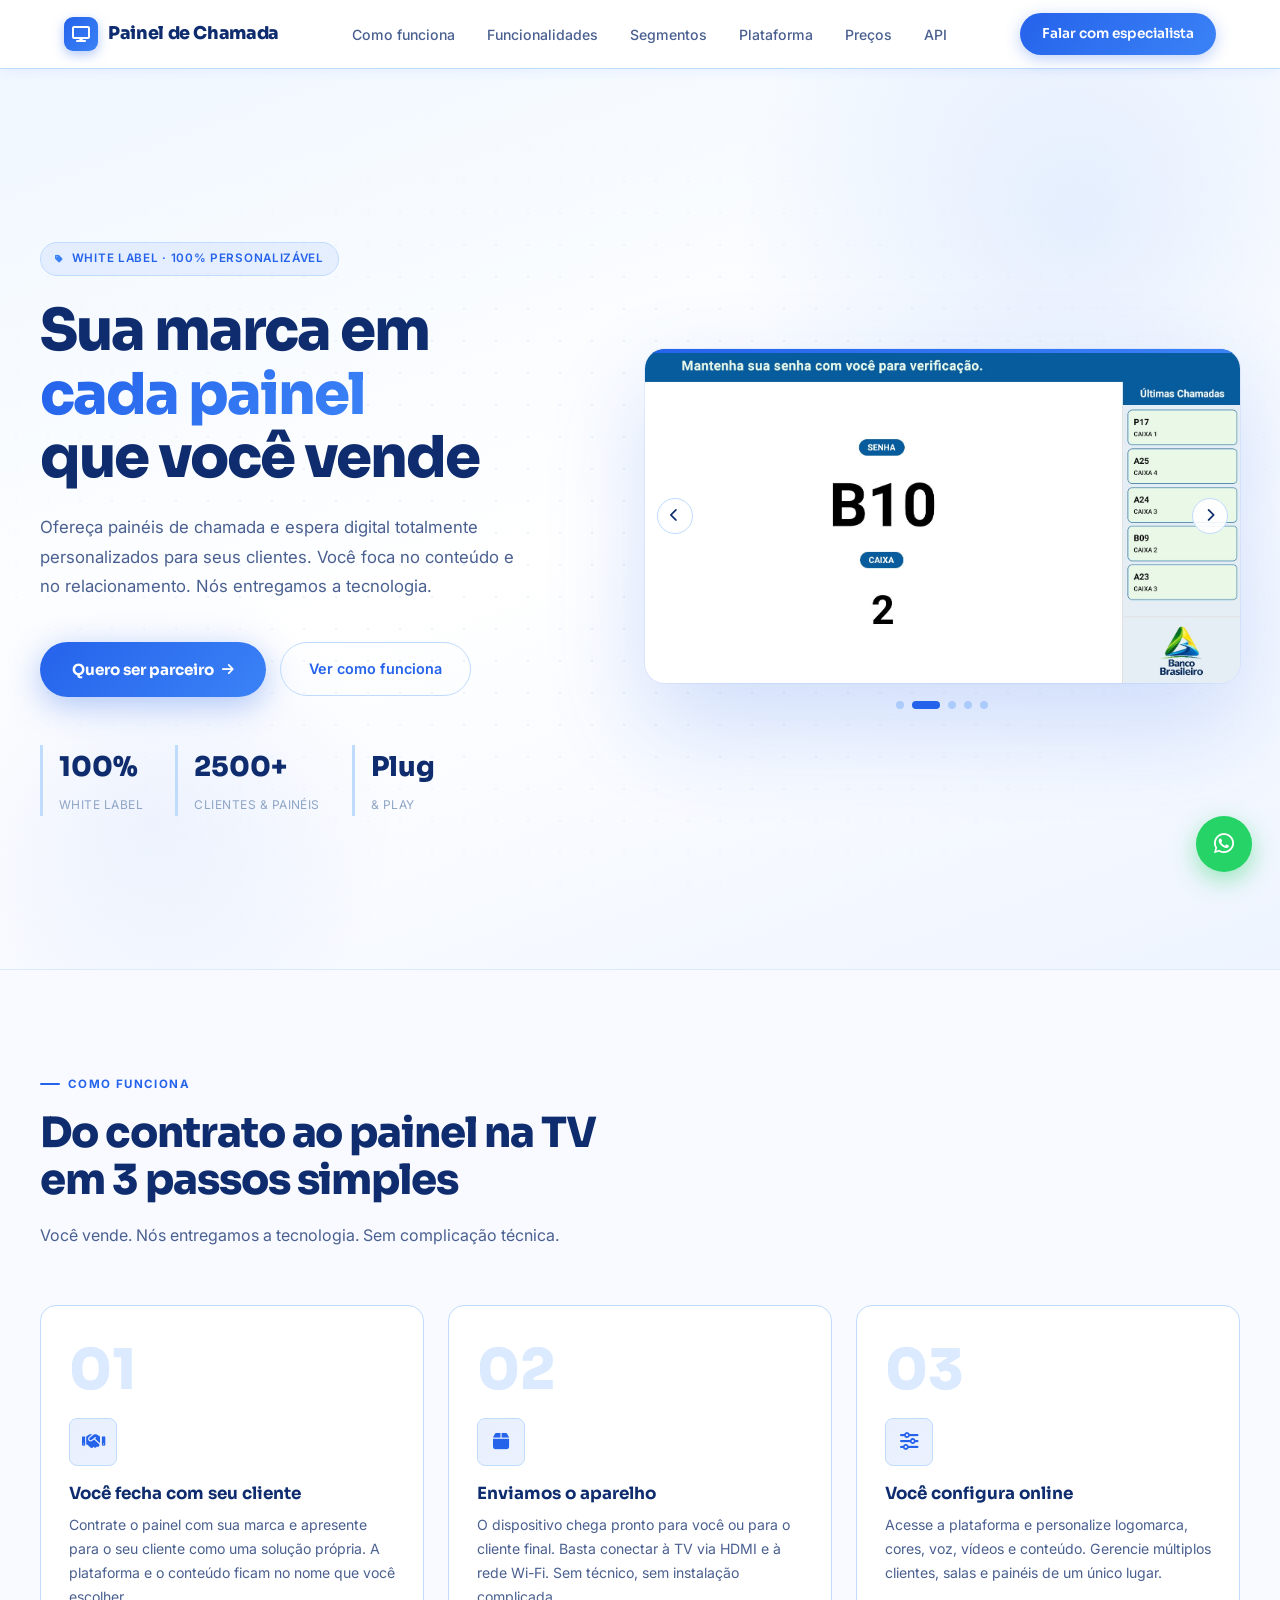
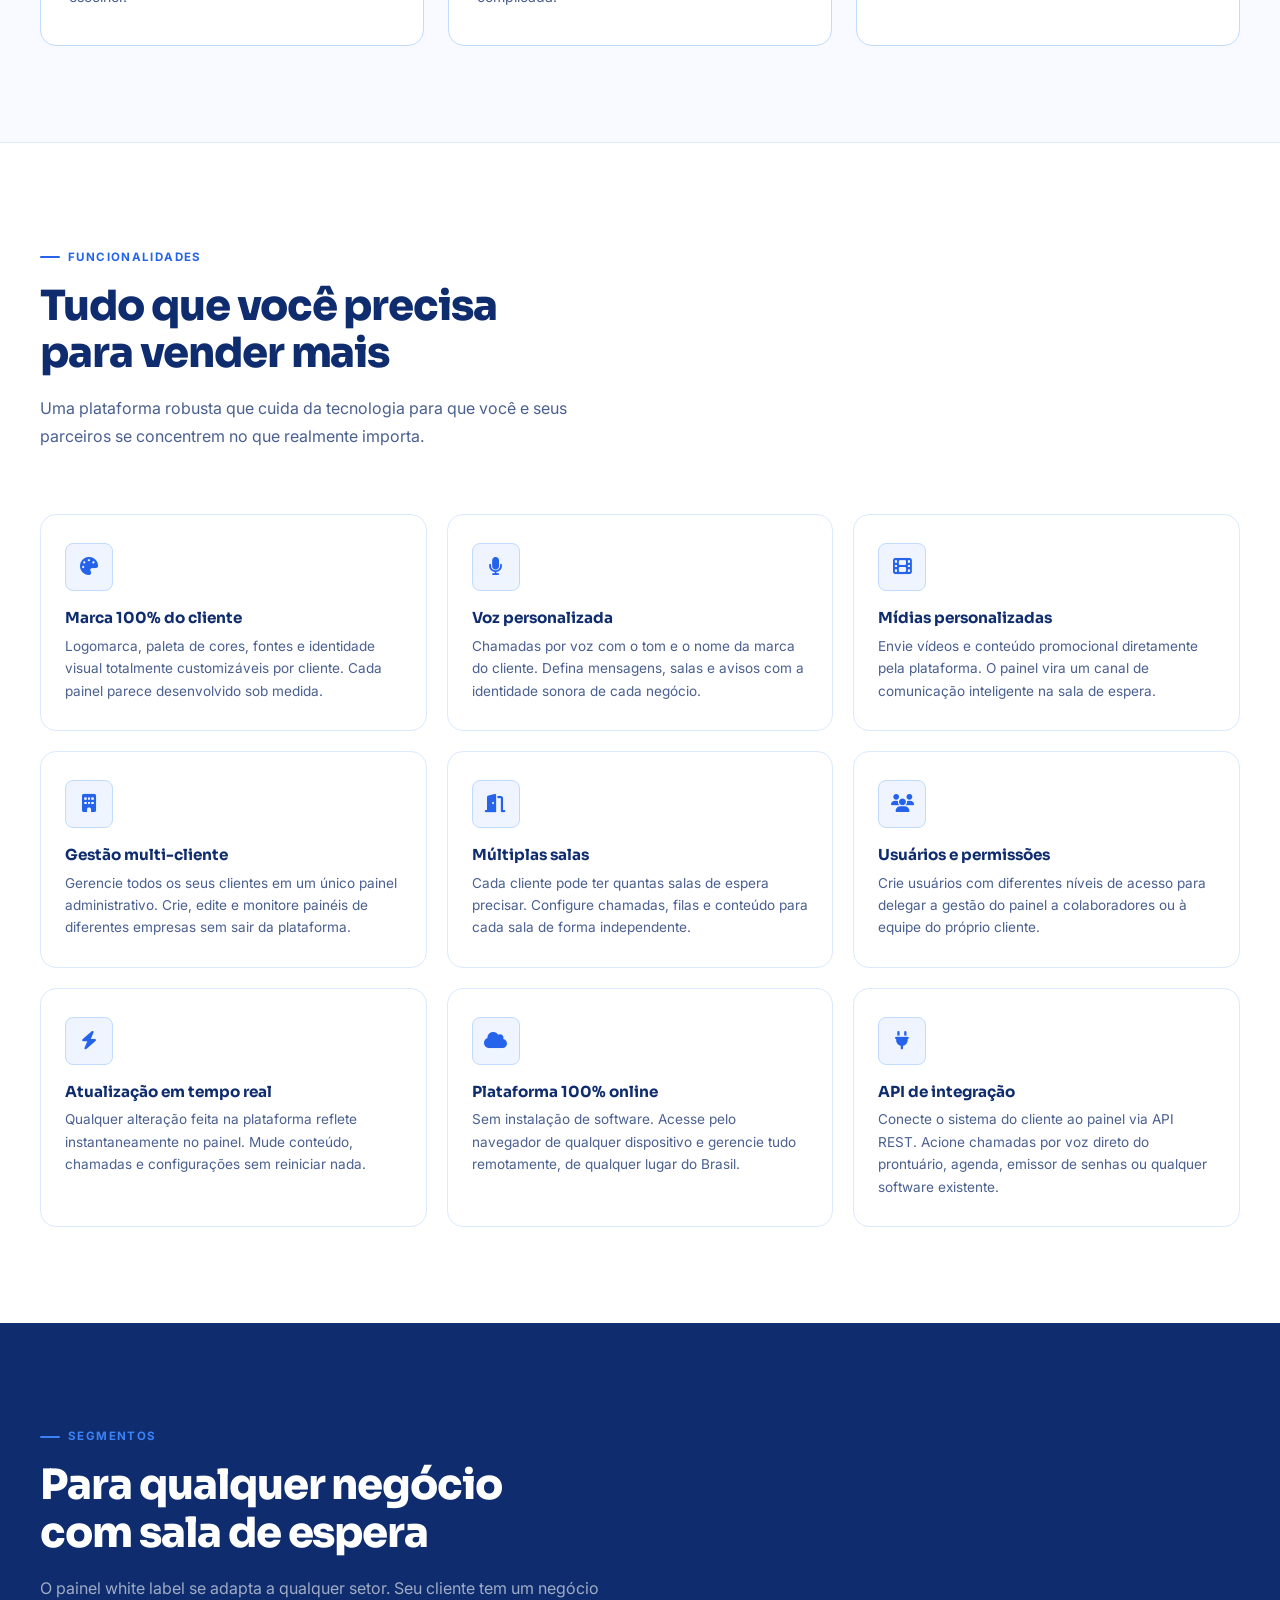
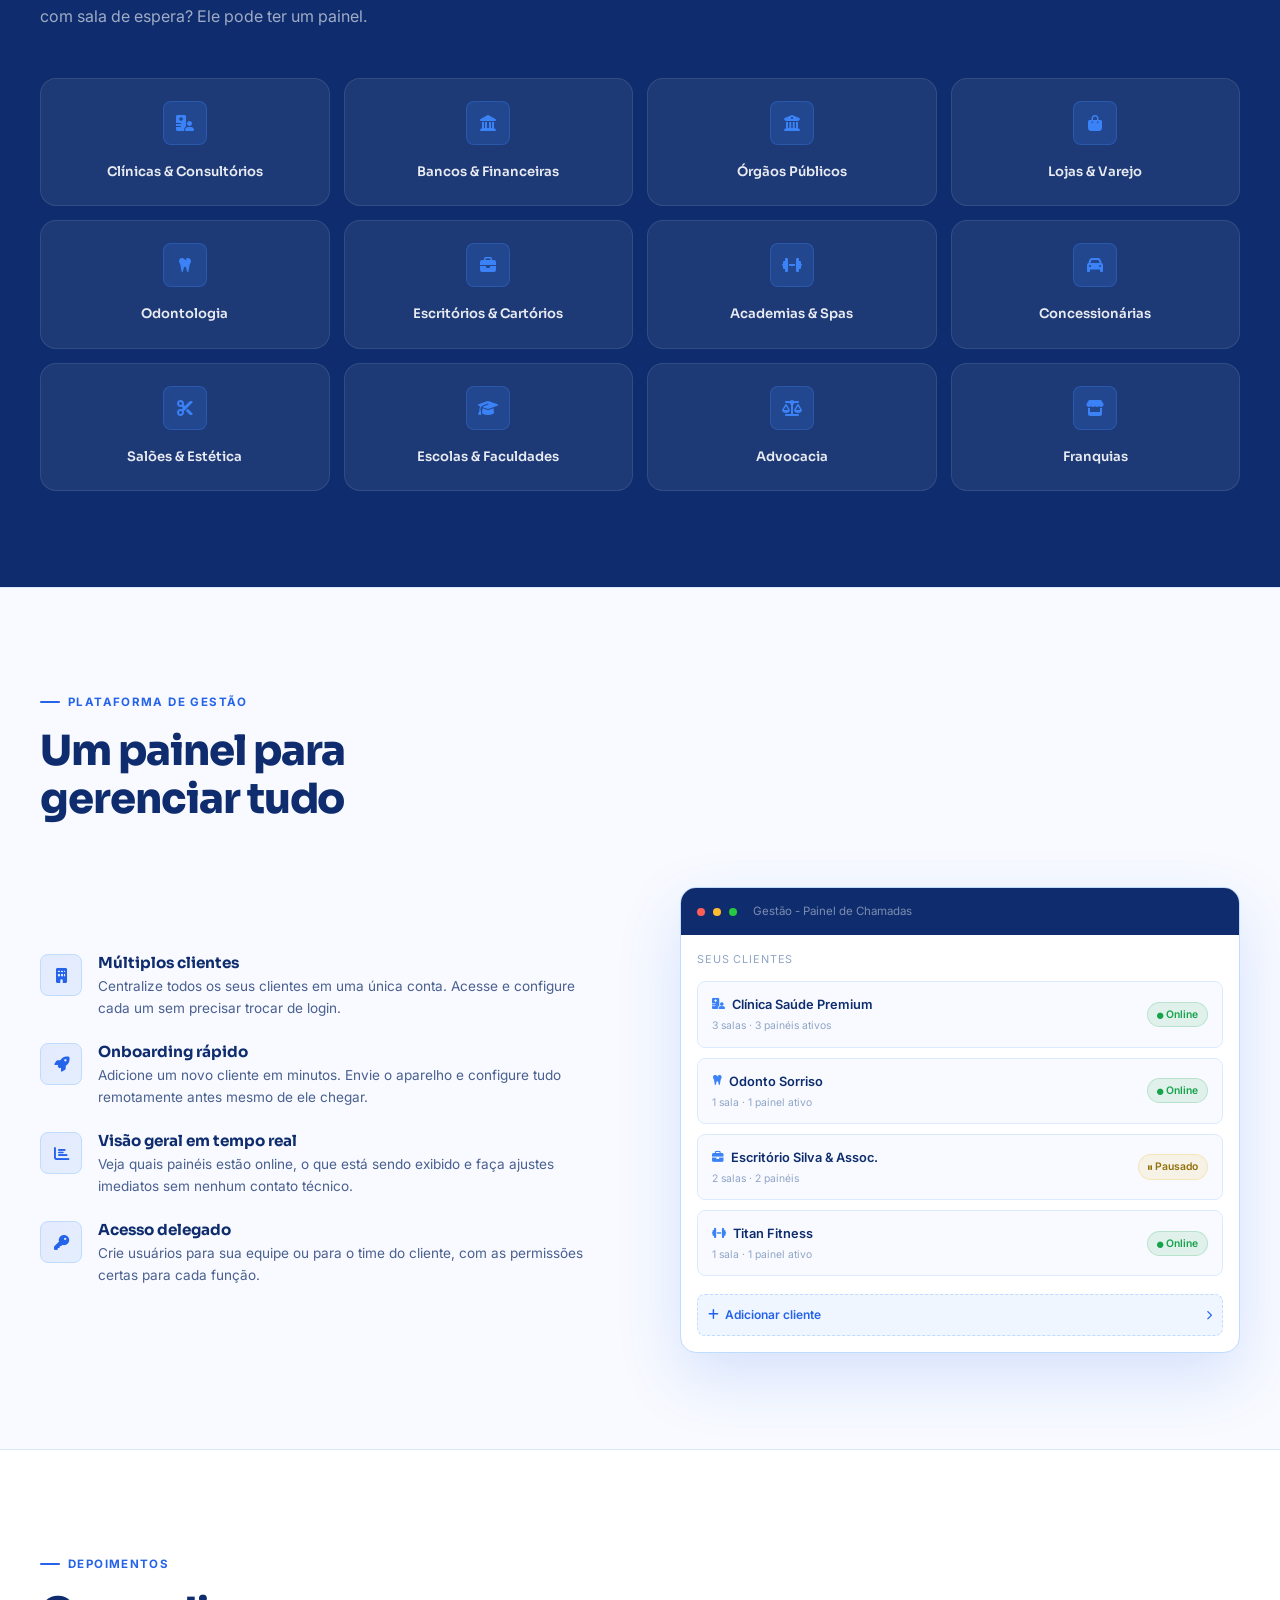
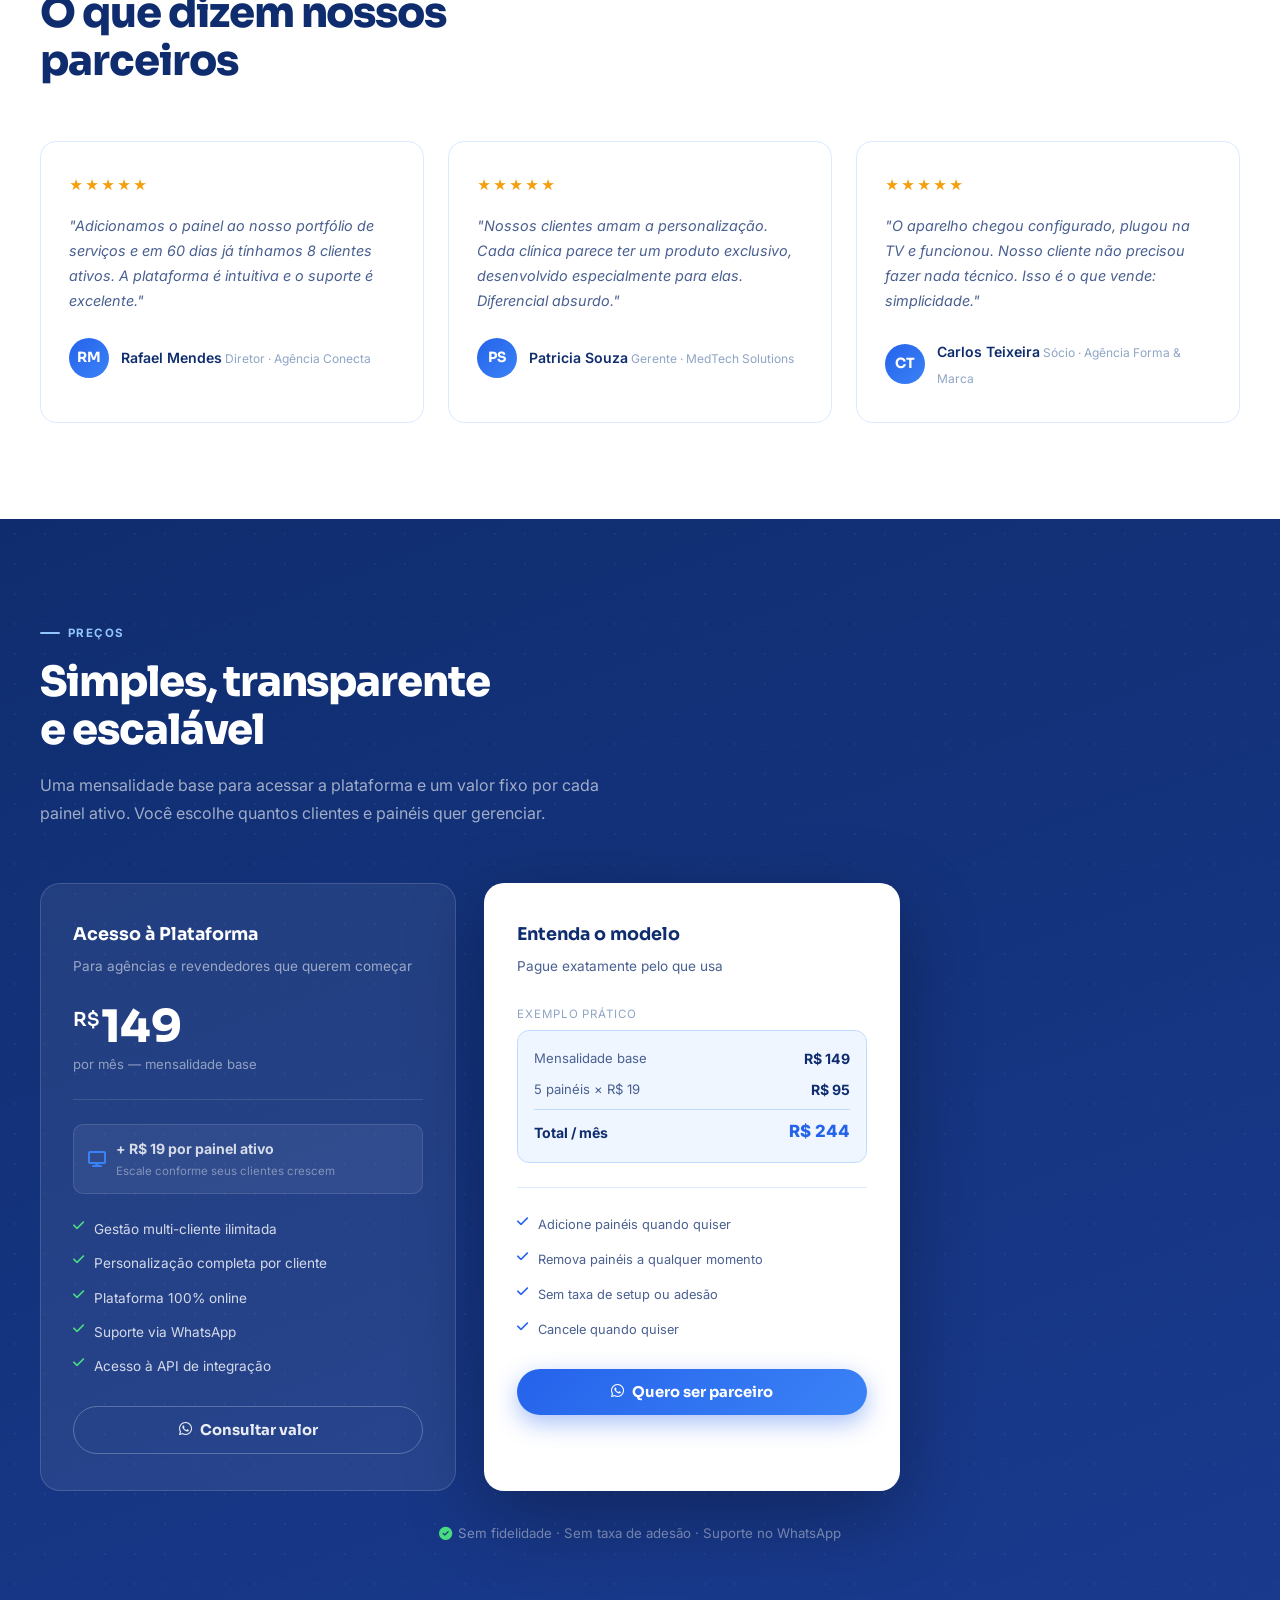
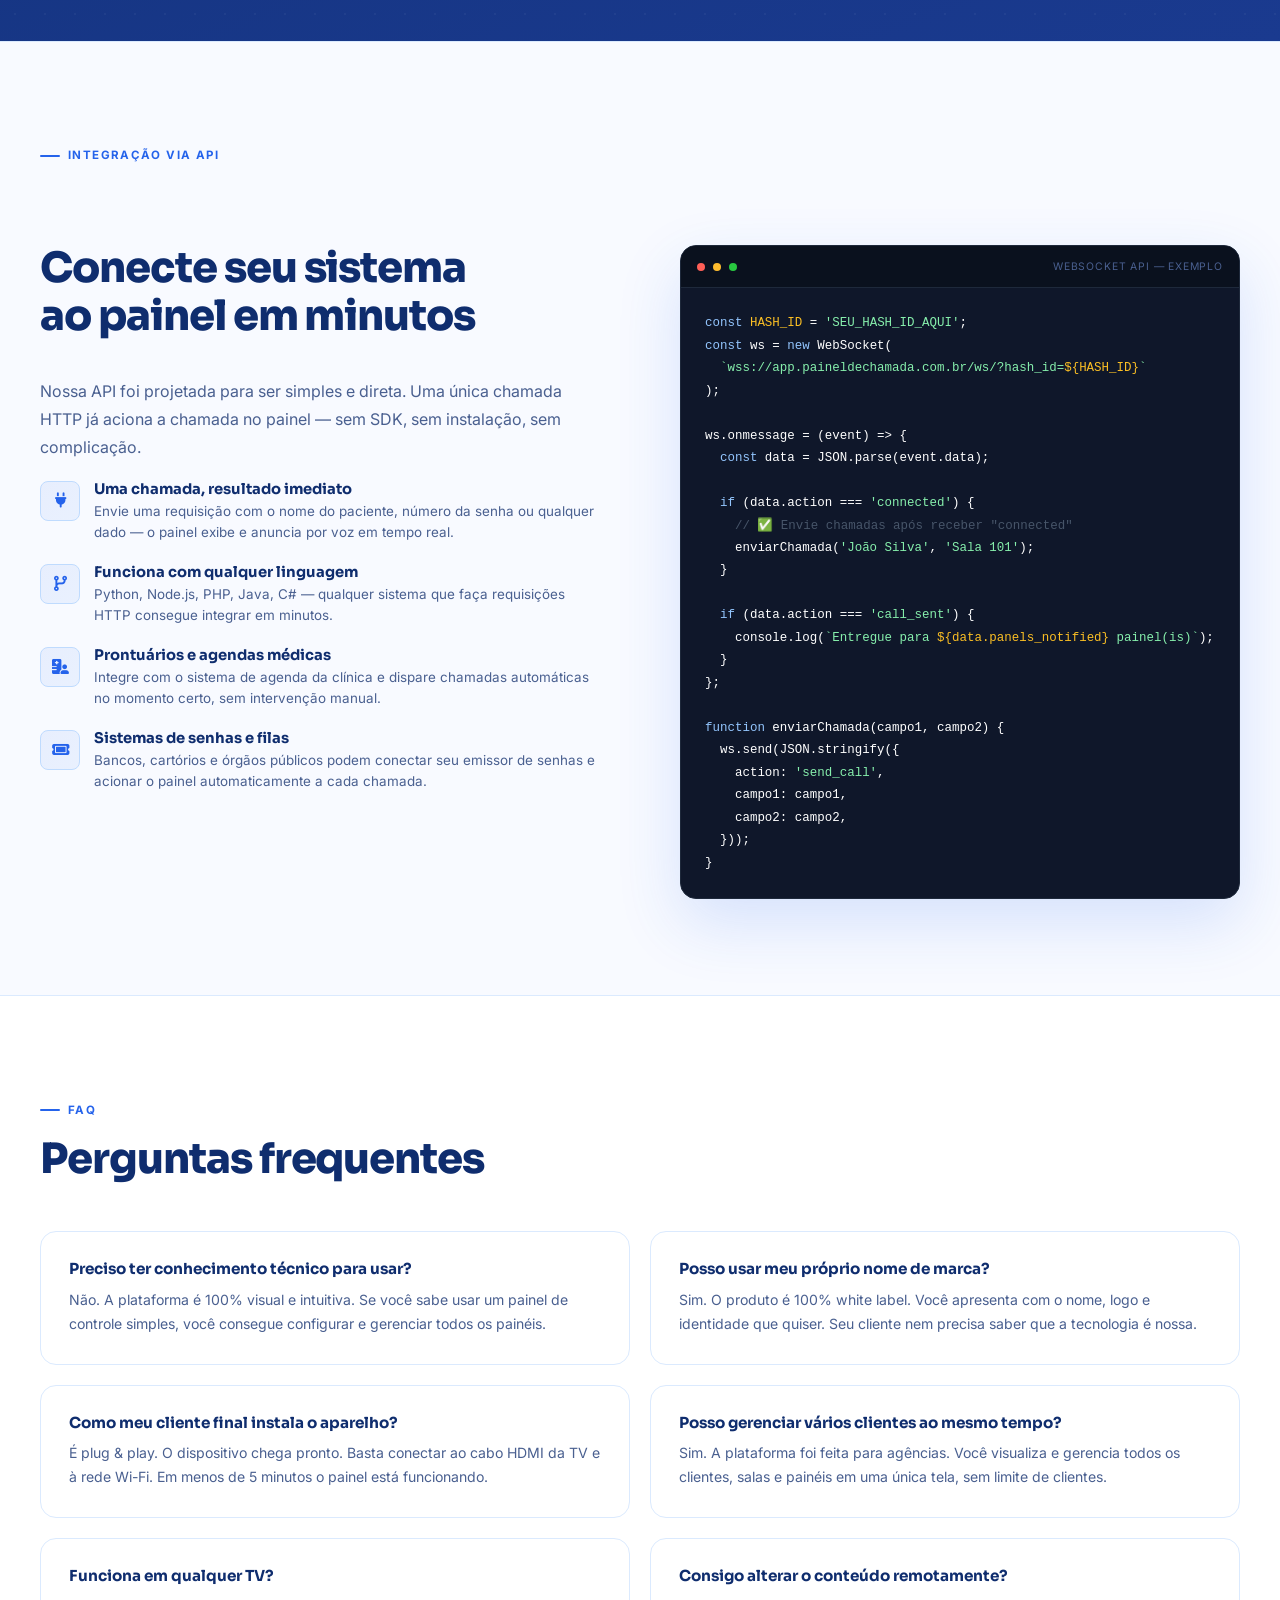
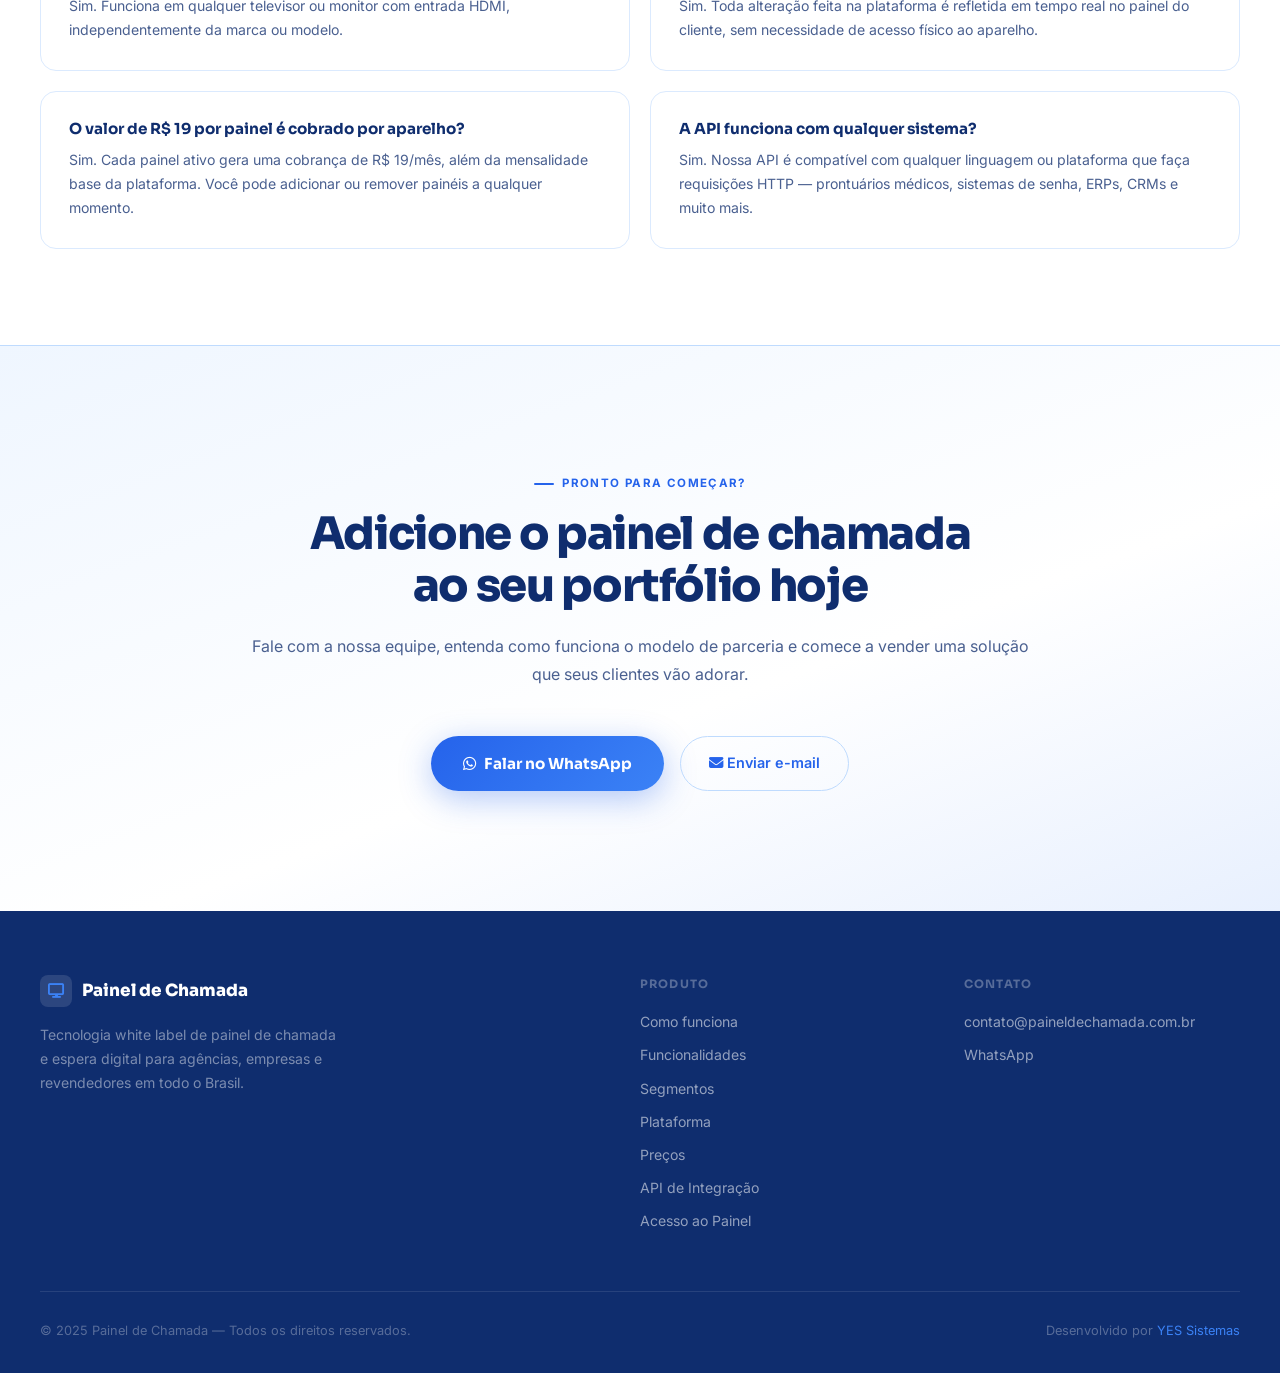
==== index.html @ 56829805 "g" ====
<!DOCTYPE html>
<html lang="pt-BR">
<head>
  <meta charset="UTF-8">
  <meta name="viewport" content="width=device-width, initial-scale=1.0">
  <title>Painel de Chamada Marca Branca | Tecnologia para Agências e Empresas</title>
  <meta name="title" content="Painel de Chamada Marca Branca | Tecnologia para Agências e Empresas">
  <meta name="description" content="Ofereça painéis de chamada 100% personalizados para seus clientes. Logomarca, cores, voz e conteúdo de mídia sob medida. Plataforma white label para agências de marketing, bancos, clínicas e empresas.  gestão online.">
  <meta name="robots" content="index, follow">
  <link rel="canonical" href="https://www.paineldechamada.com.br">

  <meta http-equiv="content-language" content="pt-BR">
<link rel="alternate" hreflang="pt-BR" href="https://www.paineldechamada.com.br">
<link rel="alternate" hreflang="x-default" href="https://www.paineldechamada.com.br">


  <meta property="og:type" content="website">
  <meta property="og:url" content="https://www.paineldechamada.com.br">
  <meta property="og:title" content="Painel de Chamada Marca Branca — Tecnologia para Agências e Empresas">
  <meta property="og:description" content="Ofereça painéis de chamada 100% personalizados para seus clientes.">
  <meta property="og:image" content="https://www.paineldechamada.com.br/assets/images/og-image.jpg">
<meta property="og:locale" content="pt_BR">
<meta property="og:site_name" content="Painel de Chamada">
<meta property="og:image:width" content="1601">
<meta property="og:image:height" content="901">
<meta property="og:image:alt" content="Painel de chamada marca branca para agências e empresas">

<link rel="preload" as="image" href="assets/images/screenshot1.jpg" fetchpriority="high">
 
  <script type="application/ld+json">
{
  "@context": "https://schema.org",
  "@type": "FAQPage",
  "mainEntity": [
    {
      "@type": "Question",
      "name": "O que é um painel de chamada white label?",
      "acceptedAnswer": { "@type": "Answer", "text": "É um sistema de painel de espera e chamada digital que pode ser 100% personalizado com a marca, cores, logomarca e identidade visual de qualquer empresa. A solução é entregue pronta para o cliente final via dispositivo plug & play conectado à TV por HDMI." }
    },
    {
      "@type": "Question",
      "name": "Quem pode revender o painel de chamada white label?",
      "acceptedAnswer": { "@type": "Answer", "text": "Agências de marketing digital, agências de comunicação, empresas de tecnologia, integradores de sistemas, franquias, redes de saúde, bancos e qualquer empresa que deseje oferecer uma solução de painel de espera digital para seus clientes." }
    },
    {
      "@type": "Question",
      "name": "Preciso me preocupar com a parte técnica do hardware?",
      "acceptedAnswer": { "@type": "Answer", "text": "Não. Enviamos o aparelho pronto para o cliente final. Basta conectar à TV via HDMI e à rede Wi-Fi." }
    },
    {
      "@type": "Question",
      "name": "Preciso ter conhecimento técnico para usar o painel de chamada?",
      "acceptedAnswer": { "@type": "Answer", "text": "Não. A plataforma é 100% visual e intuitiva. Se você sabe usar um painel de controle simples, você consegue configurar e gerenciar todos os painéis." }
    },
    {
      "@type": "Question",
      "name": "Posso usar meu próprio nome de marca no painel de chamada?",
      "acceptedAnswer": { "@type": "Answer", "text": "Sim. O produto é 100% white label. Você apresenta com o nome, logo e identidade que quiser. Seu cliente nem precisa saber que a tecnologia é nossa." }
    },
    {
      "@type": "Question",
      "name": "Como o cliente instala o aparelho do painel de chamada?",
      "acceptedAnswer": { "@type": "Answer", "text": "É plug & play. O dispositivo chega pronto. Basta conectar ao cabo HDMI da TV e à rede Wi-Fi. Em menos de 5 minutos o painel está funcionando." }
    },
    {
      "@type": "Question",
      "name": "O painel de chamada funciona em qualquer TV?",
      "acceptedAnswer": { "@type": "Answer", "text": "Sim. Funciona em qualquer televisor ou monitor com entrada HDMI, independentemente da marca ou modelo." }
    },
    {
      "@type": "Question",
      "name": "Quanto custa o painel de chamada white label?",
      "acceptedAnswer": { "@type": "Answer", "text": "A mensalidade base da plataforma é R$ 149/mês, mais R$ 19 por painel ativo. Não há taxa de adesão nem fidelidade. Você pode adicionar ou remover painéis a qualquer momento." }
    },
    {
      "@type": "Question",
      "name": "A API do painel de chamada funciona com qualquer sistema?",
      "acceptedAnswer": { "@type": "Answer", "text": "Sim. Nossa API é compatível com qualquer linguagem ou plataforma que faça requisições HTTP — prontuários médicos, sistemas de senha, ERPs, CRMs e muito mais." }
    },
    {
      "@type": "Question",
      "name": "Consigo alterar o conteúdo do painel remotamente?",
      "acceptedAnswer": { "@type": "Answer", "text": "Sim. Toda alteração feita na plataforma é refletida em tempo real no painel do cliente, sem necessidade de acesso físico ao aparelho." }
    }
  ]
}
  </script>
<script type="application/ld+json">
  {
  "@context": "https://schema.org",
  "@type": "WebPage",
  "name": "Painel de Chamada Marca Branca",
  "speakable": {
    "@type": "SpeakableSpecification",
    "cssSelector": [".hero-title", ".hero-sub", ".sec-title", ".sec-sub"]
  },
  "url": "https://www.paineldechamada.com.br"
}
</script>
<script type="application/ld+json">
  {
  "@context": "https://schema.org",
  "@type": "BreadcrumbList",
  "itemListElement": [
    {
      "@type": "ListItem",
      "position": 1,
      "name": "Home",
      "item": "https://www.paineldechamada.com.br"
    },
    {
      "@type": "ListItem",
      "position": 2,
      "name": "Painel de Chamada White Label",
      "item": "https://www.paineldechamada.com.br/#como-funciona"
    }
  ]
}
</script>
<script type="application/ld+json">{
  "@context": "https://schema.org",
  "@type": "HowTo",
  "name": "Como vender e instalar um painel de chamada white label",
  "description": "Passo a passo para agências e revendedores ativarem painéis de chamada personalizados para seus clientes.",
  "totalTime": "PT10M",
  "estimatedCost": {
    "@type": "MonetaryAmount",
    "currency": "BRL",
    "value": "149"
  },
  "step": [
    {
      "@type": "HowToStep",
      "name": "Fechar com o cliente",
      "text": "Contrate o painel com sua marca e apresente para o seu cliente como uma solução própria. A plataforma e o conteúdo ficam no nome que você escolher.",
      "position": 1
    },
    {
      "@type": "HowToStep",
      "name": "Receber e enviar o aparelho",
      "text": "O dispositivo chega pronto para o cliente final. Basta conectar à TV via HDMI e à rede Wi-Fi. Sem técnico, sem instalação complicada.",
      "position": 2
    },
    {
      "@type": "HowToStep",
      "name": "Configurar online",
      "text": "Acesse a plataforma e personalize logomarca, cores, voz, vídeos e conteúdo. Gerencie múltiplos clientes, salas e painéis de um único lugar.",
      "position": 3
    }
  ]
}
</script>
<script type="application/ld+json">
  {
  "@context": "https://schema.org",
  "@type": "Product",
  "name": "Painel de Chamada White Label",
  "description": "Sistema de painel de chamada e espera digital white label para agências e empresas.",
  "brand": {
    "@type": "Brand",
    "name": "Painel de Chamada"
  },
  "aggregateRating": {
    "@type": "AggregateRating",
    "ratingValue": "5",
    "reviewCount": "3",
    "bestRating": "5",
    "worstRating": "1"
  },
  "review": [
    {
      "@type": "Review",
      "author": { "@type": "Person", "name": "Rafael Mendes" },
      "reviewRating": { "@type": "Rating", "ratingValue": "5", "bestRating": "5" },
      "reviewBody": "Adicionamos o painel ao nosso portfólio de serviços e em 60 dias já tínhamos 8 clientes ativos. A plataforma é intuitiva e o suporte é excelente.",
      "datePublished": "2024-09-01"
    },
    {
      "@type": "Review",
      "author": { "@type": "Person", "name": "Patricia Souza" },
      "reviewRating": { "@type": "Rating", "ratingValue": "5", "bestRating": "5" },
      "reviewBody": "Nossos clientes amam a personalização. Cada clínica parece ter um produto exclusivo, desenvolvido especialmente para elas. Diferencial absurdo.",
      "datePublished": "2024-10-15"
    },
    {
      "@type": "Review",
      "author": { "@type": "Person", "name": "Carlos Teixeira" },
      "reviewRating": { "@type": "Rating", "ratingValue": "5", "bestRating": "5" },
      "reviewBody": "O aparelho chegou configurado, plugou na TV e funcionou. Nosso cliente não precisou fazer nada técnico. Isso é o que vende: simplicidade.",
      "datePublished": "2024-11-20"
    }
  ]
}
</script>
<script type="application/ld+json">
  {
  "@context": "https://schema.org",
  "@type": "SoftwareApplication",
  "name": "Painel de Chamada Marca Branca",
  "operatingSystem": "Web, Android TV, Fire TV",
  "applicationCategory": "BusinessApplication",
  "description": "Sistema de painel de chamada e espera digital, 100% white label, para agências de marketing, clínicas, bancos, cartórios e empresas com sala de espera. Personalize logomarca, cores, voz e mídia. Gerencie múltiplos clientes de uma única plataforma online.",
  "url": "https://www.paineldechamada.com.br",
  "screenshot": "https://www.paineldechamada.com.br/assets/images/screenshot1.jpg",
  "featureList": [
    "Personalização de marca (white label)",
    "Chamada por voz personalizada",
    "Mídia e vídeos na sala de espera",
    "Gestão multi-cliente",
    "Múltiplas salas",
    "API REST / WebSocket de integração",
    "Atualização em tempo real",
    "Plug & Play via HDMI"
  ],
  "offers": {
    "@type": "Offer",
    "price": "19",
    "priceCurrency": "BRL",
    "priceSpecification": [
       
      {
        "@type": "UnitPriceSpecification",
        "price": "19",
        "priceCurrency": "BRL",
        "name": "Por painel ativo adicional",
        "billingDuration": "P1M"
      }
    ]
  },
  "provider": {
    "@type": "Organization",
    "name": "YES Sistemas",
    "url": "https://www.paineldechamada.com.br"
  }
}
</script>
<script type="application/ld+json">
  {
  "@context": "https://schema.org",
  "@type": "LocalBusiness",
  "name": "Painel de Chamada",
  "description": "Painel de Chamada marca branca (white label) e espera digital para agências, revendedores e empresas no Brasil.",
  "url": "https://www.paineldechamada.com.br",
  "logo": "https://www.paineldechamada.com.br/assets/images/logo.png",
  "image": "https://www.paineldechamada.com.br/assets/images/og-image.jpg",
  "telephone": "+5537991216265",
  "email": "contato@paineldechamada.com.br",
  "priceRange": "R$ 149 – R$ 199",
  "currenciesAccepted": "BRL",
  "paymentAccepted": "Credit Card, Bank Transfer, PIX",
  "areaServed": {
    "@type": "Country",
    "name": "Brasil"
  },
  "address": {
    "@type": "PostalAddress",
    "addressCountry": "BR"
  },
  "sameAs": [
    "https://wa.me/5537991216265"
  ],
  "contactPoint": {
    "@type": "ContactPoint",
    "telephone": "+5537991216265",
    "contactType": "sales",
    "availableLanguage": "Portuguese",
    "contactOption": "TollFree"
  }
}
</script>
  <link rel="preconnect" href="https://fonts.googleapis.com">
  <link rel="preconnect" href="https://fonts.gstatic.com" crossorigin>
  <link href="https://fonts.googleapis.com/css2?family=Sora:wght@300;400;500;600;700;800&family=Inter:wght@300;400;500;600&display=swap" rel="stylesheet">
  <link rel="stylesheet" href="https://cdnjs.cloudflare.com/ajax/libs/font-awesome/6.5.1/css/all.min.css" integrity="sha512-DTOQO9RWCH3ppGqcWaEA1BIZOC6xxalwEsw9c2QQeAIftl+Vegovlnee1c9QX4TctnWMn13TZye+giMm8e2LwA==" crossorigin="anonymous" referrerpolicy="no-referrer">

  <style>
    :root {
      --blue-dark: #0f2d6e;
      --blue: #1a4db8;
      --blue-mid: #2563eb;
      --blue-light: #3b82f6;
      --blue-pale: #eff6ff;
      --blue-border: #bfdbfe;
      --accent: #2563eb;
      --accent-hover: #1d4ed8;
      --white: #ffffff;
      --off-white: #f8faff;
      --gray-50: #f0f5ff;
      --gray-100: #e8f0fe;
      --gray-200: #dbeafe;
      --gray-400: #93a7c8;
      --gray-600: #4a6090;
      --gray-700: #334970;
      --gray-800: #1e3257;
      --text: #1a2e4a;
      --text-muted: #4a6090;
      --text-dim: #8fa5c5;
      --green: #16a34a;
      --green-light: #f0fdf4;
      --radius: 16px;
      --radius-sm: 8px;
      --shadow-sm: 0 2px 8px rgba(37,99,235,0.08);
      --shadow: 0 8px 32px rgba(37,99,235,0.12);
      --shadow-lg: 0 24px 64px rgba(37,99,235,0.16);
    }

    *, *::before, *::after { box-sizing: border-box; margin: 0; padding: 0; }
    html { scroll-behavior: smooth; }
    body {
      background: var(--white);
      color: var(--text);
      font-family: 'Inter', sans-serif;
      font-weight: 400;
      line-height: 1.65;
      overflow-x: hidden;
    }
    h1, h2, h3, h4 { font-family: 'Sora', sans-serif; font-weight: 700; line-height: 1.15; }
    a { text-decoration: none; color: inherit; }

    /* ── NAV ── */
    header {
      position: sticky; top: 0; z-index: 100;
      background: rgba(255,255,255,0.95);
      backdrop-filter: blur(20px);
      border-bottom: 1px solid var(--blue-border);
      box-shadow: 0 1px 12px rgba(37,99,235,0.08);
    }
    nav {
      max-width: 1200px; margin: 0 auto; padding: 0 24px;
      height: 68px; display: flex; align-items: center;
      justify-content: space-between; gap: 24px;
    }
    .logo {
      font-family: 'Sora', sans-serif; font-weight: 800;
      font-size: 1.1rem; letter-spacing: -.02em;
      display: flex; align-items: center; gap: 10px; color: var(--blue-dark);
    }
    .logo-mark {
      width: 34px; height: 34px;
      background: linear-gradient(135deg, var(--blue-mid), var(--blue-light));
      border-radius: 9px;
      display: flex; align-items: center; justify-content: center;
      color: #fff; font-size: 1rem;
      box-shadow: 0 4px 12px rgba(37,99,235,0.35);
    }
    .nav-links { display: flex; align-items: center; gap: 32px; list-style: none; }
    .nav-links a { color: var(--text-muted); font-size: .88rem; font-weight: 500; transition: color .2s; }
    .nav-links a:hover { color: var(--blue-mid); }
    .btn-cta {
      background: linear-gradient(135deg, var(--blue-mid), var(--blue-light));
      color: #fff; padding: 10px 22px; border-radius: 100px;
      font-family: 'Sora', sans-serif; font-weight: 600; font-size: .85rem;
      transition: opacity .2s, transform .2s, box-shadow .2s;
      white-space: nowrap; box-shadow: 0 4px 16px rgba(37,99,235,0.3);
    }
    .btn-cta:hover { opacity: .9; transform: translateY(-1px); box-shadow: 0 8px 24px rgba(37,99,235,0.4); }

    /* ── HERO ── */
    .hero {
      position: relative; min-height: 100vh;
      display: flex; align-items: center;
      overflow: hidden; padding: 80px 24px 60px;
      background: linear-gradient(160deg, #f0f7ff 0%, var(--white) 50%, #eef4ff 100%);
    }
    .hero-dots {
      position: absolute; inset: 0; overflow: hidden; pointer-events: none;
      background-image: radial-gradient(circle, rgba(37,99,235,0.08) 1px, transparent 1px);
      background-size: 32px 32px;
      mask-image: radial-gradient(ellipse 90% 70% at center, black 30%, transparent 80%);
    }
    .hero-blob1 {
      position: absolute; width: 700px; height: 700px;
      background: radial-gradient(ellipse, rgba(59,130,246,0.12) 0%, transparent 70%);
      top: -200px; right: -150px; pointer-events: none;
    }
    .hero-blob2 {
      position: absolute; width: 500px; height: 500px;
      background: radial-gradient(ellipse, rgba(37,99,235,0.07) 0%, transparent 70%);
      bottom: -100px; left: -100px; pointer-events: none;
    }
    .hero-inner {
      position: relative; max-width: 1200px; margin: 0 auto; width: 100%;
      display: grid; grid-template-columns: 1fr 1.1fr;
      align-items: center; gap: 64px;
    }
    .hero-badge {
      display: inline-flex; align-items: center; gap: 8px;
      background: rgba(37,99,235,0.08); border: 1px solid var(--blue-border);
      border-radius: 100px; padding: 6px 14px;
      font-size: .73rem; font-weight: 600; color: var(--blue-mid);
      margin-bottom: 24px; letter-spacing: .06em; text-transform: uppercase;
    }
    .hero-badge i { color: var(--blue-light); }
    .hero-title {
      font-size: clamp(2.2rem, 4.5vw, 3.6rem);
      font-weight: 800; letter-spacing: -.035em;
      margin-bottom: 24px; color: var(--blue-dark);
      line-height: 1.1;
    }
    .hero-title span {
      background: linear-gradient(135deg, var(--blue-mid), var(--blue-light));
      -webkit-background-clip: text; -webkit-text-fill-color: transparent; background-clip: text;
    }
    .hero-sub {
      font-size: 1.05rem; color: var(--text-muted);
      margin-bottom: 40px; max-width: 480px; line-height: 1.75;
    }
    .hero-actions { display: flex; flex-wrap: wrap; gap: 14px; align-items: center; }
    .btn-primary {
      background: linear-gradient(135deg, var(--blue-mid), var(--blue-light));
      color: #fff; padding: 15px 32px; border-radius: 100px;
      font-family: 'Sora', sans-serif; font-weight: 700; font-size: .95rem;
      transition: all .2s; display: inline-flex; align-items: center; gap: 8px;
      box-shadow: 0 8px 32px rgba(37,99,235,0.35);
    }
    .btn-primary:hover { transform: translateY(-2px); box-shadow: 0 14px 40px rgba(37,99,235,0.5); }
    .btn-ghost {
      color: var(--blue-mid); padding: 14px 28px; border-radius: 100px;
      border: 1.5px solid var(--blue-border); font-weight: 600; font-size: .9rem;
      transition: all .2s; background: transparent;
    }
    .btn-ghost:hover { background: var(--blue-pale); border-color: var(--blue-mid); }
    .hero-stats { display: flex; gap: 32px; margin-top: 48px; }
    .hero-stat { border-left: 3px solid var(--blue-border); padding-left: 16px; }
    .hero-stat-num {
      font-family: 'Sora', sans-serif; font-size: 1.7rem; font-weight: 800;
      color: var(--blue-dark); display: block;
    }
    .hero-stat-label { font-size: .75rem; color: var(--text-dim); letter-spacing: .04em; text-transform: uppercase; }

    /* ── SCREENSHOT CAROUSEL ── */
    .ss-carousel { position: relative; }
    .ss-frame {
      border-radius: 20px; overflow: hidden;
      box-shadow: 0 40px 100px rgba(37,99,235,0.2), 0 0 0 1px rgba(37,99,235,0.08);
      aspect-ratio: 16/9; position: relative;
      background: var(--gray-100);
    }
    .ss-frame::before {
      content: ''; position: absolute; top: 0; left: 0; right: 0; height: 4px;
      background: linear-gradient(90deg, var(--blue-mid), var(--blue-light));
      z-index: 10;
    }
    .ss-slide {
      position: absolute; inset: 0;
      opacity: 0; transition: opacity .7s ease;
    }
    .ss-slide.active { opacity: 1; }
    .ss-slide img {
      width: 100%; height: 100%; object-fit: cover; object-position: top;
      display: block;
    }
    /* Fallback placeholder when image not loaded */
    .ss-slide img::after {
      content: attr(alt);
      display: flex; align-items: center; justify-content: center;
      width: 100%; height: 100%;
      background: var(--gray-100); color: var(--text-dim); font-size: .85rem;
    }
    .ss-overlay {
      position: absolute; bottom: 0; left: 0; right: 0;
      background: linear-gradient(to top, rgba(15,45,110,0.7) 0%, transparent 100%);
      padding: 24px 20px 16px; z-index: 5;
    }
    .ss-label {
      font-family: 'Sora', sans-serif; font-size: .8rem; font-weight: 600;
      color: #fff; display: flex; align-items: center; gap: 6px;
    }
    .ss-sublabel { font-size: .7rem; color: rgba(255,255,255,0.65); margin-top: 2px; }
    .ss-live-dot {
      width: 7px; height: 7px; background: #4ade80; border-radius: 50%;
      animation: blink 1.6s ease-in-out infinite; flex-shrink: 0;
    }
    @keyframes blink { 0%,100%{opacity:1} 50%{opacity:.2} }

    .ss-nav {
      position: absolute; top: 50%; transform: translateY(-50%);
      width: 36px; height: 36px; border-radius: 50%;
      background: rgba(255,255,255,0.9); border: 1px solid var(--blue-border);
      display: flex; align-items: center; justify-content: center;
      cursor: pointer; z-index: 20; transition: all .2s;
      color: var(--blue-dark); font-size: .85rem;
    }
    .ss-nav:hover { background: #fff; box-shadow: var(--shadow); }
    .ss-nav.prev { left: 12px; }
    .ss-nav.next { right: 12px; }

    .ss-dots { display: flex; justify-content: center; gap: 8px; margin-top: 18px; }
    .ss-dot {
      width: 8px; height: 8px; border-radius: 100px;
      background: var(--blue-border); cursor: pointer;
      transition: all .3s; border: none; padding: 0;
    }
    .ss-dot.active { width: 28px; background: var(--blue-mid); }

    /* ── SECTIONS ── */
    section { padding: 96px 24px; }
    .si { max-width: 1200px; margin: 0 auto; }
    .sec-label {
      display: inline-flex; align-items: center; gap: 8px;
      font-size: .72rem; letter-spacing: .12em; text-transform: uppercase;
      color: var(--blue-mid); font-weight: 700; margin-bottom: 16px;
    }
    .sec-label::before { content: ''; width: 20px; height: 2px; background: var(--blue-mid); border-radius: 2px; }
    .sec-title {
      font-size: clamp(1.8rem, 3.5vw, 2.6rem); font-weight: 800;
      color: var(--blue-dark); letter-spacing: -.025em; margin-bottom: 16px;
    }
    .sec-sub { font-size: 1rem; color: var(--text-muted); max-width: 580px; line-height: 1.75; }

    /* ── HOW IT WORKS ── */
    .how-bg { background: var(--off-white); border-top: 1px solid var(--gray-200); border-bottom: 1px solid var(--gray-200); }
    .steps-grid {
      display: grid; grid-template-columns: repeat(3,1fr);
      gap: 24px; margin-top: 56px;
    }
    .step-card {
      background: var(--white); border: 1.5px solid var(--blue-border);
      border-radius: var(--radius); padding: 36px 28px;
      transition: all .3s; position: relative; overflow: hidden;
    }
    .step-card::before {
      content: ''; position: absolute; top: 0; left: 0; right: 0; height: 3px;
      background: linear-gradient(90deg, var(--blue-mid), var(--blue-light));
      transform: scaleX(0); transform-origin: left; transition: transform .35s;
    }
    .step-card:hover { border-color: var(--blue-mid); transform: translateY(-4px); box-shadow: var(--shadow); }
    .step-card:hover::before { transform: scaleX(1); }
    .step-num {
      font-family: 'Sora', sans-serif; font-size: 3.5rem; font-weight: 800;
      color: var(--gray-200); line-height: 1; margin-bottom: 20px;
    }
    .step-icon {
      width: 48px; height: 48px;
      background: linear-gradient(135deg, rgba(37,99,235,0.1), rgba(59,130,246,0.1));
      border: 1px solid var(--blue-border); border-radius: var(--radius-sm);
      display: flex; align-items: center; justify-content: center;
      margin-bottom: 18px; color: var(--blue-mid); font-size: 1.15rem;
    }
    .step-title { font-size: 1.05rem; font-weight: 700; color: var(--blue-dark); margin-bottom: 10px; }
    .step-desc { font-size: .88rem; color: var(--text-muted); line-height: 1.7; }

    /* ── FEATURES ── */
    .features-grid { display: grid; grid-template-columns: repeat(3,1fr); gap: 20px; }
    .feat {
      background: var(--white); border: 1.5px solid var(--gray-200);
      border-radius: var(--radius); padding: 28px 24px;
      transition: all .3s;
    }
    .feat:hover { border-color: var(--blue-mid); transform: translateY(-3px); box-shadow: var(--shadow); }
    .feat-icon {
      width: 48px; height: 48px;
      background: linear-gradient(135deg, rgba(37,99,235,0.08), rgba(59,130,246,0.08));
      border: 1px solid var(--blue-border); border-radius: var(--radius-sm);
      display: flex; align-items: center; justify-content: center;
      margin-bottom: 18px; color: var(--blue-mid); font-size: 1.15rem;
    }
    .feat-title { font-size: .95rem; font-weight: 700; color: var(--blue-dark); margin-bottom: 8px; }
    .feat-desc { font-size: .85rem; color: var(--text-muted); line-height: 1.65; }

    /* ── SEGMENTS ── */
    .segs-bg { background: var(--blue-dark); }
    .segs-bg .sec-label { color: var(--blue-light); }
    .segs-bg .sec-label::before { background: var(--blue-light); }
    .segs-bg .sec-title { color: #fff; }
    .segs-bg .sec-sub { color: rgba(255,255,255,0.6); }
    .segs-grid { display: grid; grid-template-columns: repeat(4,1fr); gap: 14px; margin-top: 48px; }
    .seg {
      background: rgba(255,255,255,0.06); border: 1px solid rgba(255,255,255,0.1);
      border-radius: var(--radius); padding: 22px 18px; text-align: center;
      transition: all .3s; cursor: default;
    }
    .seg:hover { background: rgba(255,255,255,0.12); border-color: rgba(255,255,255,0.25); transform: translateY(-2px); }
    .seg-ico {
      width: 44px; height: 44px;
      background: rgba(59,130,246,0.2); border: 1px solid rgba(59,130,246,0.3);
      border-radius: var(--radius-sm); display: flex; align-items: center;
      justify-content: center; margin: 0 auto 12px; color: var(--blue-light); font-size: 1rem;
    }
    .seg-name { font-family: 'Sora', sans-serif; font-size: .82rem; font-weight: 600; color: rgba(255,255,255,0.9); }

    /* ── PLATFORM ── */
    .plat-bg { background: var(--off-white); border-top: 1px solid var(--gray-200); border-bottom: 1px solid var(--gray-200); }
    .platform-grid { display: grid; grid-template-columns: 1fr 1fr; align-items: center; gap: 80px; margin-top: 64px; }
    .pf-list { display: flex; flex-direction: column; gap: 24px; }
    .pf-item { display: flex; gap: 16px; align-items: flex-start; }
    .pf-ico {
      width: 42px; height: 42px;
      background: linear-gradient(135deg, rgba(37,99,235,0.1), rgba(59,130,246,0.1));
      border: 1px solid var(--blue-border); border-radius: var(--radius-sm);
      display: flex; align-items: center; justify-content: center;
      color: var(--blue-mid); font-size: .95rem; flex-shrink: 0;
    }
    .pf-text h4 { font-size: .95rem; font-weight: 700; color: var(--blue-dark); margin-bottom: 4px; }
    .pf-text p { font-size: .85rem; color: var(--text-muted); line-height: 1.6; }
    .dash-mock {
      background: var(--white); border: 1.5px solid var(--blue-border);
      border-radius: var(--radius); overflow: hidden; box-shadow: var(--shadow-lg);
    }
    .dash-top {
      background: var(--blue-dark); padding: 14px 16px;
      display: flex; align-items: center; gap: 8px;
    }
    .dash-dot { width: 8px; height: 8px; border-radius: 50%; }
    .dash-url { font-size: .72rem; color: rgba(255,255,255,0.45); margin-left: 8px; }
    .dash-body { padding: 16px; display: flex; flex-direction: column; gap: 10px; }
    .dash-section-label {
      font-size: .68rem; color: var(--text-dim); margin-bottom: 2px;
      letter-spacing: .08em; text-transform: uppercase;
    }
    .dash-row {
      background: var(--off-white); border: 1px solid var(--gray-200);
      border-radius: var(--radius-sm); padding: 12px 14px;
      display: flex; align-items: center; justify-content: space-between;
      transition: border-color .2s;
    }
    .dash-row:hover { border-color: var(--blue-border); }
    .dr-name {
      font-size: .8rem; font-weight: 600; color: var(--blue-dark);
      display: flex; align-items: center; gap: 7px;
    }
    .dr-name i { color: var(--blue-light); font-size: .72rem; }
    .dr-info { font-size: .65rem; color: var(--text-dim); margin-top: 2px; }
    .badge { font-size: .65rem; padding: 3px 9px; border-radius: 100px; font-weight: 600; }
    .badge-on { background: rgba(22,163,74,0.1); color: var(--green); border: 1px solid rgba(22,163,74,0.2); }
    .badge-pa { background: rgba(234,179,8,0.1); color: #92700a; border: 1px solid rgba(234,179,8,0.2); }

    /* ── PRICING ── */
    .pricing-bg {
      background: linear-gradient(160deg, var(--blue-dark) 0%, #1a3a8f 100%);
      position: relative; overflow: hidden;
    }
    .pricing-bg::before {
      content: ''; position: absolute; inset: 0;
      background-image: radial-gradient(circle, rgba(255,255,255,0.04) 1px, transparent 1px);
      background-size: 30px 30px; pointer-events: none;
    }
    .pricing-bg .sec-label { color: #93c5fd; }
    .pricing-bg .sec-label::before { background: #93c5fd; }
    .pricing-bg .sec-title { color: #fff; }
    .pricing-bg .sec-sub { color: rgba(255,255,255,0.6); }
    .pricing-grid { display: grid; grid-template-columns: 1fr 1fr; gap: 28px; margin-top: 56px; max-width: 860px; }
    .pricing-card {
      background: rgba(255,255,255,0.07); border: 1.5px solid rgba(255,255,255,0.15);
      border-radius: 20px; padding: 36px 32px;
      transition: all .3s; position: relative; overflow: hidden;
    }
    .pricing-card.featured {
      background: #fff; border-color: transparent;
      box-shadow: 0 24px 80px rgba(0,0,0,0.3);
    }
    .pricing-card.featured .price-amount { color: var(--blue-dark); }
    .pricing-card.featured .price-period { color: var(--text-muted); }
    .pricing-card.featured .price-desc { color: var(--text-muted); }
    .pricing-card.featured .pc-title { color: var(--blue-dark); }
    .pricing-card.featured .pc-sub { color: var(--text-muted); }
    .pricing-card.featured .pf-item-row { color: var(--text); }
    .pricing-card.featured .pf-check { color: var(--blue-mid); }
    .featured-badge {
      position: absolute; top: 20px; right: 20px;
      background: linear-gradient(135deg, var(--blue-mid), var(--blue-light));
      color: #fff; font-size: .68rem; font-weight: 700;
      padding: 4px 12px; border-radius: 100px; letter-spacing: .05em; text-transform: uppercase;
    }
    .pc-title { font-family: 'Sora', sans-serif; font-size: 1.1rem; font-weight: 700; color: #fff; margin-bottom: 6px; }
    .pc-sub { font-size: .85rem; color: rgba(255,255,255,0.55); margin-bottom: 28px; }
    .price-amount {
      font-family: 'Sora', sans-serif; font-size: 2.8rem; font-weight: 800;
      color: #fff; line-height: 1;
    }
    .price-amount sup { font-size: 1.2rem; font-weight: 600; vertical-align: super; margin-right: 2px; }
    .price-period { font-size: .82rem; color: rgba(255,255,255,0.5); margin-top: 4px; margin-bottom: 24px; }
    .price-divider { border: none; border-top: 1px solid rgba(255,255,255,0.12); margin: 24px 0; }
    .pricing-card.featured .price-divider { border-top-color: var(--gray-200); }
    .price-extra-row {
      display: flex; align-items: center; gap: 10px;
      background: rgba(37,99,235,0.08); border: 1px solid var(--blue-border);
      border-radius: 10px; padding: 12px 14px; margin-bottom: 24px;
    }
    .pricing-card:not(.featured) .price-extra-row {
      background: rgba(255,255,255,0.06); border-color: rgba(255,255,255,0.12);
    }
    .pricing-card:not(.featured) .price-extra-text { color: rgba(255,255,255,0.8); }
    .pricing-card:not(.featured) .price-extra-sub { color: rgba(255,255,255,0.4); }
    .price-extra-ico { color: var(--blue-mid); font-size: 1rem; flex-shrink: 0; }
    .pricing-card:not(.featured) .price-extra-ico { color: var(--blue-light); }
    .price-extra-text { font-size: .88rem; font-weight: 700; color: var(--blue-dark); }
    .price-extra-sub { font-size: .72rem; color: var(--text-dim); margin-top: 1px; }
    .pf-list-items { display: flex; flex-direction: column; gap: 12px; margin-bottom: 28px; }
    .pf-item-row { display: flex; align-items: flex-start; gap: 10px; font-size: .85rem; color: rgba(255,255,255,0.8); }
    .pf-check { color: #4ade80; font-size: .8rem; margin-top: 2px; flex-shrink: 0; }
    .pricing-cta-btn {
      width: 100%; padding: 14px; border-radius: 100px; border: none; cursor: pointer;
      font-family: 'Sora', sans-serif; font-weight: 700; font-size: .92rem;
      transition: all .2s; display: flex; align-items: center; justify-content: center; gap: 8px;
    }
    .pricing-cta-btn.primary {
      background: linear-gradient(135deg, var(--blue-mid), var(--blue-light));
      color: #fff; box-shadow: 0 8px 24px rgba(37,99,235,0.4);
    }
    .pricing-cta-btn.primary:hover { transform: translateY(-2px); box-shadow: 0 12px 32px rgba(37,99,235,0.5); }
    .pricing-cta-btn.outline {
      background: transparent; color: rgba(255,255,255,0.9);
      border: 1.5px solid rgba(255,255,255,0.25);
    }
    .pricing-cta-btn.outline:hover { background: rgba(255,255,255,0.08); border-color: rgba(255,255,255,0.5); }
    .pricing-note {
      margin-top: 32px; text-align: center;
      font-size: .83rem; color: rgba(255,255,255,0.45);
      display: flex; align-items: center; justify-content: center; gap: 6px;
    }
    .pricing-note i { color: #4ade80; }

    /* ── TESTIMONIALS ── */
    .testi-grid { display: grid; grid-template-columns: repeat(3,1fr); gap: 24px; margin-top: 56px; }
    .tcard {
      background: var(--white); border: 1.5px solid var(--gray-200);
      border-radius: var(--radius); padding: 32px 28px;
      transition: all .3s;
    }
    .tcard:hover { border-color: var(--blue-mid); box-shadow: var(--shadow); transform: translateY(-3px); }
    .tcard-stars { color: #f59e0b; font-size: .85rem; margin-bottom: 16px; letter-spacing: 2px; }
    .tcard-text { font-size: .9rem; color: var(--text-muted); line-height: 1.75; margin-bottom: 24px; font-style: italic; }
    .tcard-author { display: flex; align-items: center; gap: 12px; }
    .tcard-av {
      width: 40px; height: 40px;
      background: linear-gradient(135deg, var(--blue-mid), var(--blue-light));
      border-radius: 50%; display: flex; align-items: center; justify-content: center;
      font-family: 'Sora', sans-serif; font-weight: 700; font-size: .88rem;
      color: #fff; flex-shrink: 0;
    }
    .tcard-name { font-size: .88rem; font-weight: 600; color: var(--blue-dark); }
    .tcard-role { font-size: .75rem; color: var(--text-dim); }

    /* ── API ── */
    .api-bg { background: var(--off-white); border-top: 1px solid var(--gray-200); border-bottom: 1px solid var(--gray-200); }
    .api-grid { display: grid; grid-template-columns: 1fr 1fr; align-items: start; gap: 80px; margin-top: 64px; }
    .api-points { display: flex; flex-direction: column; gap: 20px; }
    .api-point { display: flex; gap: 14px; align-items: flex-start; }
    .api-point-ico {
      width: 40px; height: 40px;
      background: linear-gradient(135deg, rgba(37,99,235,0.08), rgba(59,130,246,0.08));
      border: 1px solid var(--blue-border); border-radius: var(--radius-sm);
      display: flex; align-items: center; justify-content: center;
      color: var(--blue-mid); font-size: .95rem; flex-shrink: 0;
    }
    .api-point-text h4 { font-size: .92rem; font-weight: 700; color: var(--blue-dark); margin-bottom: 3px; }
    .api-point-text p { font-size: .84rem; color: var(--text-muted); line-height: 1.6; }
    .code-block {
      background: #0f172a; border: 1px solid #1e293b;
      border-radius: var(--radius); overflow: hidden; box-shadow: var(--shadow-lg);
    }
    .code-top {
      background: #0a111e; padding: 12px 16px;
      display: flex; align-items: center; gap: 8px; border-bottom: 1px solid #1e293b;
    }
    .code-dot { width: 8px; height: 8px; border-radius: 50%; }
    .code-lang { margin-left: auto; font-size: .65rem; color: #4a6090; letter-spacing: .08em; text-transform: uppercase; }
    .code-body { padding: 24px; font-family: 'Courier New', monospace; font-size: .78rem; line-height: 1.8; overflow-x: auto; }
    .ct{color:#64748b}.ck{color:#93c5fd}.cv{color:#f87171}.cs{color:#86efac}.cn{color:#fbbf24}.cp{color:#c084fc}.co{color:#60a5fa}.cc{color:#475569}

    /* ── FAQ ── */
    .faq-grid { display: grid; grid-template-columns: 1fr 1fr; gap: 20px; margin-top: 48px; }
    .fcard {
      background: var(--white); border: 1.5px solid var(--gray-200);
      border-radius: var(--radius); padding: 28px;
      transition: all .3s;
    }
    .fcard:hover { border-color: var(--blue-mid); box-shadow: var(--shadow); }
    .fcard h4 { color: var(--blue-dark); font-size: .95rem; margin-bottom: 10px; }
    .fcard p { font-size: .88rem; color: var(--text-muted); line-height: 1.7; }

    /* ── CTA ── */
    .cta-sec {
      position: relative; overflow: hidden; padding: 120px 24px;
      background: linear-gradient(160deg, var(--blue-pale) 0%, var(--white) 60%, var(--gray-100) 100%);
      border-top: 1px solid var(--blue-border);
    }
    .cta-inner { position: relative; max-width: 800px; margin: 0 auto; text-align: center; }
    .cta-title { font-size: clamp(1.9rem, 3.5vw, 2.8rem); font-weight: 800; color: var(--blue-dark); letter-spacing: -.03em; margin-bottom: 20px; }
    .cta-sub { font-size: 1rem; color: var(--text-muted); margin-bottom: 48px; line-height: 1.75; }
    .cta-actions { display: flex; flex-wrap: wrap; gap: 16px; justify-content: center; }

    /* ── FOOTER ── */
    footer { background: var(--blue-dark); padding: 64px 24px 32px; }
    .fi { max-width: 1200px; margin: 0 auto; }
    .footer-top { display: grid; grid-template-columns: 2fr 1fr 1fr; gap: 48px; margin-bottom: 48px; }
    .footer-brand p { font-size: .88rem; color: rgba(255,255,255,0.45); line-height: 1.7; margin-top: 16px; max-width: 300px; }
    .footer-logo { display: flex; align-items: center; gap: 10px; font-family: 'Sora', sans-serif; font-weight: 800; font-size: 1.05rem; color: #fff; }
    .footer-logo-mark {
      width: 32px; height: 32px;
      background: rgba(255,255,255,0.12); border-radius: 8px;
      display: flex; align-items: center; justify-content: center;
      color: var(--blue-light); font-size: .9rem;
    }
    .footer-col h5 { font-family: 'Sora', sans-serif; font-size: .72rem; letter-spacing: .1em; text-transform: uppercase; color: rgba(255,255,255,0.3); margin-bottom: 16px; }
    .footer-col a { display: block; font-size: .88rem; color: rgba(255,255,255,0.55); margin-bottom: 10px; transition: color .2s; }
    .footer-col a:hover { color: #fff; }
    .footer-bottom { border-top: 1px solid rgba(255,255,255,0.1); padding-top: 28px; display: flex; align-items: center; justify-content: space-between; flex-wrap: wrap; gap: 16px; }
    .footer-bottom p { font-size: .8rem; color: rgba(255,255,255,0.3); }

    /* ── WHATSAPP ── */
    .wa-float { position: fixed; bottom: 28px; right: 28px; z-index: 999; display: flex; flex-direction: column; align-items: flex-end; gap: 12px; }
    .wa-opts { display: flex; flex-direction: column; gap: 8px; opacity: 0; transform: translateY(12px); pointer-events: none; transition: all .3s; }
    .wa-opts.active { opacity: 1; transform: translateY(0); pointer-events: all; }
    .wa-opt {
      background: var(--white); border: 1.5px solid var(--blue-border);
      border-radius: var(--radius); padding: 12px 16px;
      display: flex; align-items: center; gap: 12px; min-width: 230px;
      transition: all .2s; box-shadow: var(--shadow);
    }
    .wa-opt:hover { border-color: var(--blue-mid); box-shadow: var(--shadow-lg); }
    .wa-opt-title { display: block; font-size: .85rem; font-weight: 600; color: var(--blue-dark); }
    .wa-opt-sub { display: block; font-size: .72rem; color: var(--text-dim); }
    .wa-ico { width: 36px; height: 36px; background: #25d366; border-radius: 50%; display: flex; align-items: center; justify-content: center; flex-shrink: 0; color: #fff; font-size: .95rem; }
    .wa-btn {
      width: 56px; height: 56px; background: #25d366; border-radius: 50%; border: none;
      cursor: pointer; display: flex; align-items: center; justify-content: center;
      box-shadow: 0 8px 24px rgba(37,211,102,.45); transition: transform .2s; color: #fff; font-size: 1.45rem;
    }
    .wa-btn:hover { transform: scale(1.08); }

    /* ── ANIMATIONS ── */
    @keyframes fade-up { from { opacity: 0; transform: translateY(28px); } to { opacity: 1; transform: translateY(0); } }
    .afu { animation: fade-up .7s ease both; }
    .d1 { animation-delay: .1s; } .d2 { animation-delay: .2s; } .d3 { animation-delay: .3s; }

    /* ── RESPONSIVE ── */
    @media(max-width: 900px) {
      .hero-inner { grid-template-columns: 1fr; gap: 48px; }
      .ss-carousel { order: -1; }
      .steps-grid, .features-grid, .api-grid, .platform-grid { grid-template-columns: 1fr; gap: 20px; }
      .testi-grid { grid-template-columns: 1fr; }
      .segs-grid { grid-template-columns: repeat(2,1fr); }
      .footer-top { grid-template-columns: 1fr; gap: 32px; }
      .nav-links { display: none; }
      .faq-grid { grid-template-columns: 1fr; }
      .pricing-grid { grid-template-columns: 1fr; max-width: 480px; }
    }
    @media(max-width: 600px) {
      .segs-grid { grid-template-columns: repeat(2,1fr); }
      .hero-stats { gap: 20px; }
    }
  </style>
</head>
<body>

<!-- NAV -->
<header>
  <nav>
    <a class="logo" href="#hero">
      <span class="logo-mark"><i class="fa-solid fa-display"></i></span>
      Painel de Chamada
    </a>
    <ul class="nav-links">
      <li><a href="#como-funciona">Como funciona</a></li>
      <li><a href="#funcionalidades">Funcionalidades</a></li>
      <li><a href="#segmentos">Segmentos</a></li>
      <li><a href="#plataforma">Plataforma</a></li>
      <li><a href="#precos">Preços</a></li>
      <li><a href="#api">API</a></li>
    </ul>
    <a class="btn-cta" href="https://wa.me/5537991216265?text=Ol%C3%A1%2C%20tenho%20interesse%20no%20Painel%20de%20Chamada%20White%20Label." target="_blank">Falar com especialista</a>
  </nav>
</header>

<!-- HERO -->
<section class="hero" id="hero">
  <div class="hero-dots"></div>
  <div class="hero-blob1"></div>
  <div class="hero-blob2"></div>
  <div class="hero-inner">
    <div class="afu">
      <span class="hero-badge"><i class="fa-solid fa-tag fa-xs"></i>White Label &middot; 100% Personalizável</span>
      <h1 class="hero-title">Sua marca em<br><span>cada painel</span><br>que você vende</h1>
      <p class="hero-sub">Ofereça painéis de chamada e espera digital totalmente personalizados para seus clientes. Você foca no conteúdo e no relacionamento. Nós entregamos a tecnologia.</p>
      <div class="hero-actions">
        <a class="btn-primary" href="https://wa.me/5537991216265?text=Ol%C3%A1%2C%20tenho%20interesse%20no%20Painel%20de%20Chamada%20White%20Label." target="_blank">Quero ser parceiro <i class="fa-solid fa-arrow-right fa-sm"></i></a>
        <a class="btn-ghost" href="#como-funciona">Ver como funciona</a>
      </div>
      <div class="hero-stats">
        <div class="hero-stat"><span class="hero-stat-num">100%</span><span class="hero-stat-label">White Label</span></div>
        <div class="hero-stat"><span class="hero-stat-num">2500+</span><span class="hero-stat-label">Clientes &amp; Painéis</span></div>
        <div class="hero-stat"><span class="hero-stat-num">Plug</span><span class="hero-stat-label">&amp; Play</span></div>
      </div>
    </div>

    <div class="ss-carousel afu d2" id="ssCarousel">
      <div class="ss-frame" id="ssFrame">
        <!-- Slide 1 -->
        <div class="ss-slide active">
          <img src="assets/images/screenshot1.jpg" alt="Painel de chamada Marca Branca, Painel de Chamada Agencia digital" loading="eager">
           
        </div>
        <!-- Slide 2 -->
        <div class="ss-slide">
          <img src="assets/images/screenshot2.jpg" alt="Painel de chamada para banco, Painel de senha para banco" loading="lazy">
           
        </div>
        <!-- Slide 3 -->
        <div class="ss-slide">
          <img src="assets/images/screenshot3.jpg" alt="Painel de chamada para clínica médica" loading="lazy">
          
        </div>
    
		<!-- Slide 5 -->
        <div class="ss-slide">
          <img src="assets/images/screenshot5.JPG" alt="Painel de chamada para Clínica Odontológica" loading="lazy">
           
        </div>
        <button class="ss-nav prev" id="ssPrev" aria-label="Anterior"><i class="fa-solid fa-chevron-left"></i></button>
        <button class="ss-nav next" id="ssNext" aria-label="Próximo"><i class="fa-solid fa-chevron-right"></i></button>
      </div>
      <div class="ss-dots" id="ssDots">
        <button class="ss-dot active" data-s="0"></button>
        <button class="ss-dot" data-s="1"></button>
        <button class="ss-dot" data-s="2"></button>
        <button class="ss-dot" data-s="3"></button>
        <button class="ss-dot" data-s="4"></button>
      </div>
    </div>
  </div>
</section>

<!-- COMO FUNCIONA -->
<section id="como-funciona" class="how-bg">
  <div class="si">
    <span class="sec-label">Como funciona</span>
    <h2 class="sec-title">Do contrato ao painel na TV<br>em 3 passos simples</h2>
    <p class="sec-sub">Você vende. Nós entregamos a tecnologia. Sem complicação técnica.</p>
    <div class="steps-grid">
      <div class="step-card">
        <div class="step-num">01</div>
        <div class="step-icon"><i class="fa-solid fa-handshake"></i></div>
        <h3 class="step-title">Você fecha com seu cliente</h3>
        <p class="step-desc">Contrate o painel com sua marca e apresente para o seu cliente como uma solução própria. A plataforma e o conteúdo ficam no nome que você escolher.</p>
      </div>
      <div class="step-card">
        <div class="step-num">02</div>
        <div class="step-icon"><i class="fa-solid fa-box"></i></div>
        <h3 class="step-title">Enviamos o aparelho</h3>
        <p class="step-desc">O dispositivo chega pronto para você ou para o cliente final. Basta conectar à TV via HDMI e à rede Wi-Fi. Sem técnico, sem instalação complicada.</p>
      </div>
      <div class="step-card">
        <div class="step-num">03</div>
        <div class="step-icon"><i class="fa-solid fa-sliders"></i></div>
        <h3 class="step-title">Você configura online</h3>
        <p class="step-desc">Acesse a plataforma e personalize logomarca, cores, voz, vídeos e conteúdo. Gerencie múltiplos clientes, salas e painéis de um único lugar.</p>
      </div>
    </div>
  </div>
</section>

<!-- FUNCIONALIDADES -->
<section id="funcionalidades">
  <div class="si">
    <div style="margin-bottom:64px;">
      <span class="sec-label">Funcionalidades</span>
      <h2 class="sec-title">Tudo que você precisa<br>para vender mais</h2>
      <p class="sec-sub">Uma plataforma robusta que cuida da tecnologia para que você e seus parceiros se concentrem no que realmente importa.</p>
    </div>
    <div class="features-grid">
      <div class="feat"><div class="feat-icon"><i class="fa-solid fa-palette"></i></div><h3 class="feat-title">Marca 100% do cliente</h3><p class="feat-desc">Logomarca, paleta de cores, fontes e identidade visual totalmente customizáveis por cliente. Cada painel parece desenvolvido sob medida.</p></div>
      <div class="feat"><div class="feat-icon"><i class="fa-solid fa-microphone"></i></div><h3 class="feat-title">Voz personalizada</h3><p class="feat-desc">Chamadas por voz com o tom e o nome da marca do cliente. Defina mensagens, salas e avisos com a identidade sonora de cada negócio.</p></div>
      <div class="feat"><div class="feat-icon"><i class="fa-solid fa-film"></i></div><h3 class="feat-title">Mídias personalizadas</h3><p class="feat-desc">Envie vídeos e conteúdo promocional diretamente pela plataforma. O painel vira um canal de comunicação inteligente na sala de espera.</p></div>
      <div class="feat"><div class="feat-icon"><i class="fa-solid fa-building"></i></div><h3 class="feat-title">Gestão multi-cliente</h3><p class="feat-desc">Gerencie todos os seus clientes em um único painel administrativo. Crie, edite e monitore painéis de diferentes empresas sem sair da plataforma.</p></div>
      <div class="feat"><div class="feat-icon"><i class="fa-solid fa-door-open"></i></div><h3 class="feat-title">Múltiplas salas</h3><p class="feat-desc">Cada cliente pode ter quantas salas de espera precisar. Configure chamadas, filas e conteúdo para cada sala de forma independente.</p></div>
      <div class="feat"><div class="feat-icon"><i class="fa-solid fa-users"></i></div><h3 class="feat-title">Usuários e permissões</h3><p class="feat-desc">Crie usuários com diferentes níveis de acesso para delegar a gestão do painel a colaboradores ou à equipe do próprio cliente.</p></div>
      <div class="feat"><div class="feat-icon"><i class="fa-solid fa-bolt"></i></div><h3 class="feat-title">Atualização em tempo real</h3><p class="feat-desc">Qualquer alteração feita na plataforma reflete instantaneamente no painel. Mude conteúdo, chamadas e configurações sem reiniciar nada.</p></div>
      <div class="feat"><div class="feat-icon"><i class="fa-solid fa-cloud"></i></div><h3 class="feat-title">Plataforma 100% online</h3><p class="feat-desc">Sem instalação de software. Acesse pelo navegador de qualquer dispositivo e gerencie tudo remotamente, de qualquer lugar do Brasil.</p></div>
      <div class="feat"><div class="feat-icon"><i class="fa-solid fa-plug"></i></div><h3 class="feat-title">API de integração</h3><p class="feat-desc">Conecte o sistema do cliente ao painel via API REST. Acione chamadas por voz direto do prontuário, agenda, emissor de senhas ou qualquer software existente.</p></div>
    </div>
  </div>
</section>

<!-- SEGMENTOS -->
<section id="segmentos" class="segs-bg">
  <div class="si">
    <span class="sec-label">Segmentos</span>
    <h2 class="sec-title">Para qualquer negócio<br>com sala de espera</h2>
    <p class="sec-sub">O painel white label se adapta a qualquer setor. Seu cliente tem um negócio com sala de espera? Ele pode ter um painel.</p>
    <div class="segs-grid">
      <div class="seg"><div class="seg-ico"><i class="fa-solid fa-hospital-user"></i></div><span class="seg-name">Clínicas &amp; Consultórios</span></div>
      <div class="seg"><div class="seg-ico"><i class="fa-solid fa-landmark"></i></div><span class="seg-name">Bancos &amp; Financeiras</span></div>
      <div class="seg"><div class="seg-ico"><i class="fa-solid fa-building-columns"></i></div><span class="seg-name">Órgãos Públicos</span></div>
      <div class="seg"><div class="seg-ico"><i class="fa-solid fa-bag-shopping"></i></div><span class="seg-name">Lojas &amp; Varejo</span></div>
      <div class="seg"><div class="seg-ico"><i class="fa-solid fa-tooth"></i></div><span class="seg-name">Odontologia</span></div>
      <div class="seg"><div class="seg-ico"><i class="fa-solid fa-briefcase"></i></div><span class="seg-name">Escritórios &amp; Cartórios</span></div>
      <div class="seg"><div class="seg-ico"><i class="fa-solid fa-dumbbell"></i></div><span class="seg-name">Academias &amp; Spas</span></div>
      <div class="seg"><div class="seg-ico"><i class="fa-solid fa-car"></i></div><span class="seg-name">Concessionárias</span></div>
      <div class="seg"><div class="seg-ico"><i class="fa-solid fa-scissors"></i></div><span class="seg-name">Salões &amp; Estética</span></div>
      <div class="seg"><div class="seg-ico"><i class="fa-solid fa-graduation-cap"></i></div><span class="seg-name">Escolas &amp; Faculdades</span></div>
      <div class="seg"><div class="seg-ico"><i class="fa-solid fa-scale-balanced"></i></div><span class="seg-name">Advocacia</span></div>
      <div class="seg"><div class="seg-ico"><i class="fa-solid fa-store"></i></div><span class="seg-name">Franquias</span></div>
    </div>
  </div>
</section>

<!-- PLATAFORMA -->
<section id="plataforma" class="plat-bg">
  <div class="si">
    <span class="sec-label">Plataforma de Gestão</span>
    <h2 class="sec-title">Um painel para<br>gerenciar tudo</h2>
    <div class="platform-grid">
      <div class="pf-list">
        <div class="pf-item">
          <div class="pf-ico"><i class="fa-solid fa-building"></i></div>
          <div class="pf-text"><h4>Múltiplos clientes</h4><p>Centralize todos os seus clientes em uma única conta. Acesse e configure cada um sem precisar trocar de login.</p></div>
        </div>
        <div class="pf-item">
          <div class="pf-ico"><i class="fa-solid fa-rocket"></i></div>
          <div class="pf-text"><h4>Onboarding rápido</h4><p>Adicione um novo cliente em minutos. Envie o aparelho e configure tudo remotamente antes mesmo de ele chegar.</p></div>
        </div>
        <div class="pf-item">
          <div class="pf-ico"><i class="fa-solid fa-chart-bar"></i></div>
          <div class="pf-text"><h4>Visão geral em tempo real</h4><p>Veja quais painéis estão online, o que está sendo exibido e faça ajustes imediatos sem nenhum contato técnico.</p></div>
        </div>
        <div class="pf-item">
          <div class="pf-ico"><i class="fa-solid fa-key"></i></div>
          <div class="pf-text"><h4>Acesso delegado</h4><p>Crie usuários para sua equipe ou para o time do cliente, com as permissões certas para cada função.</p></div>
        </div>
      </div>
      <div class="dash-mock">
        <div class="dash-top">
          <span class="dash-dot" style="background:#ff5f57;"></span>
          <span class="dash-dot" style="background:#febc2e;"></span>
          <span class="dash-dot" style="background:#28c840;"></span>
          <span class="dash-url">Gestão - Painel de Chamadas</span>
        </div>
        <div class="dash-body">
          <div class="dash-section-label">Seus clientes</div>
          <div class="dash-row"><div><div class="dr-name"><i class="fa-solid fa-hospital-user"></i> Clínica Saúde Premium</div><div class="dr-info">3 salas &middot; 3 painéis ativos</div></div><span class="badge badge-on"><i class="fa-solid fa-circle" style="font-size:.4rem;"></i> Online</span></div>
          <div class="dash-row"><div><div class="dr-name"><i class="fa-solid fa-tooth"></i> Odonto Sorriso</div><div class="dr-info">1 sala &middot; 1 painel ativo</div></div><span class="badge badge-on"><i class="fa-solid fa-circle" style="font-size:.4rem;"></i> Online</span></div>
          <div class="dash-row"><div><div class="dr-name"><i class="fa-solid fa-briefcase"></i> Escritório Silva &amp; Assoc.</div><div class="dr-info">2 salas &middot; 2 painéis</div></div><span class="badge badge-pa"><i class="fa-solid fa-pause" style="font-size:.4rem;"></i> Pausado</span></div>
          <div class="dash-row"><div><div class="dr-name"><i class="fa-solid fa-dumbbell"></i> Titan Fitness</div><div class="dr-info">1 sala &middot; 1 painel ativo</div></div><span class="badge badge-on"><i class="fa-solid fa-circle" style="font-size:.4rem;"></i> Online</span></div>
          <div style="margin-top:8px;padding:10px;background:var(--blue-pale);border:1px dashed var(--blue-border);border-radius:var(--radius-sm);display:flex;align-items:center;justify-content:space-between;cursor:pointer;">
            <span style="font-size:.75rem;color:var(--blue-mid);display:flex;align-items:center;gap:6px;font-weight:600;"><i class="fa-solid fa-plus"></i> Adicionar cliente</span>
            <i class="fa-solid fa-chevron-right" style="font-size:.6rem;color:var(--blue-mid);"></i>
          </div>
        </div>
      </div>
    </div>
  </div>
</section>

<!-- DEPOIMENTOS -->
<section>
  <div class="si">
    <span class="sec-label">Depoimentos</span>
    <h2 class="sec-title">O que dizem nossos<br>parceiros</h2>
    <div class="testi-grid">
      <div class="tcard">
        <div class="tcard-stars">&#9733;&#9733;&#9733;&#9733;&#9733;</div>
        <p class="tcard-text">"Adicionamos o painel ao nosso portfólio de serviços e em 60 dias já tínhamos 8 clientes ativos. A plataforma é intuitiva e o suporte é excelente."</p>
        <div class="tcard-author"><div class="tcard-av">RM</div><div><span class="tcard-name">Rafael Mendes</span><span class="tcard-role"> Diretor &middot; Agência Conecta</span></div></div>
      </div>
      <div class="tcard">
        <div class="tcard-stars">&#9733;&#9733;&#9733;&#9733;&#9733;</div>
        <p class="tcard-text">"Nossos clientes amam a personalização. Cada clínica parece ter um produto exclusivo, desenvolvido especialmente para elas. Diferencial absurdo."</p>
        <div class="tcard-author"><div class="tcard-av">PS</div><div><span class="tcard-name">Patricia Souza</span><span class="tcard-role"> Gerente &middot; MedTech Solutions</span></div></div>
      </div>
      <div class="tcard">
        <div class="tcard-stars">&#9733;&#9733;&#9733;&#9733;&#9733;</div>
        <p class="tcard-text">"O aparelho chegou configurado, plugou na TV e funcionou. Nosso cliente não precisou fazer nada técnico. Isso é o que vende: simplicidade."</p>
        <div class="tcard-author"><div class="tcard-av">CT</div><div><span class="tcard-name">Carlos Teixeira</span><span class="tcard-role"> Sócio &middot; Agência Forma &amp; Marca</span></div></div>
      </div>
    </div>
  </div>
</section>

<!-- PREÇOS -->
<section id="precos" class="pricing-bg">
  <div class="si">
    <span class="sec-label">Preços</span>
    <h2 class="sec-title">Simples, transparente<br>e escalável</h2>
    <p class="sec-sub">Uma mensalidade base para acessar a plataforma e um valor fixo por cada painel ativo. Você escolhe quantos clientes e painéis quer gerenciar.</p>
    <div class="pricing-grid">

      <!-- Card: Plataforma -->
      <div class="pricing-card">
        <p class="pc-title">Acesso à Plataforma</p>
        <p class="pc-sub">Para agências e revendedores que querem começar</p>
        <div class="price-amount"><sup>R$</sup><!--valor a definir-->149</div>
        <div class="price-period">por mês &mdash; mensalidade base</div>
        <hr class="price-divider">
        <div class="price-extra-row">
          <i class="fa-solid fa-display price-extra-ico"></i>
          <div>
            <div class="price-extra-text">+ R$ 19 por painel ativo</div>
            <div class="price-extra-sub">Escale conforme seus clientes crescem</div>
          </div>
        </div>
        <div class="pf-list-items">
          <div class="pf-item-row"><i class="fa-solid fa-check pf-check"></i> Gestão multi-cliente ilimitada</div>
          <div class="pf-item-row"><i class="fa-solid fa-check pf-check"></i> Personalização completa por cliente</div>
          <div class="pf-item-row"><i class="fa-solid fa-check pf-check"></i> Plataforma 100% online</div>
          <div class="pf-item-row"><i class="fa-solid fa-check pf-check"></i> Suporte via WhatsApp</div>
          <div class="pf-item-row"><i class="fa-solid fa-check pf-check"></i> Acesso à API de integração</div>
        </div>
        <button class="pricing-cta-btn outline" onclick="window.open('https://wa.me/5537991216265?text=Ol%C3%A1%2C%20quero%20saber%20o%20valor%20da%20mensalidade%20base.','_blank')">
          <i class="fa-brands fa-whatsapp"></i> Consultar valor
        </button>
      </div>

      <!-- Card: Destaque / Como funciona o adicional -->
      <div class="pricing-card featured">
         
        <p class="pc-title">Entenda o modelo</p>
        <p class="pc-sub">Pague exatamente pelo que usa</p>
        <div style="margin-bottom:8px;">
          <div style="font-size:.72rem;color:var(--text-dim);text-transform:uppercase;letter-spacing:.08em;margin-bottom:6px;">Exemplo prático</div>
          <div style="background:var(--blue-pale);border:1px solid var(--blue-border);border-radius:12px;padding:16px;">
            <div style="display:flex;justify-content:space-between;align-items:center;margin-bottom:8px;">
              <span style="font-size:.82rem;color:var(--text-muted);">Mensalidade base</span>
              <span style="font-size:.88rem;font-weight:700;color:var(--blue-dark);">R$ 149</span>
            </div>
            <div style="display:flex;justify-content:space-between;align-items:center;margin-bottom:8px;">
              <span style="font-size:.82rem;color:var(--text-muted);">5 painéis × R$ 19</span>
              <span style="font-size:.88rem;font-weight:700;color:var(--blue-dark);">R$ 95</span>
            </div>
            <div style="border-top:1px solid var(--blue-border);margin-top:8px;padding-top:8px;display:flex;justify-content:space-between;align-items:center;">
              <span style="font-size:.88rem;font-weight:700;color:var(--blue-dark);">Total / mês</span>
              <span style="font-size:1.05rem;font-weight:800;color:var(--blue-mid);">R$ 244</span>
            </div>
          </div>
        </div>
        <hr class="price-divider">
        <div class="pf-list-items">
          <div class="pf-item-row pf-check" style="color:var(--text-muted);"><i class="fa-solid fa-check pf-check"></i> Adicione painéis quando quiser</div>
          <div class="pf-item-row pf-check" style="color:var(--text-muted);"><i class="fa-solid fa-check pf-check"></i> Remova painéis a qualquer momento</div>
          <div class="pf-item-row pf-check" style="color:var(--text-muted);"><i class="fa-solid fa-check pf-check"></i> Sem taxa de setup ou adesão</div>
          <div class="pf-item-row pf-check" style="color:var(--text-muted);"><i class="fa-solid fa-check pf-check"></i> Cancele quando quiser</div>
        </div>
        <button class="pricing-cta-btn primary" onclick="window.open('https://wa.me/5537991216265?text=Ol%C3%A1%2C%20quero%20ser%20parceiro%20do%20Painel%20de%20Chamada%20White%20Label.','_blank')">
          <i class="fa-brands fa-whatsapp"></i> Quero ser parceiro
        </button>
      </div>

    </div>
    <div class="pricing-note">
      <i class="fa-solid fa-circle-check"></i>
      Sem fidelidade &middot; Sem taxa de adesão   &middot; Suporte no WhatsApp
    </div>
  </div>
</section>

<!-- API -->
<section id="api" class="api-bg">
  <div class="si">
    <span class="sec-label">Integração via API</span>
    <div class="api-grid">
      <div class="api-points">
        <h2 class="sec-title">Conecte seu sistema<br>ao painel em minutos</h2>
    <p class="sec-sub">Nossa API foi projetada para ser simples e direta. Uma única chamada HTTP já aciona a chamada no painel — sem SDK, sem instalação, sem complicação.</p>
    
        <div class="api-point">
          <div class="api-point-ico"><i class="fa-solid fa-plug"></i></div>
          <div class="api-point-text">
            <h4>Uma chamada, resultado imediato</h4>
            <p>Envie uma requisição com o nome do paciente, número da senha ou qualquer dado — o painel exibe e anuncia por voz em tempo real.</p>
          </div>
        </div>
        <div class="api-point">
          <div class="api-point-ico"><i class="fa-solid fa-code-branch"></i></div>
          <div class="api-point-text">
            <h4>Funciona com qualquer linguagem</h4>
            <p>Python, Node.js, PHP, Java, C# — qualquer sistema que faça requisições HTTP consegue integrar em minutos.</p>
          </div>
        </div>
        <div class="api-point">
          <div class="api-point-ico"><i class="fa-solid fa-hospital-user"></i></div>
          <div class="api-point-text">
            <h4>Prontuários e agendas médicas</h4>
            <p>Integre com o sistema de agenda da clínica e dispare chamadas automáticas no momento certo, sem intervenção manual.</p>
          </div>
        </div>
        <div class="api-point">
          <div class="api-point-ico"><i class="fa-solid fa-ticket"></i></div>
          <div class="api-point-text">
            <h4>Sistemas de senhas e filas</h4>
            <p>Bancos, cartórios e órgãos públicos podem conectar seu emissor de senhas e acionar o painel automaticamente a cada chamada.</p>
          </div>
        </div>
      </div>
      <div class="code-block">
        <div class="code-top">
          <span class="code-dot" style="background:#ff5f57;"></span>
          <span class="code-dot" style="background:#febc2e;"></span>
          <span class="code-dot" style="background:#28c840;"></span>
          <span class="code-lang">WebSocket API &mdash; exemplo</span>
        </div>
        <div class="code-body">
<pre style="color:white;"><span class="ck">const</span> <span class="cn">HASH_ID</span> = <span class="cs">'SEU_HASH_ID_AQUI'</span>;
<span class="ck">const</span> ws = <span class="ck">new</span> WebSocket(
  <span class="cs">`wss://app.paineldechamada.com.br/ws/?hash_id=<span class="cn">${HASH_ID}</span>`</span>
);

ws.onmessage = (event) =&gt; {
  <span class="ck">const</span> data = JSON.parse(event.data);

  <span class="ck">if</span> (data.action === <span class="cs">'connected'</span>) {
    <span class="cc">// ✅ Envie chamadas após receber "connected"</span>
    enviarChamada(<span class="cs">'João Silva'</span>, <span class="cs">'Sala 101'</span>);
  }

  <span class="ck">if</span> (data.action === <span class="cs">'call_sent'</span>) {
    console.log(<span class="cs">`Entregue para <span class="cn">${data.panels_notified}</span> painel(is)`</span>);
  }
};

<span class="ck">function</span> enviarChamada(campo1, campo2) {
  ws.send(JSON.stringify({
    action: <span class="cs">'send_call'</span>,
    campo1: campo1,
    campo2: campo2,
  }));
}</pre>
        </div>
      </div>
    </div>
  </div>
</section>

<!-- FAQ -->
<section>
  <div class="si">
    <span class="sec-label">FAQ</span>
    <h2 class="sec-title">Perguntas frequentes</h2>
    <div class="faq-grid">
      <div class="fcard"><h4>Preciso ter conhecimento técnico para usar?</h4><p>Não. A plataforma é 100% visual e intuitiva. Se você sabe usar um painel de controle simples, você consegue configurar e gerenciar todos os painéis.</p></div>
      <div class="fcard"><h4>Posso usar meu próprio nome de marca?</h4><p>Sim. O produto é 100% white label. Você apresenta com o nome, logo e identidade que quiser. Seu cliente nem precisa saber que a tecnologia é nossa.</p></div>
      <div class="fcard"><h4>Como meu cliente final instala o aparelho?</h4><p>É plug &amp; play. O dispositivo chega pronto. Basta conectar ao cabo HDMI da TV e à rede Wi-Fi. Em menos de 5 minutos o painel está funcionando.</p></div>
      <div class="fcard"><h4>Posso gerenciar vários clientes ao mesmo tempo?</h4><p>Sim. A plataforma foi feita para agências. Você visualiza e gerencia todos os clientes, salas e painéis em uma única tela, sem limite de clientes.</p></div>
      <div class="fcard"><h4>Funciona em qualquer TV?</h4><p>Sim. Funciona em qualquer televisor ou monitor com entrada HDMI, independentemente da marca ou modelo.</p></div>
      <div class="fcard"><h4>Consigo alterar o conteúdo remotamente?</h4><p>Sim. Toda alteração feita na plataforma é refletida em tempo real no painel do cliente, sem necessidade de acesso físico ao aparelho.</p></div>
      <div class="fcard"><h4>O valor de R$ 19 por painel é cobrado por aparelho?</h4><p>Sim. Cada painel ativo gera uma cobrança de R$ 19/mês, além da mensalidade base da plataforma. Você pode adicionar ou remover painéis a qualquer momento.</p></div>
      <div class="fcard"><h4>A API funciona com qualquer sistema?</h4><p>Sim. Nossa API é compatível com qualquer linguagem ou plataforma que faça requisições HTTP — prontuários médicos, sistemas de senha, ERPs, CRMs e muito mais.</p></div>
    </div>
  </div>
</section>

<!-- CTA -->
<section class="cta-sec">
  <div class="cta-inner">
    <span class="sec-label" style="justify-content:center;">Pronto para começar?</span>
    <h2 class="cta-title">Adicione o painel de chamada<br>ao seu portfólio hoje</h2>
    <p class="cta-sub">Fale com a nossa equipe, entenda como funciona o modelo de parceria e comece a vender uma solução que seus clientes vão adorar.</p>
    <div class="cta-actions">
      <a class="btn-primary" href="https://wa.me/5537991216265?text=Ol%C3%A1%2C%20tenho%20interesse%20em%20ser%20parceiro%20do%20Painel%20de%20Chamada%20White%20Label." target="_blank"><i class="fa-brands fa-whatsapp"></i> Falar no WhatsApp</a>
      <a class="btn-ghost" href="mailto:contato@paineldechamada.com.br"><i class="fa-solid fa-envelope"></i> Enviar e-mail</a>
    </div>
  </div>
</section>

<!-- FOOTER -->
<footer>
  <div class="fi">
    <div class="footer-top">
      <div class="footer-brand">
        <a class="footer-logo" href="#hero">
          <span class="footer-logo-mark"><i class="fa-solid fa-display"></i></span>
          Painel de Chamada
        </a>
        <p>Tecnologia white label de painel de chamada e espera digital para agências, empresas e revendedores em todo o Brasil.</p>
      </div>
      <div class="footer-col">
        <h5>Produto</h5>
        <a href="#como-funciona">Como funciona</a>
        <a href="#funcionalidades">Funcionalidades</a>
        <a href="#segmentos">Segmentos</a>
        <a href="#plataforma">Plataforma</a>
        <a href="#precos">Preços</a>
        <a href="#api">API de Integração</a>
        <a href="https://app.paineldechamada.com.br" target="_blank">Acesso ao Painel</a>
      </div>
      <div class="footer-col">
        <h5>Contato</h5>
        <a href="mailto:contato@paineldechamada.com.br">contato@paineldechamada.com.br</a>
        <a href="https://wa.me/5537991216265" target="_blank">WhatsApp</a>
      </div>
    </div>
    <div class="footer-bottom">
      <p>&copy; 2025 Painel de Chamada &mdash; Todos os direitos reservados.</p>
      <p>Desenvolvido por <a href="#" style="color:var(--blue-light);">YES Sistemas</a></p>
    </div>
  </div>
</footer>

<!-- WHATSAPP FLOAT -->
<div class="wa-float">
  <div class="wa-opts" id="waOpts">
    <a class="wa-opt" href="https://wa.me/5537991216265?text=Ol%C3%A1%2C%20quero%20ser%20parceiro%20do%20Painel%20de%20Chamada." target="_blank">
      <div class="wa-ico"><i class="fa-brands fa-whatsapp"></i></div>
      <div><span class="wa-opt-title">Quero ser parceiro</span><span class="wa-opt-sub">Falar sobre planos e parceria</span></div>
    </a>
    <a class="wa-opt" href="https://wa.me/5537991216265?text=Ol%C3%A1%2C%20preciso%20de%20ajuda%20com%20o%20Painel%20de%20Chamada." target="_blank">
      <div class="wa-ico"><i class="fa-brands fa-whatsapp"></i></div>
      <div><span class="wa-opt-title">Suporte</span><span class="wa-opt-sub">Dúvidas técnicas</span></div>
    </a>
  </div>
  <button class="wa-btn" id="waBtn" aria-label="WhatsApp" aria-expanded="false"><i class="fa-brands fa-whatsapp"></i></button>
</div>

<script>
// ── Screenshot Carousel ──
const ssSlides = document.querySelectorAll('.ss-slide');
const ssDots   = document.querySelectorAll('.ss-dot');
let ssCur = 0, ssTmr;

function ssGoTo(n) {
  ssSlides[ssCur].classList.remove('active');
  ssDots[ssCur].classList.remove('active');
  ssCur = (n + ssSlides.length) % ssSlides.length;
  ssSlides[ssCur].classList.add('active');
  ssDots[ssCur].classList.add('active');
}
function ssAuto() { ssTmr = setInterval(() => ssGoTo(ssCur + 1), 3000); }

document.getElementById('ssNext').addEventListener('click', () => { clearInterval(ssTmr); ssGoTo(ssCur + 1); ssAuto(); });
document.getElementById('ssPrev').addEventListener('click', () => { clearInterval(ssTmr); ssGoTo(ssCur - 1); ssAuto(); });
ssDots.forEach(d => d.addEventListener('click', () => { clearInterval(ssTmr); ssGoTo(+d.dataset.s); ssAuto(); }));
ssAuto();

// ── WhatsApp ──
const waBtn = document.getElementById('waBtn');
const waOpts = document.getElementById('waOpts');
waBtn.addEventListener('click', e => {
  e.stopPropagation();
  const open = waOpts.classList.toggle('active');
  waBtn.setAttribute('aria-expanded', open);
});
document.addEventListener('click', () => {
  waOpts.classList.remove('active');
  waBtn.setAttribute('aria-expanded', 'false');
});
waOpts.addEventListener('click', e => e.stopPropagation());
document.addEventListener('keydown', e => {
  if (e.key === 'Escape') { waOpts.classList.remove('active'); waBtn.setAttribute('aria-expanded', 'false'); waBtn.focus(); }
});

// ── Smooth scroll ──
document.querySelectorAll('a[href^="#"]').forEach(a => {
  a.addEventListener('click', e => {
    const t = document.querySelector(a.getAttribute('href'));
    if (t) { e.preventDefault(); t.scrollIntoView({ behavior: 'smooth', block: 'start' }); }
  });
});
</script>
<!-- Google tag (gtag.js) -->
<script async src="https://www.googletagmanager.com/gtag/js?id=G-FSG7L4WLDQ"></script>
<script>
  window.dataLayer = window.dataLayer || [];
  function gtag(){dataLayer.push(arguments);}
  gtag('js', new Date());

  gtag('config', 'G-FSG7L4WLDQ');
</script>
</body>
</html>
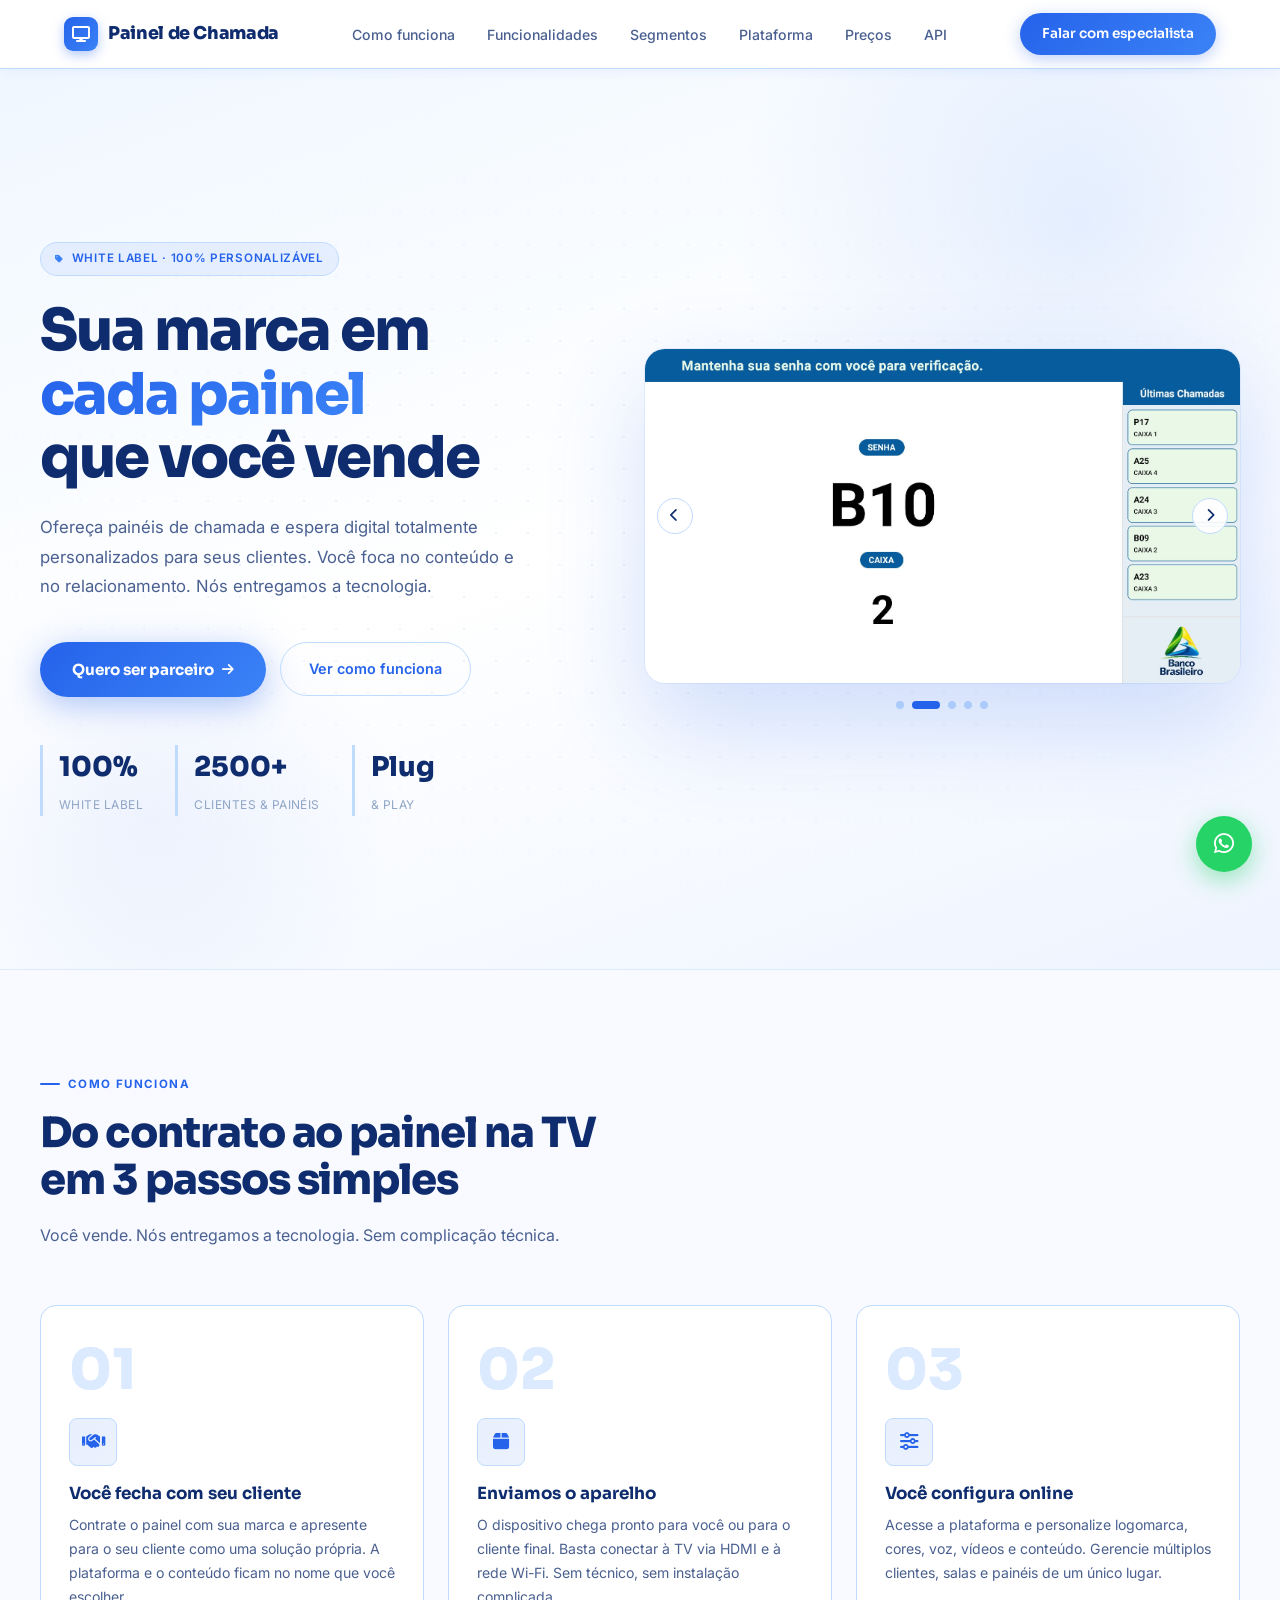
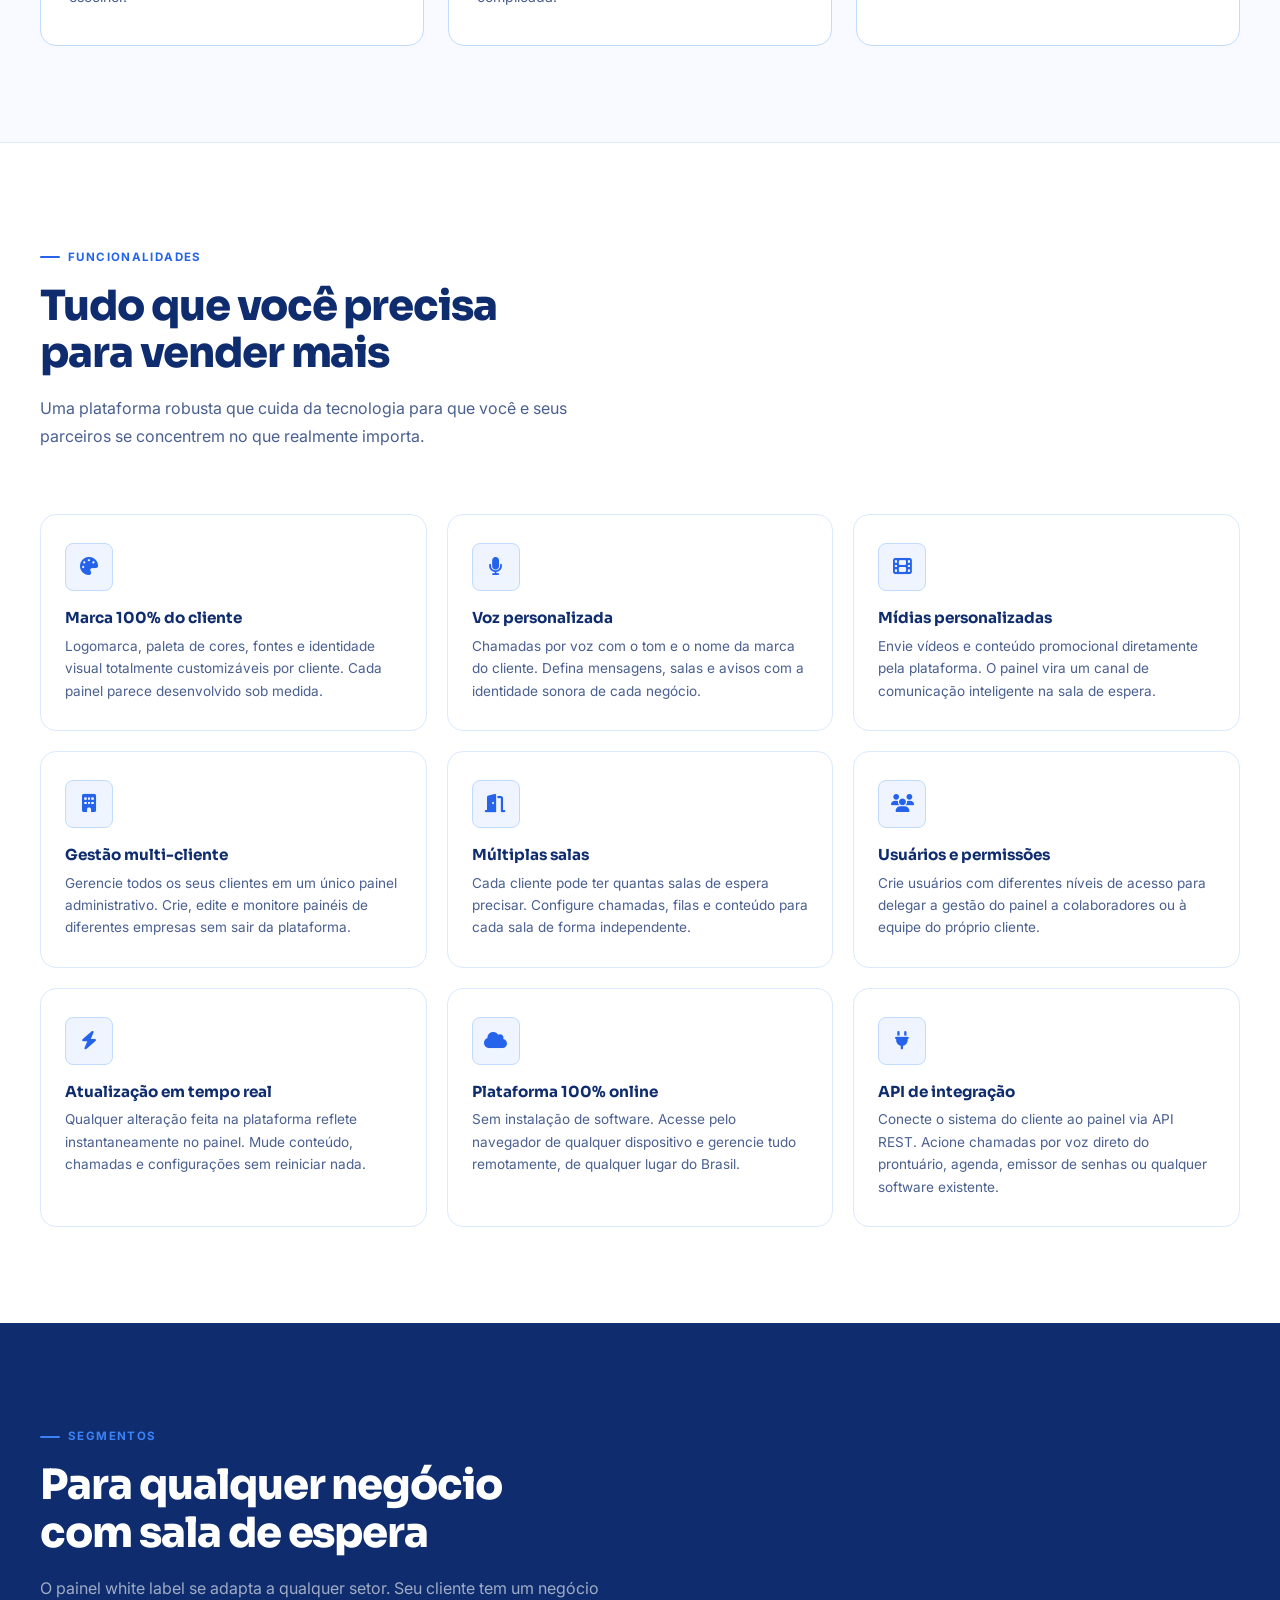
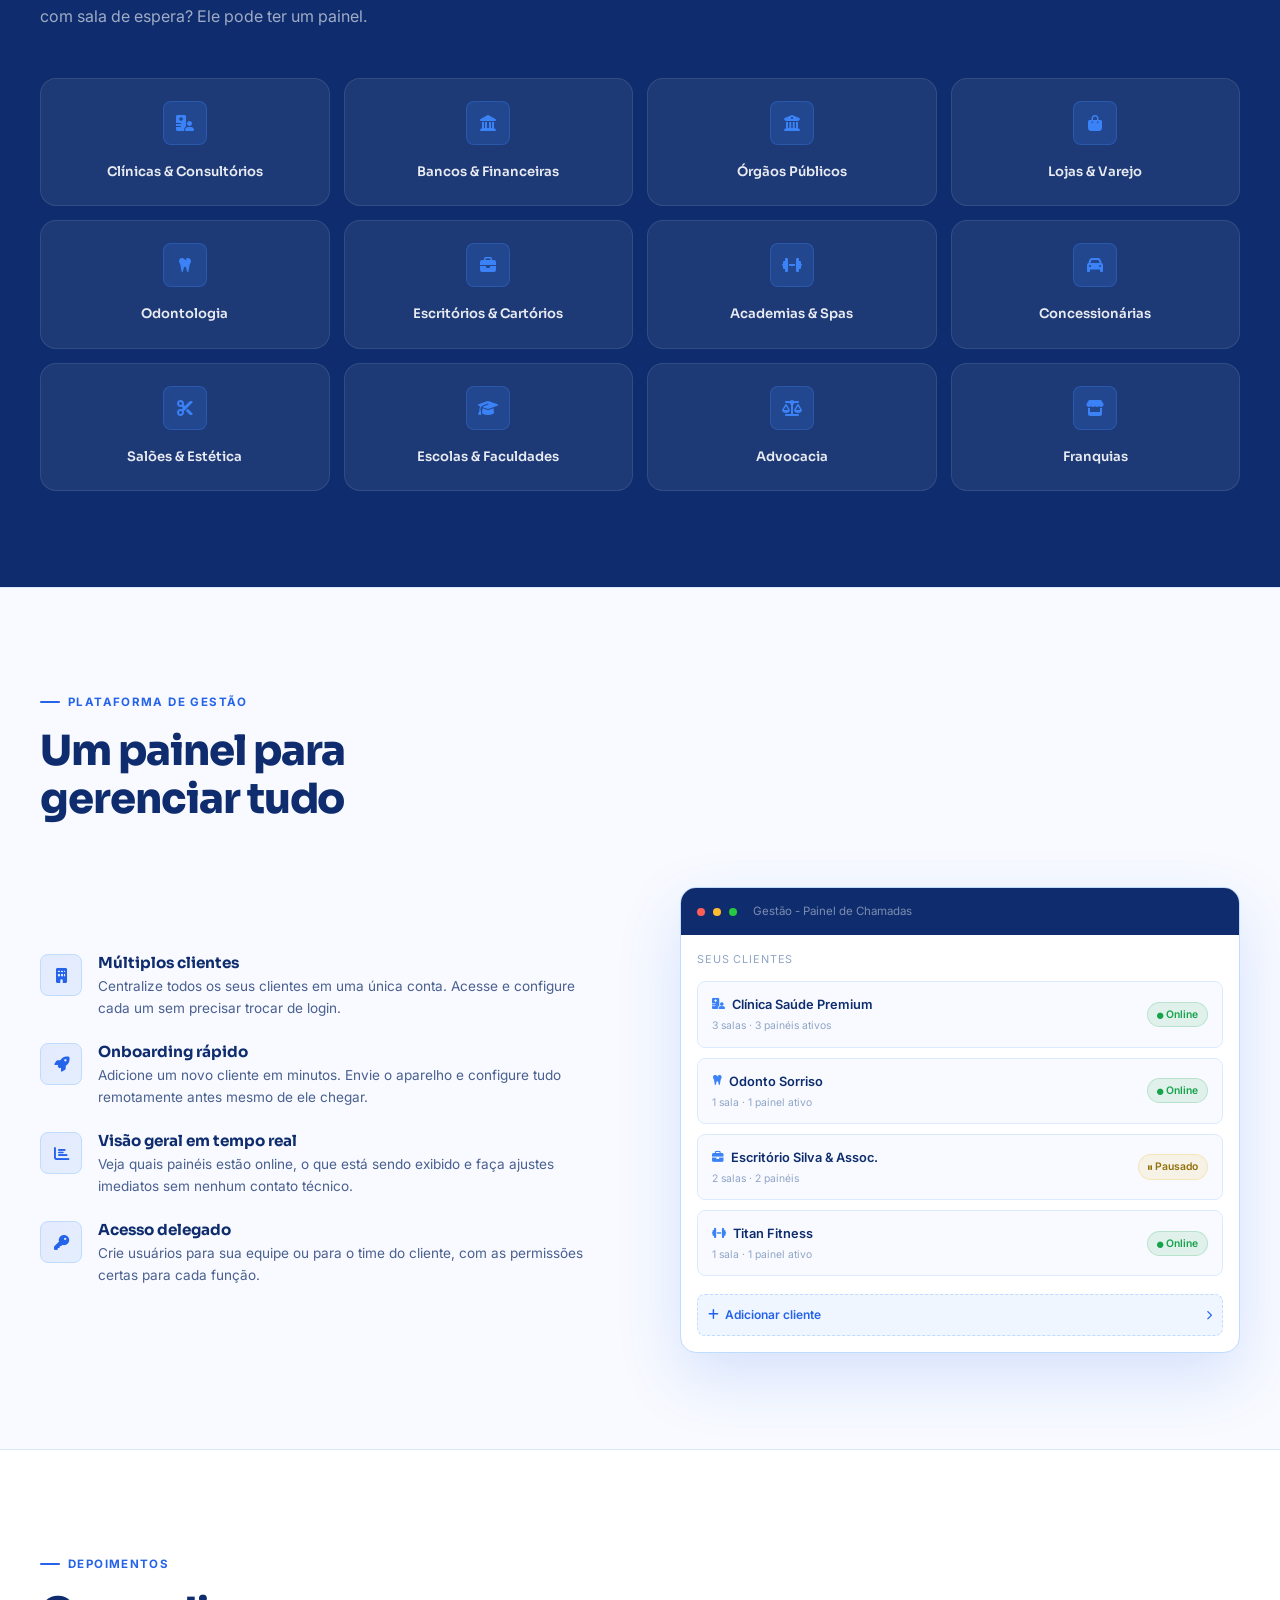
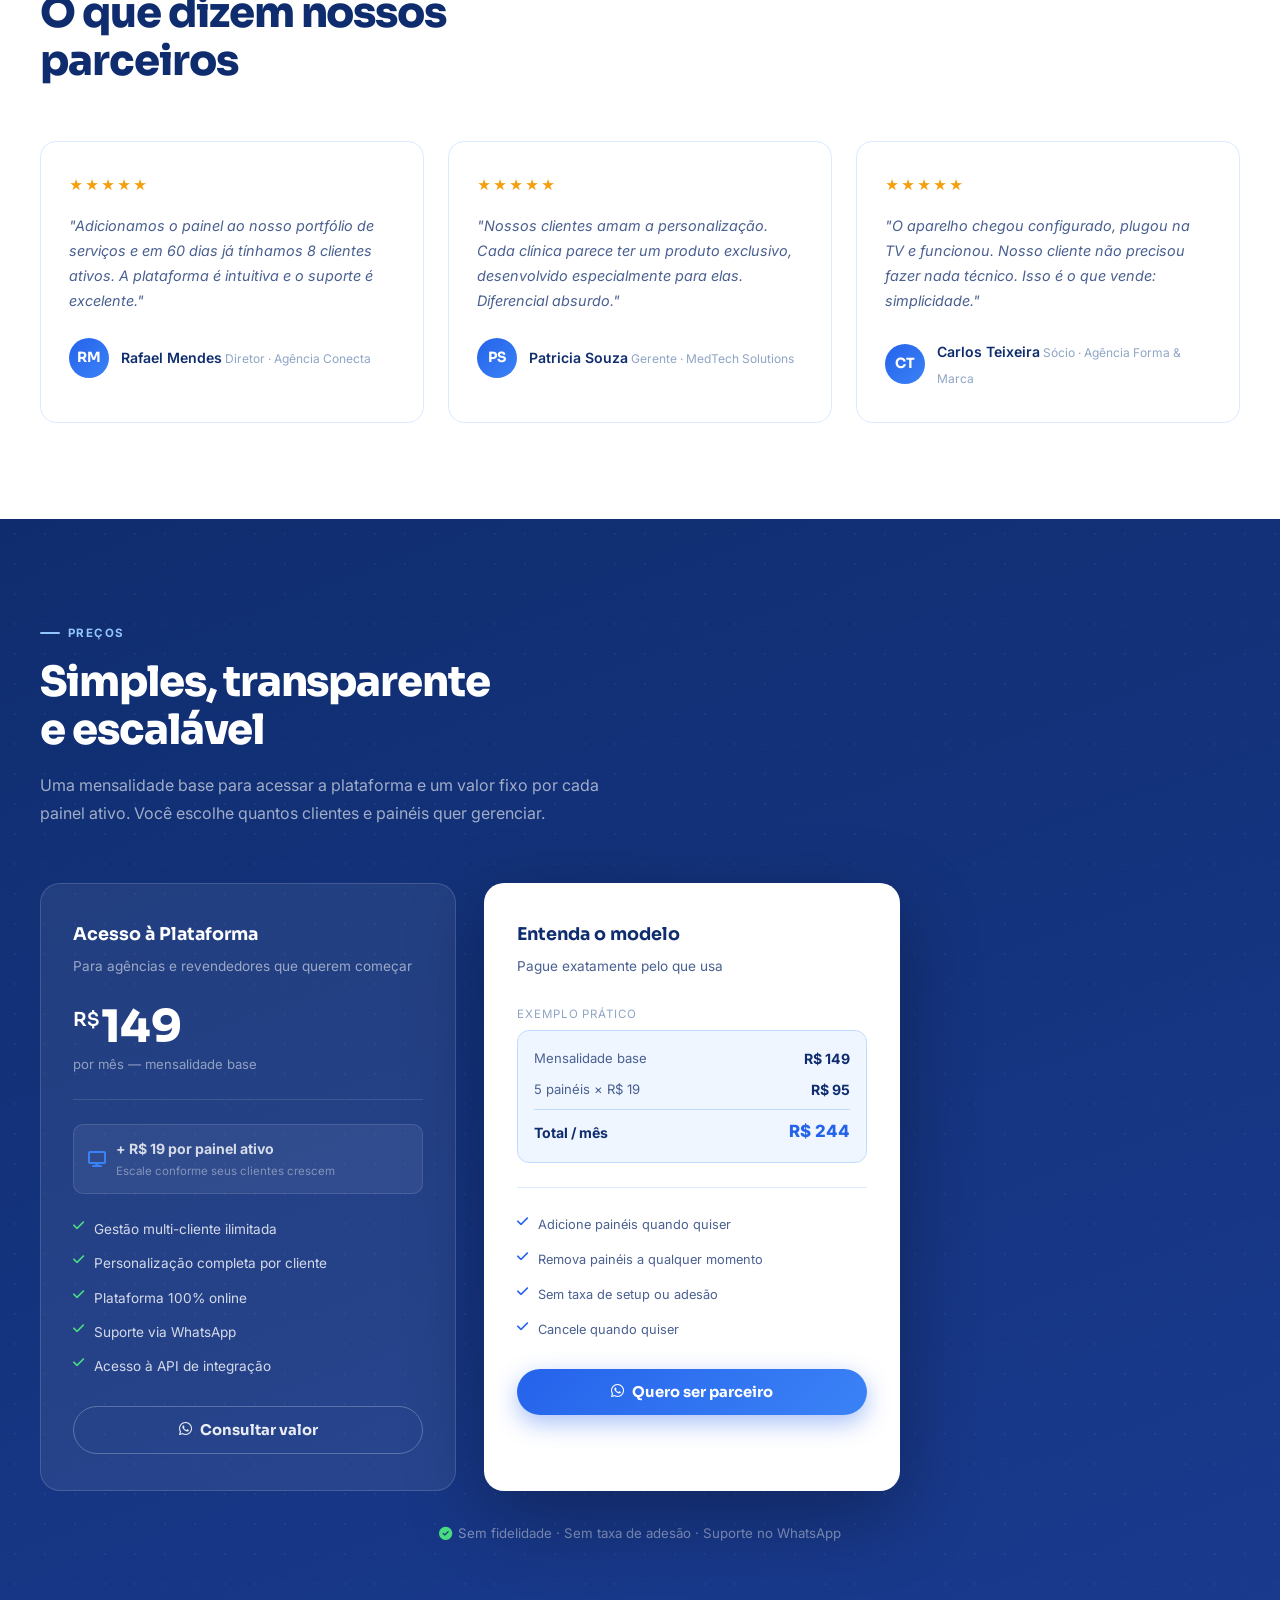
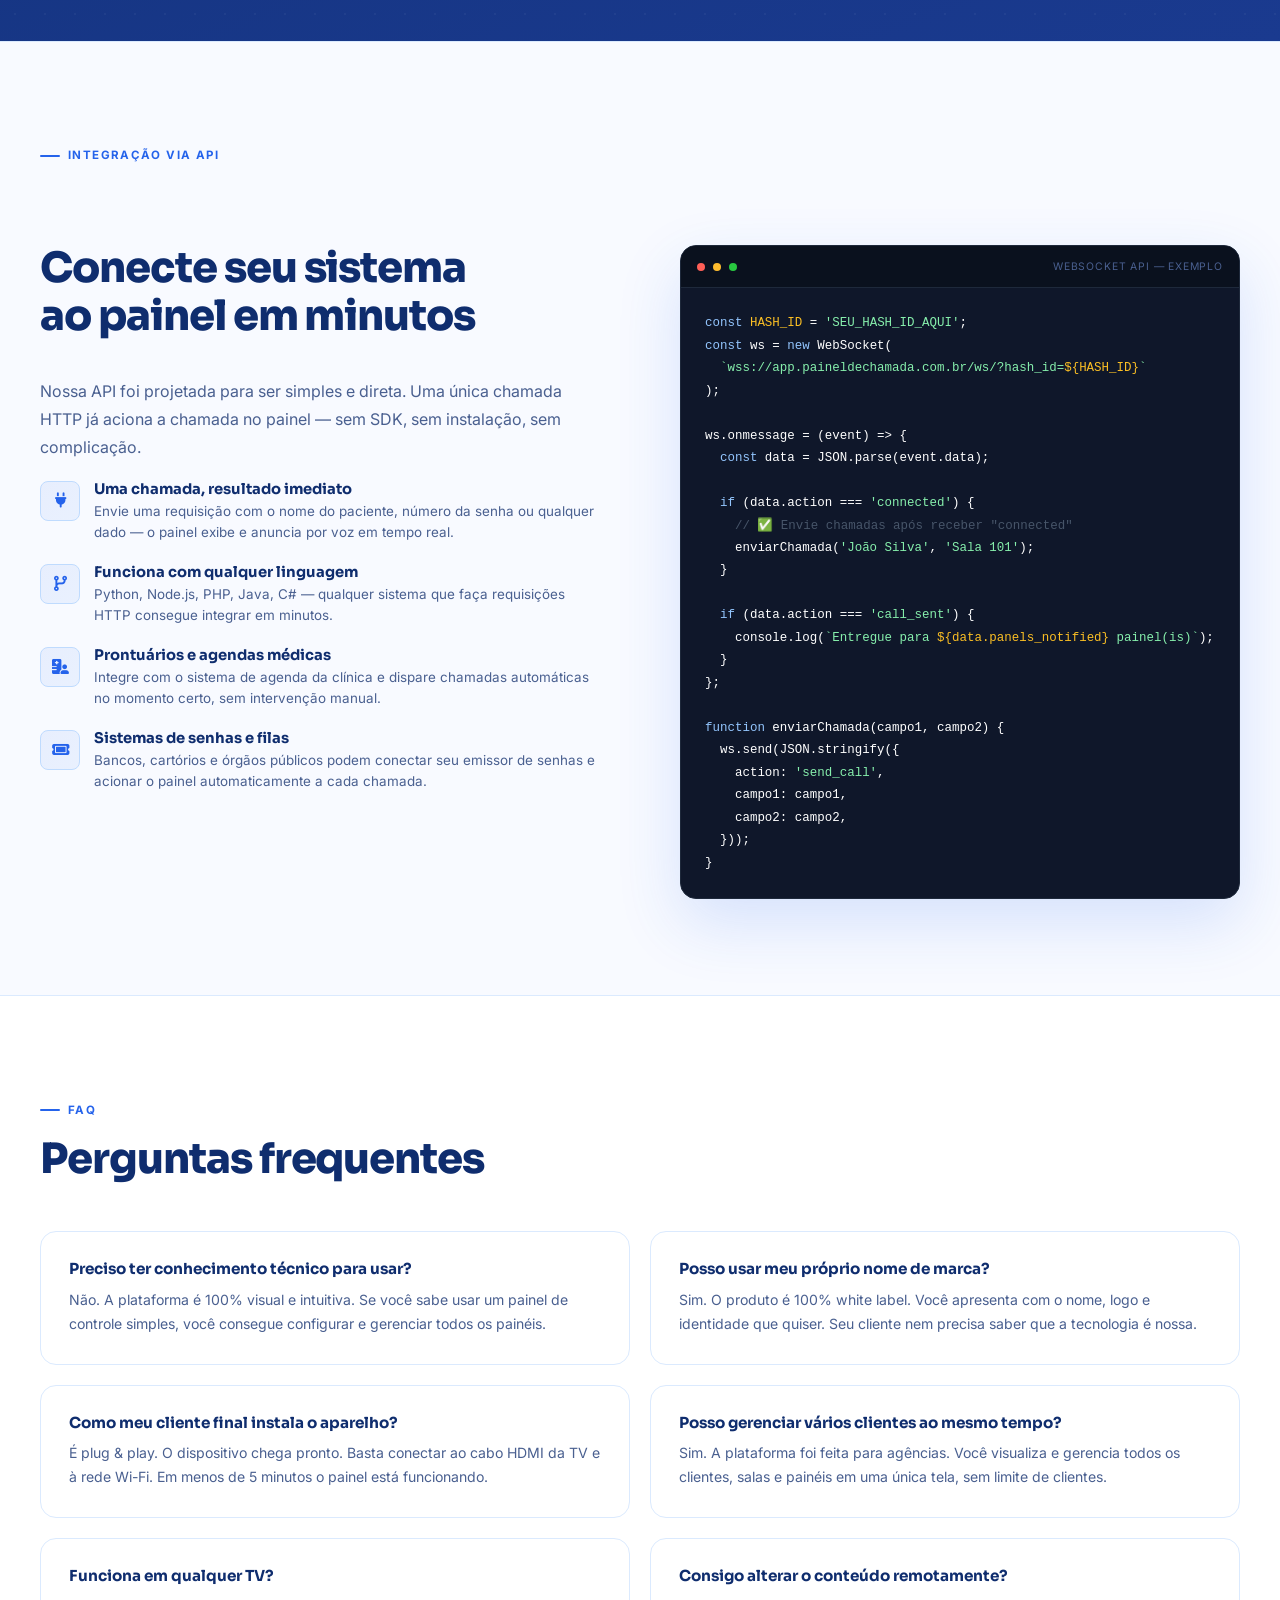
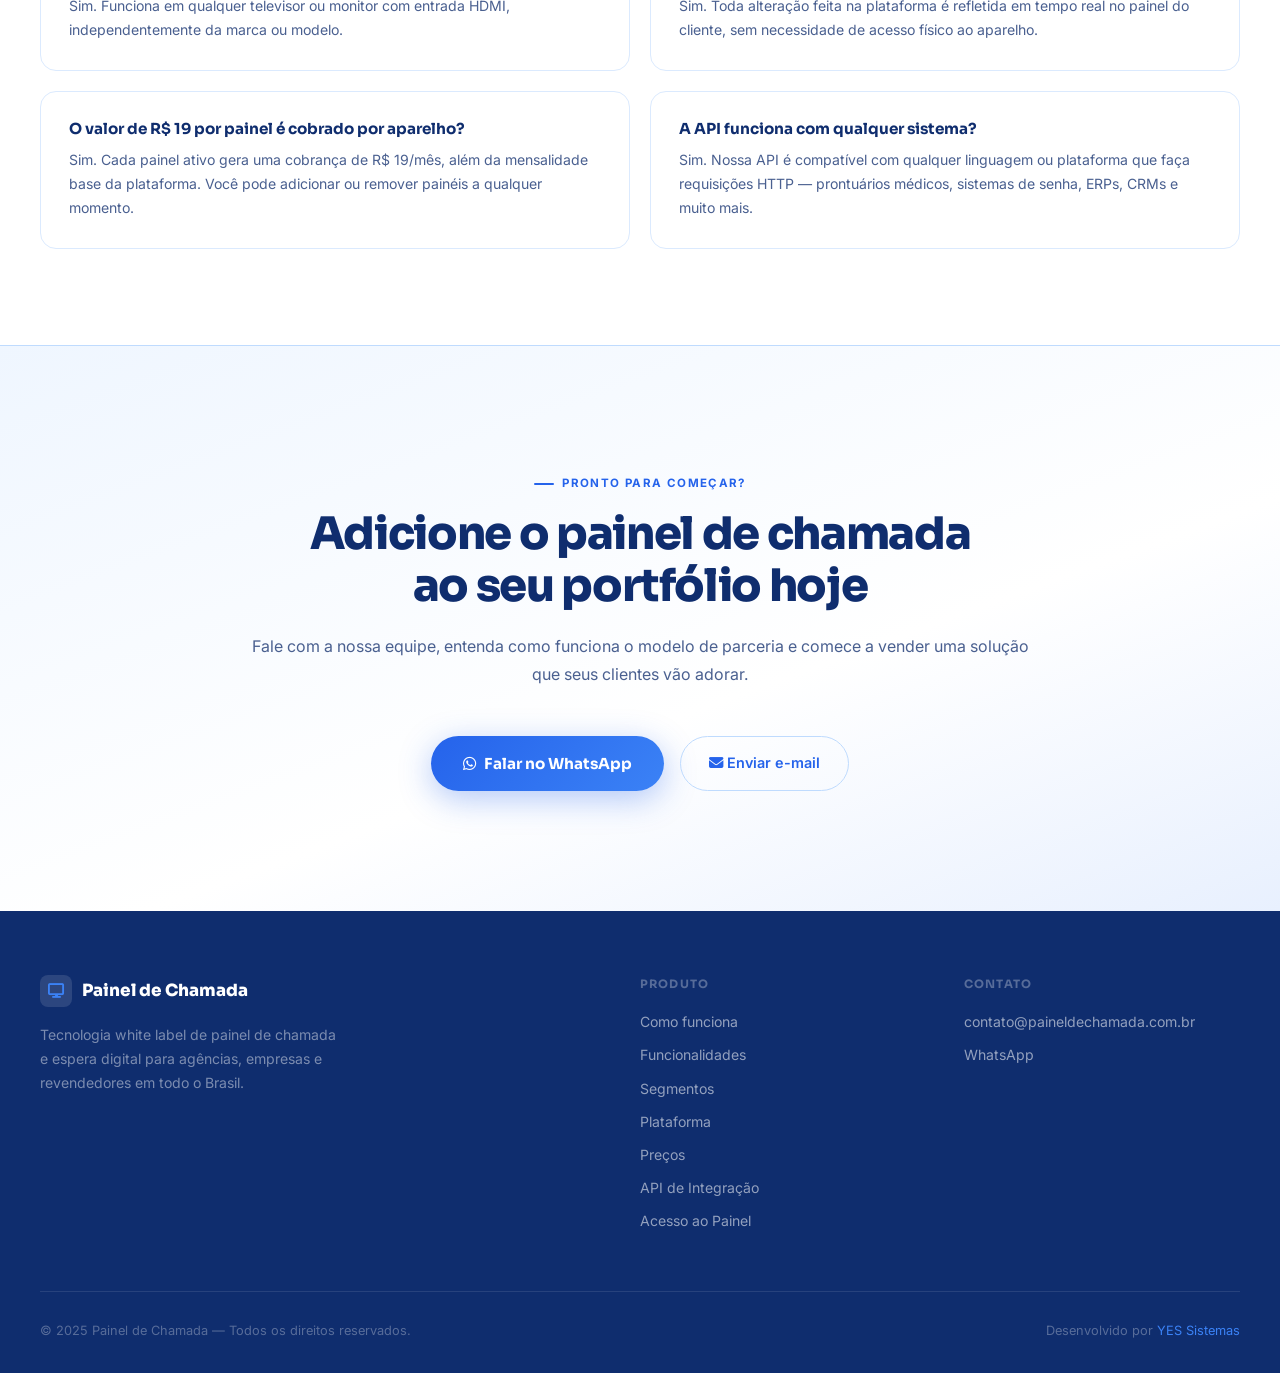
==== commit 74b6abc4: "s" ====
--- a/index.html
+++ b/index.html
@@ -436,11 +436,7 @@
       aspect-ratio: 16/9; position: relative;
       background: var(--gray-100);
     }
-    .ss-frame::before {
-      content: ''; position: absolute; top: 0; left: 0; right: 0; height: 4px;
-      background: linear-gradient(90deg, var(--blue-mid), var(--blue-light));
-      z-index: 10;
-    }
+    
     .ss-slide {
       position: absolute; inset: 0;
       opacity: 0; transition: opacity .7s ease;
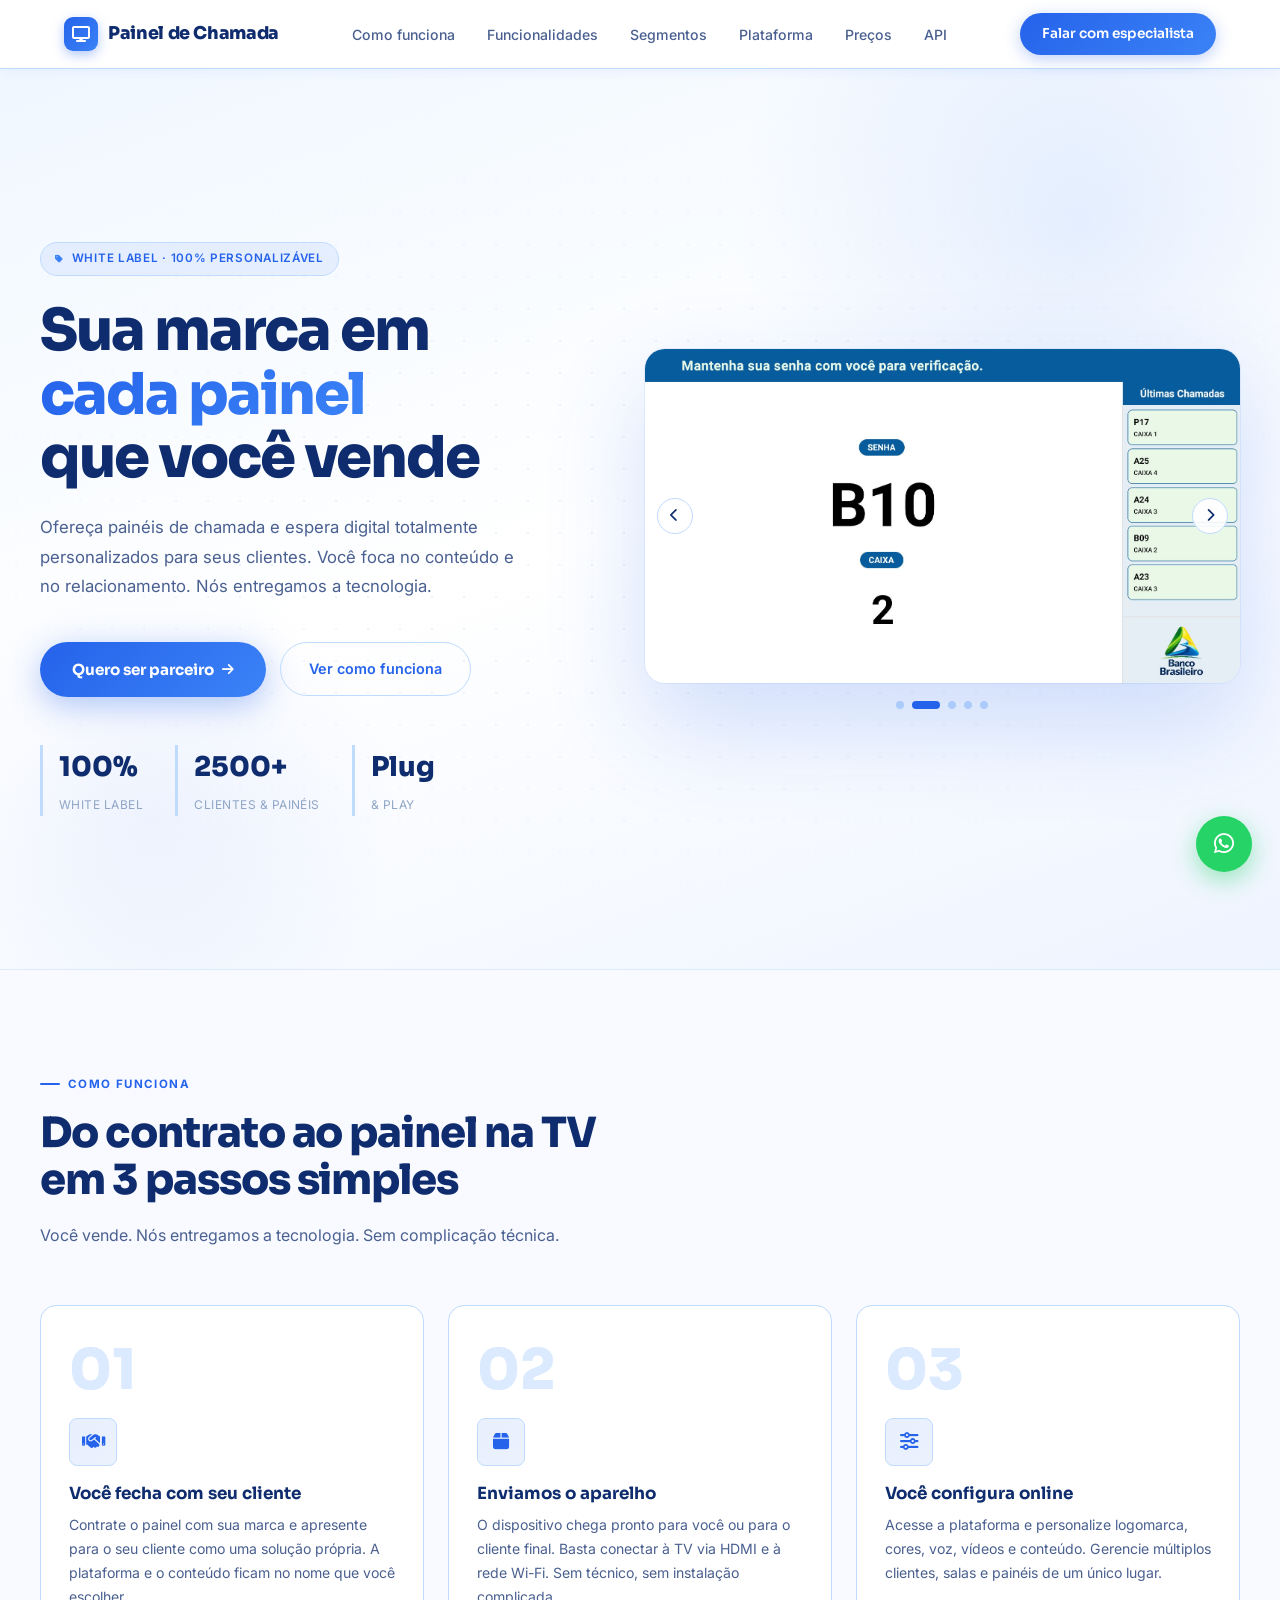
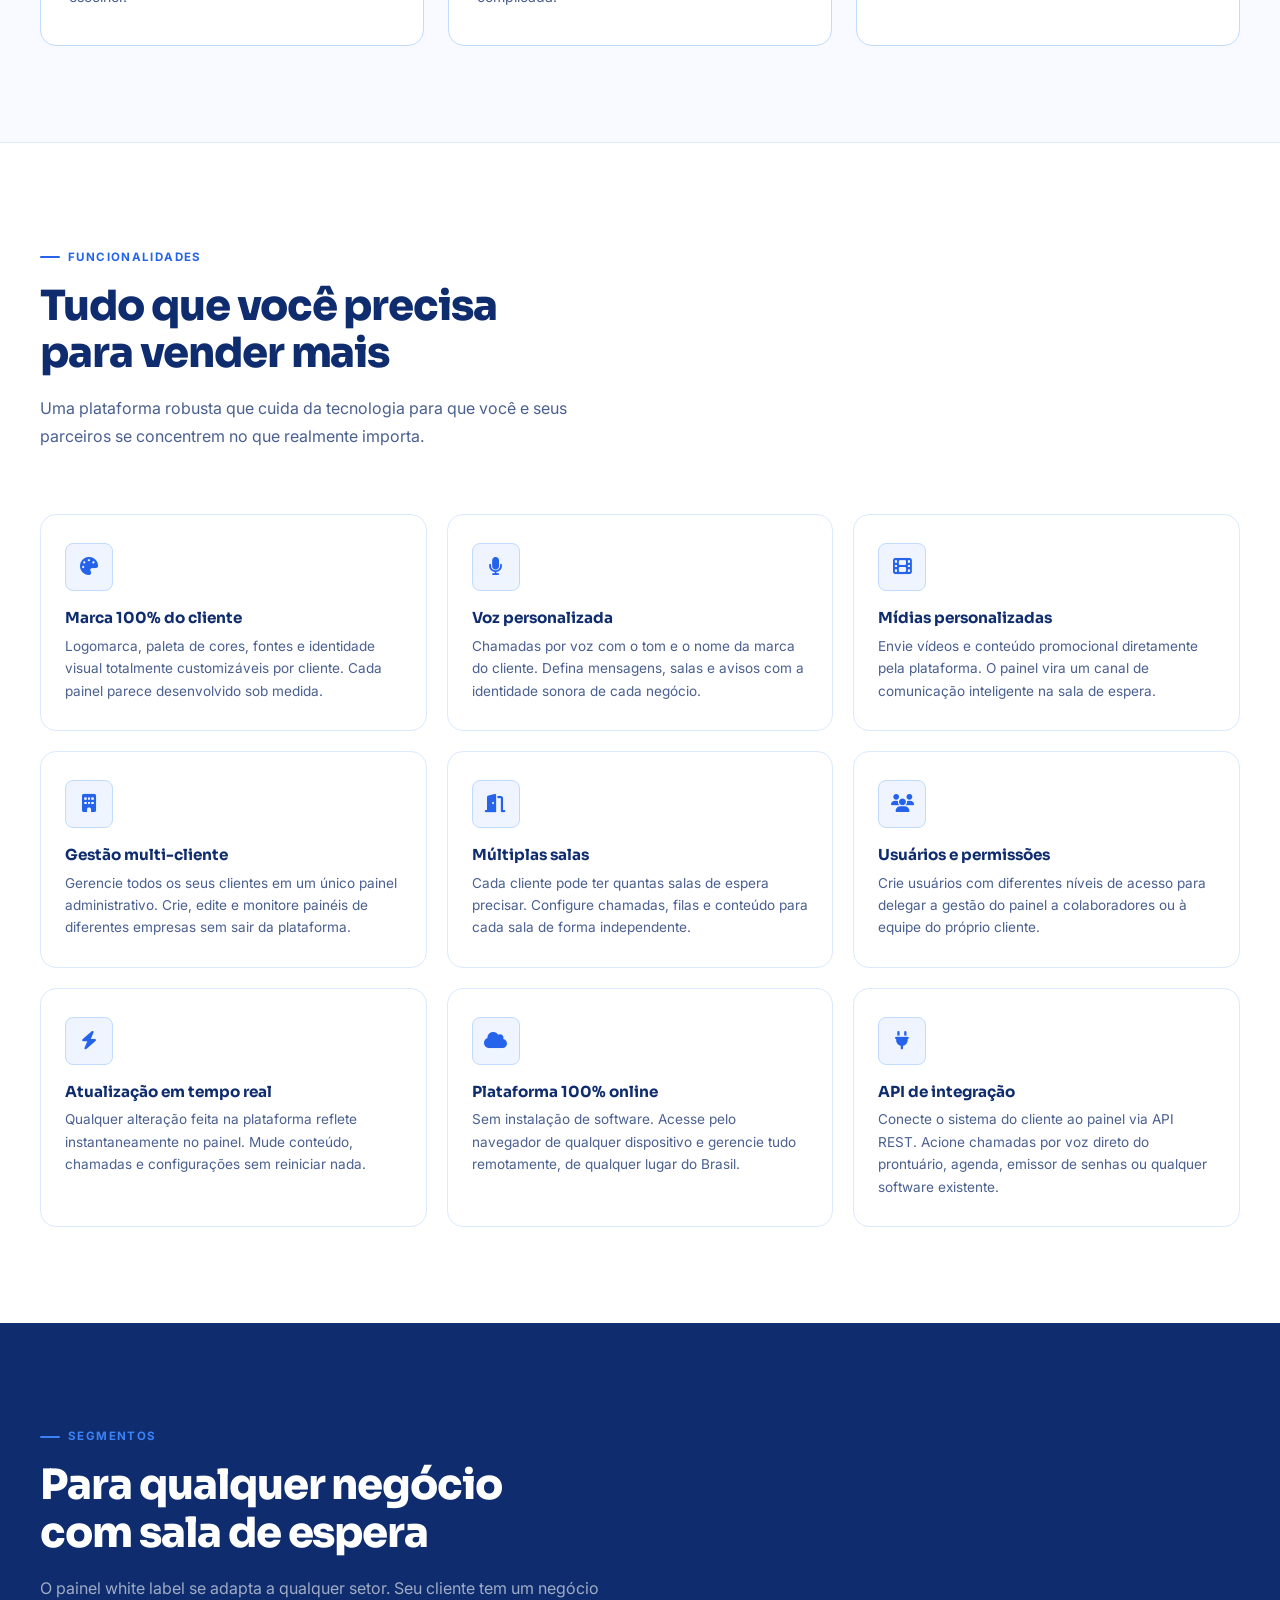
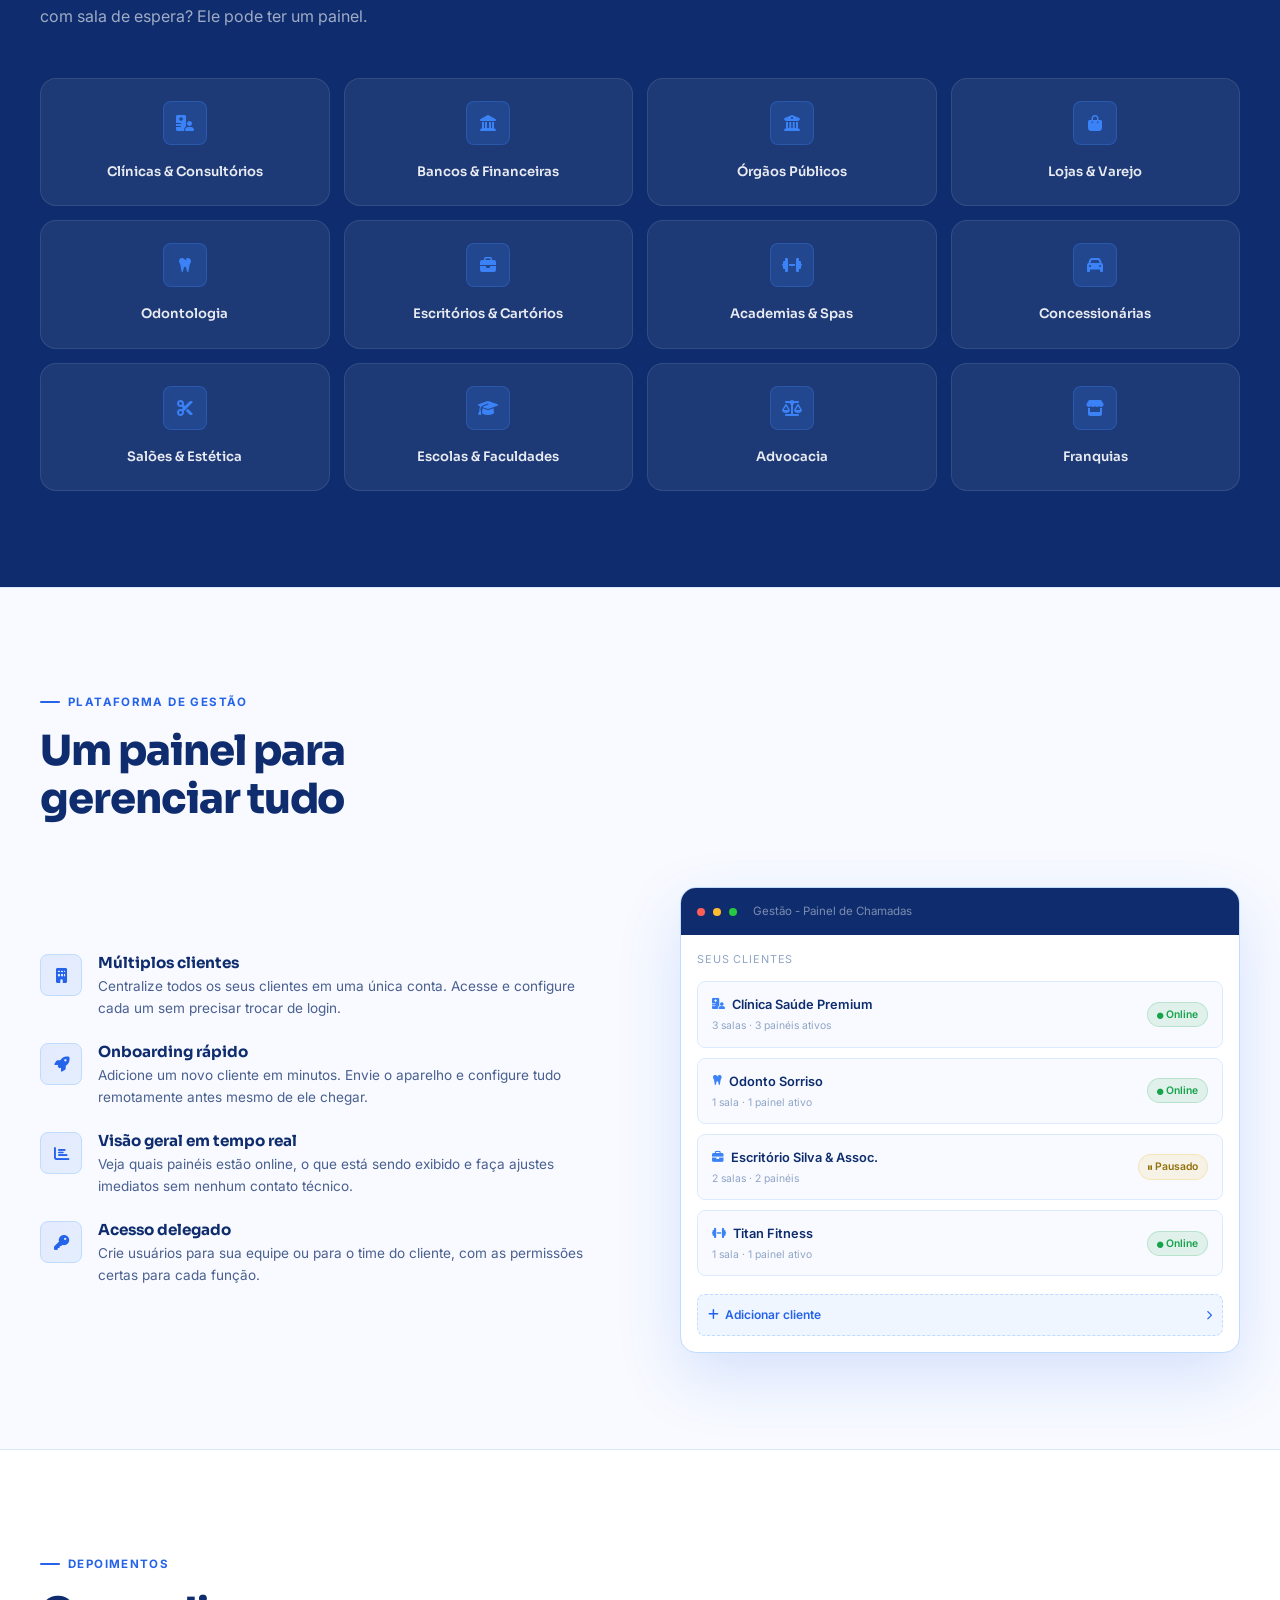
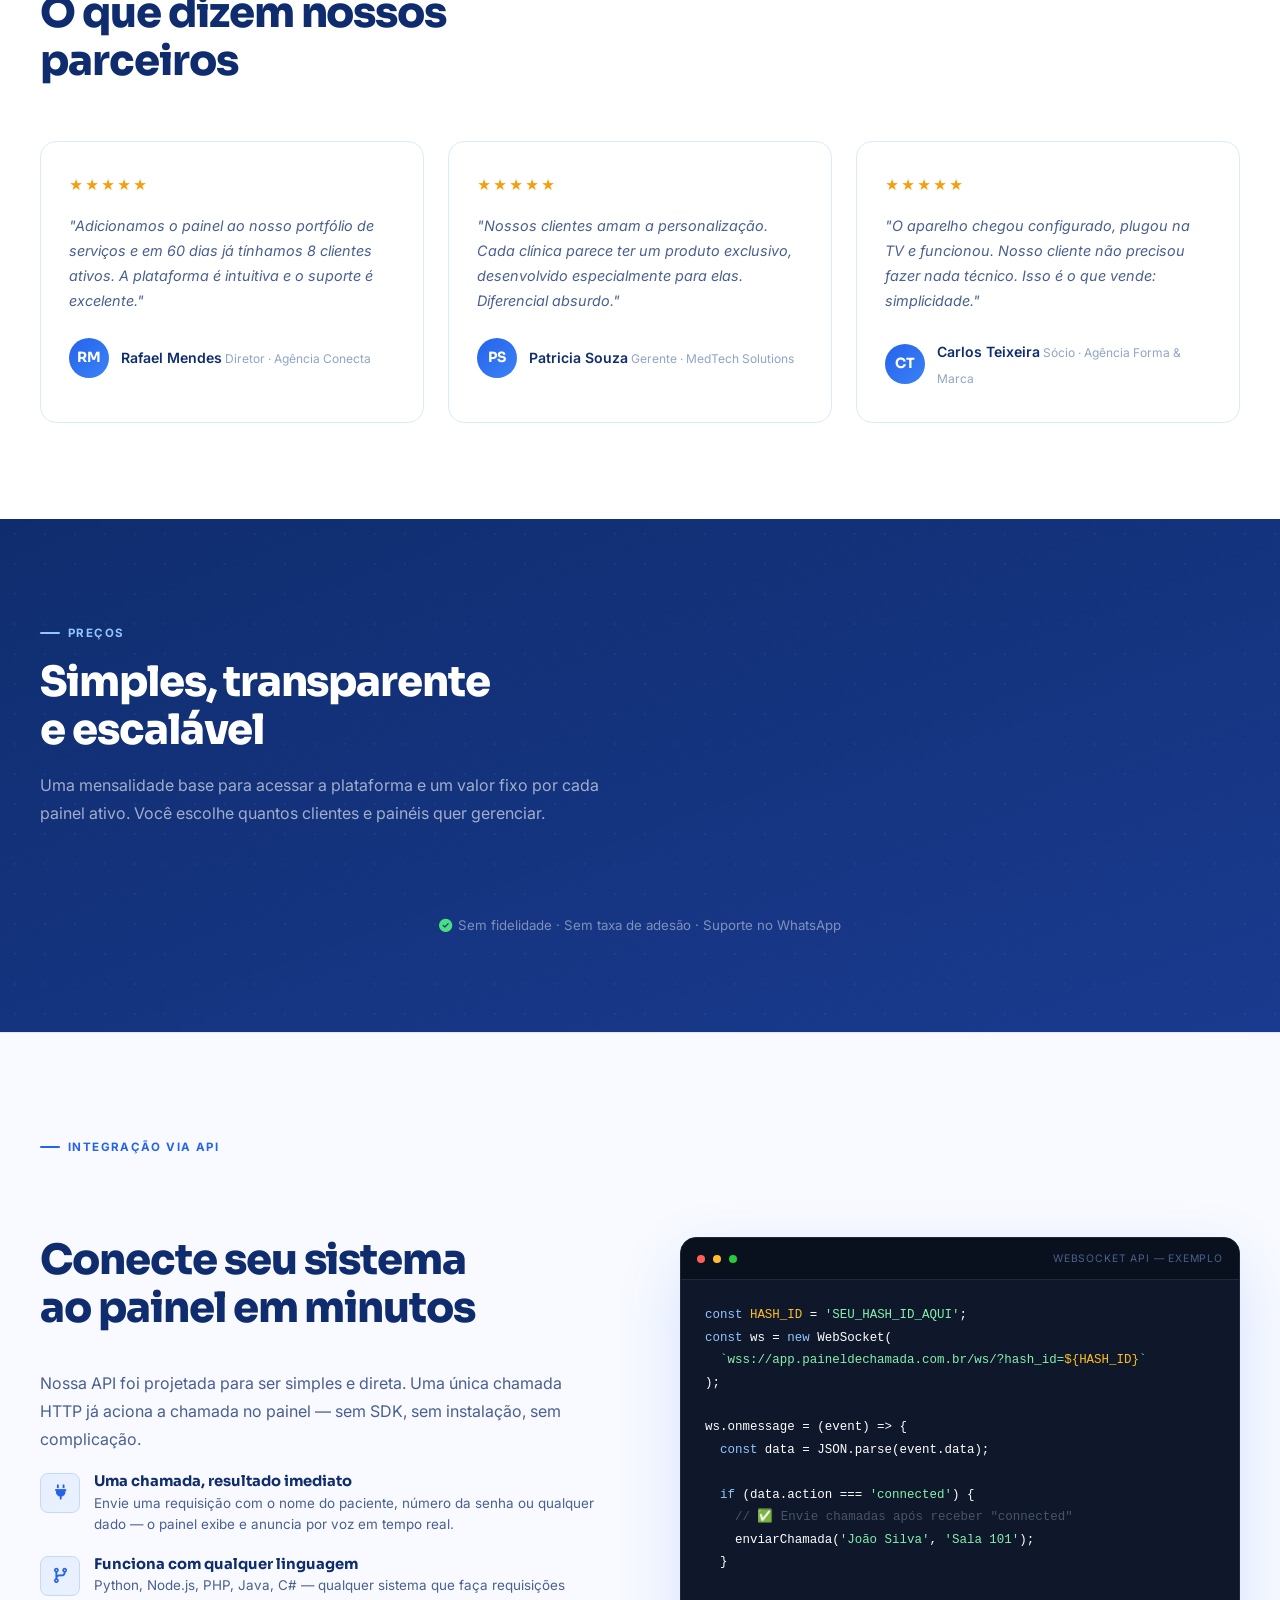
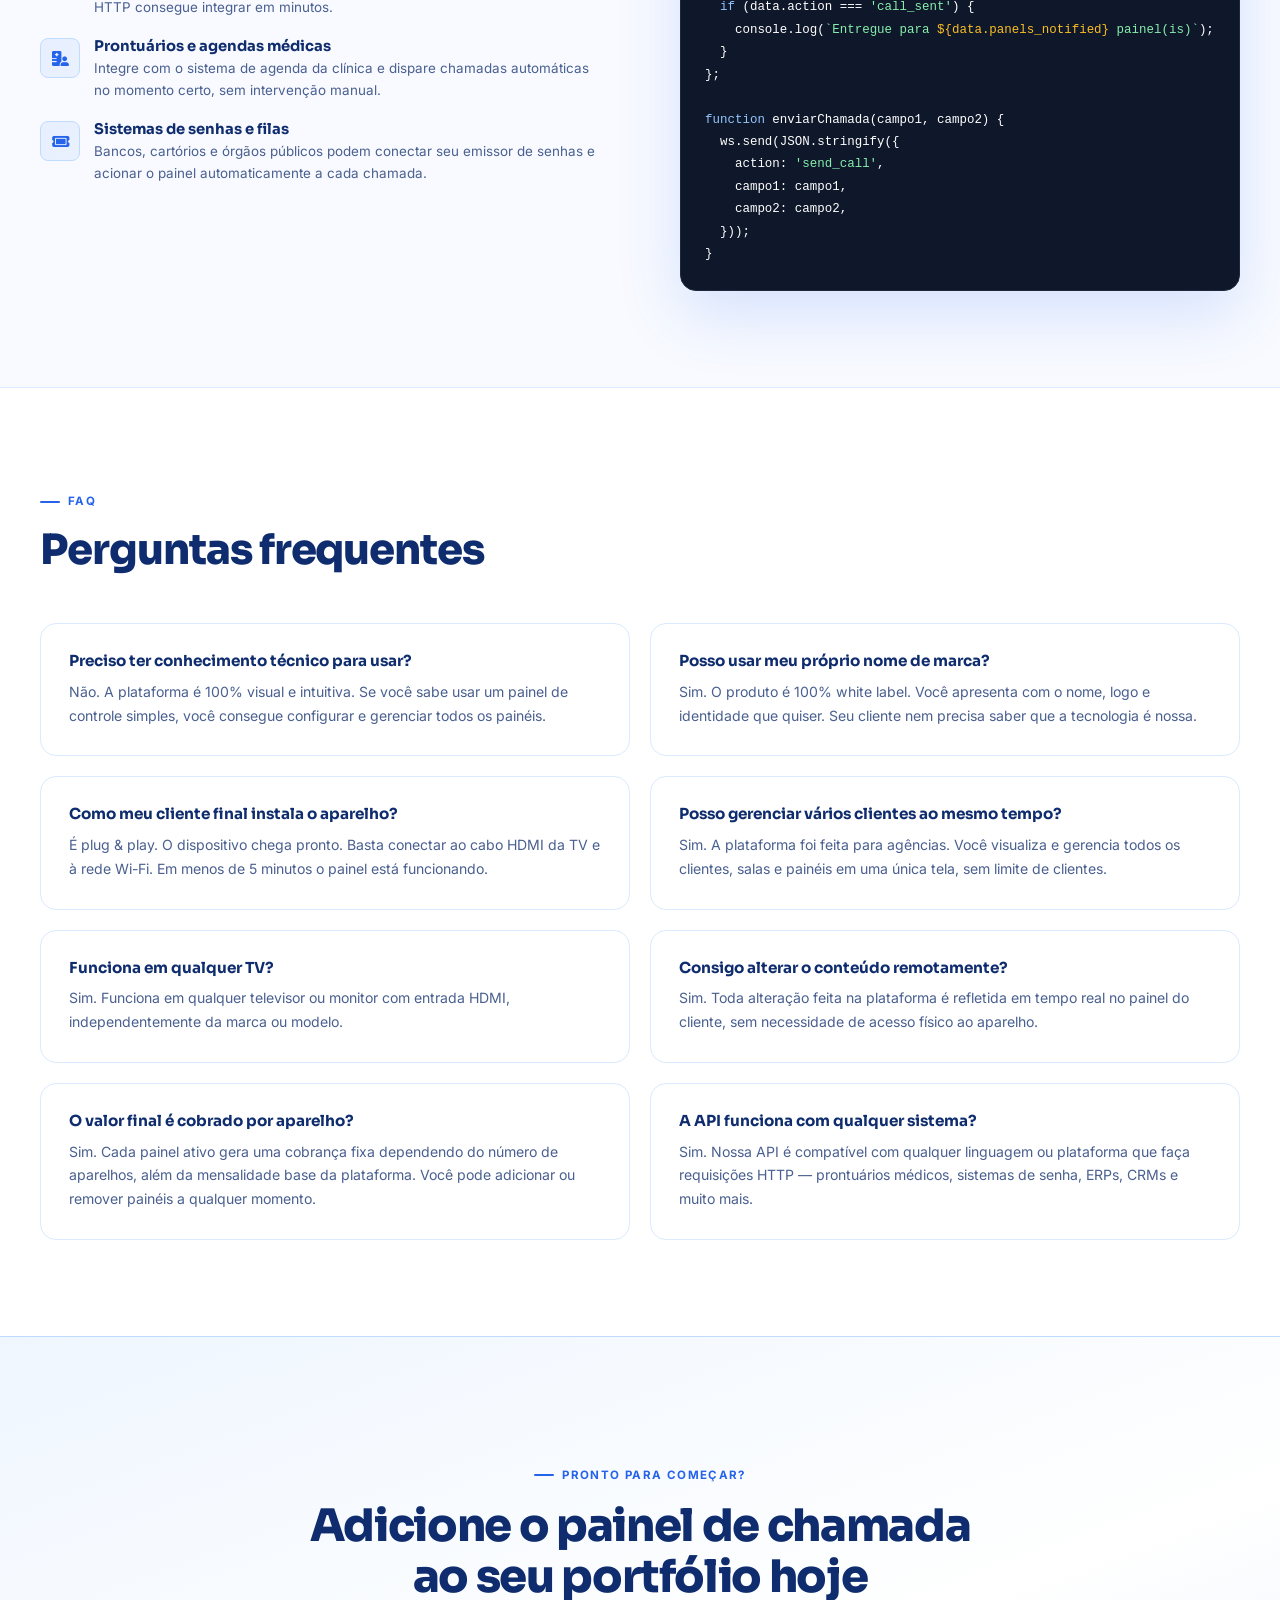
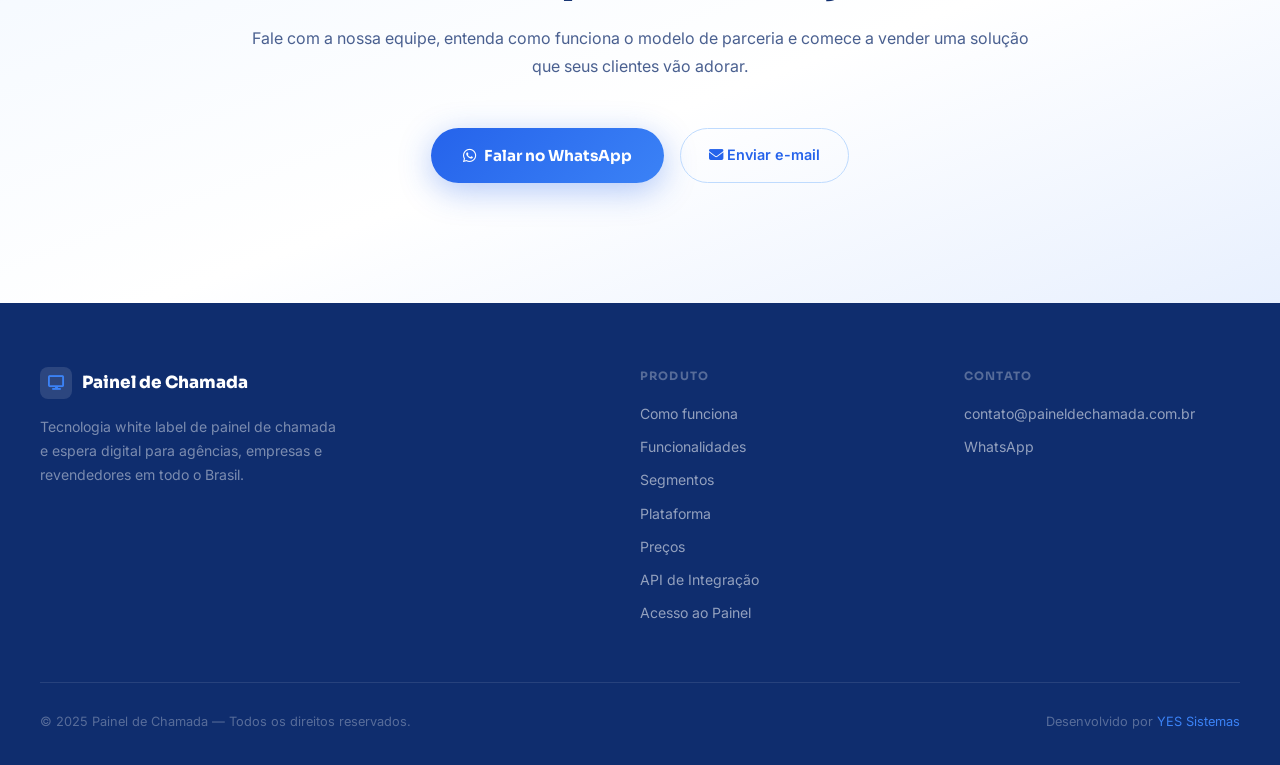
==== commit f3f68c91: "tirando rpecos" ====
--- a/index.html
+++ b/index.html
@@ -1073,7 +1073,7 @@
     <div class="pricing-grid">
 
       <!-- Card: Plataforma -->
-      <div class="pricing-card">
+      <div class="pricing-card" style="display:none;">
         <p class="pc-title">Acesso à Plataforma</p>
         <p class="pc-sub">Para agências e revendedores que querem começar</p>
         <div class="price-amount"><sup>R$</sup><!--valor a definir-->149</div>
@@ -1099,7 +1099,7 @@
       </div>
 
       <!-- Card: Destaque / Como funciona o adicional -->
-      <div class="pricing-card featured">
+      <div class="pricing-card featured" style="display:none;">
          
         <p class="pc-title">Entenda o modelo</p>
         <p class="pc-sub">Pague exatamente pelo que usa</p>
@@ -1229,7 +1229,7 @@
       <div class="fcard"><h4>Posso gerenciar vários clientes ao mesmo tempo?</h4><p>Sim. A plataforma foi feita para agências. Você visualiza e gerencia todos os clientes, salas e painéis em uma única tela, sem limite de clientes.</p></div>
       <div class="fcard"><h4>Funciona em qualquer TV?</h4><p>Sim. Funciona em qualquer televisor ou monitor com entrada HDMI, independentemente da marca ou modelo.</p></div>
       <div class="fcard"><h4>Consigo alterar o conteúdo remotamente?</h4><p>Sim. Toda alteração feita na plataforma é refletida em tempo real no painel do cliente, sem necessidade de acesso físico ao aparelho.</p></div>
-      <div class="fcard"><h4>O valor de R$ 19 por painel é cobrado por aparelho?</h4><p>Sim. Cada painel ativo gera uma cobrança de R$ 19/mês, além da mensalidade base da plataforma. Você pode adicionar ou remover painéis a qualquer momento.</p></div>
+      <div class="fcard"><h4>O valor final é cobrado por aparelho?</h4><p>Sim. Cada painel ativo gera uma cobrança fixa dependendo do número de aparelhos, além da mensalidade base da plataforma. Você pode adicionar ou remover painéis a qualquer momento.</p></div>
       <div class="fcard"><h4>A API funciona com qualquer sistema?</h4><p>Sim. Nossa API é compatível com qualquer linguagem ou plataforma que faça requisições HTTP — prontuários médicos, sistemas de senha, ERPs, CRMs e muito mais.</p></div>
     </div>
   </div>
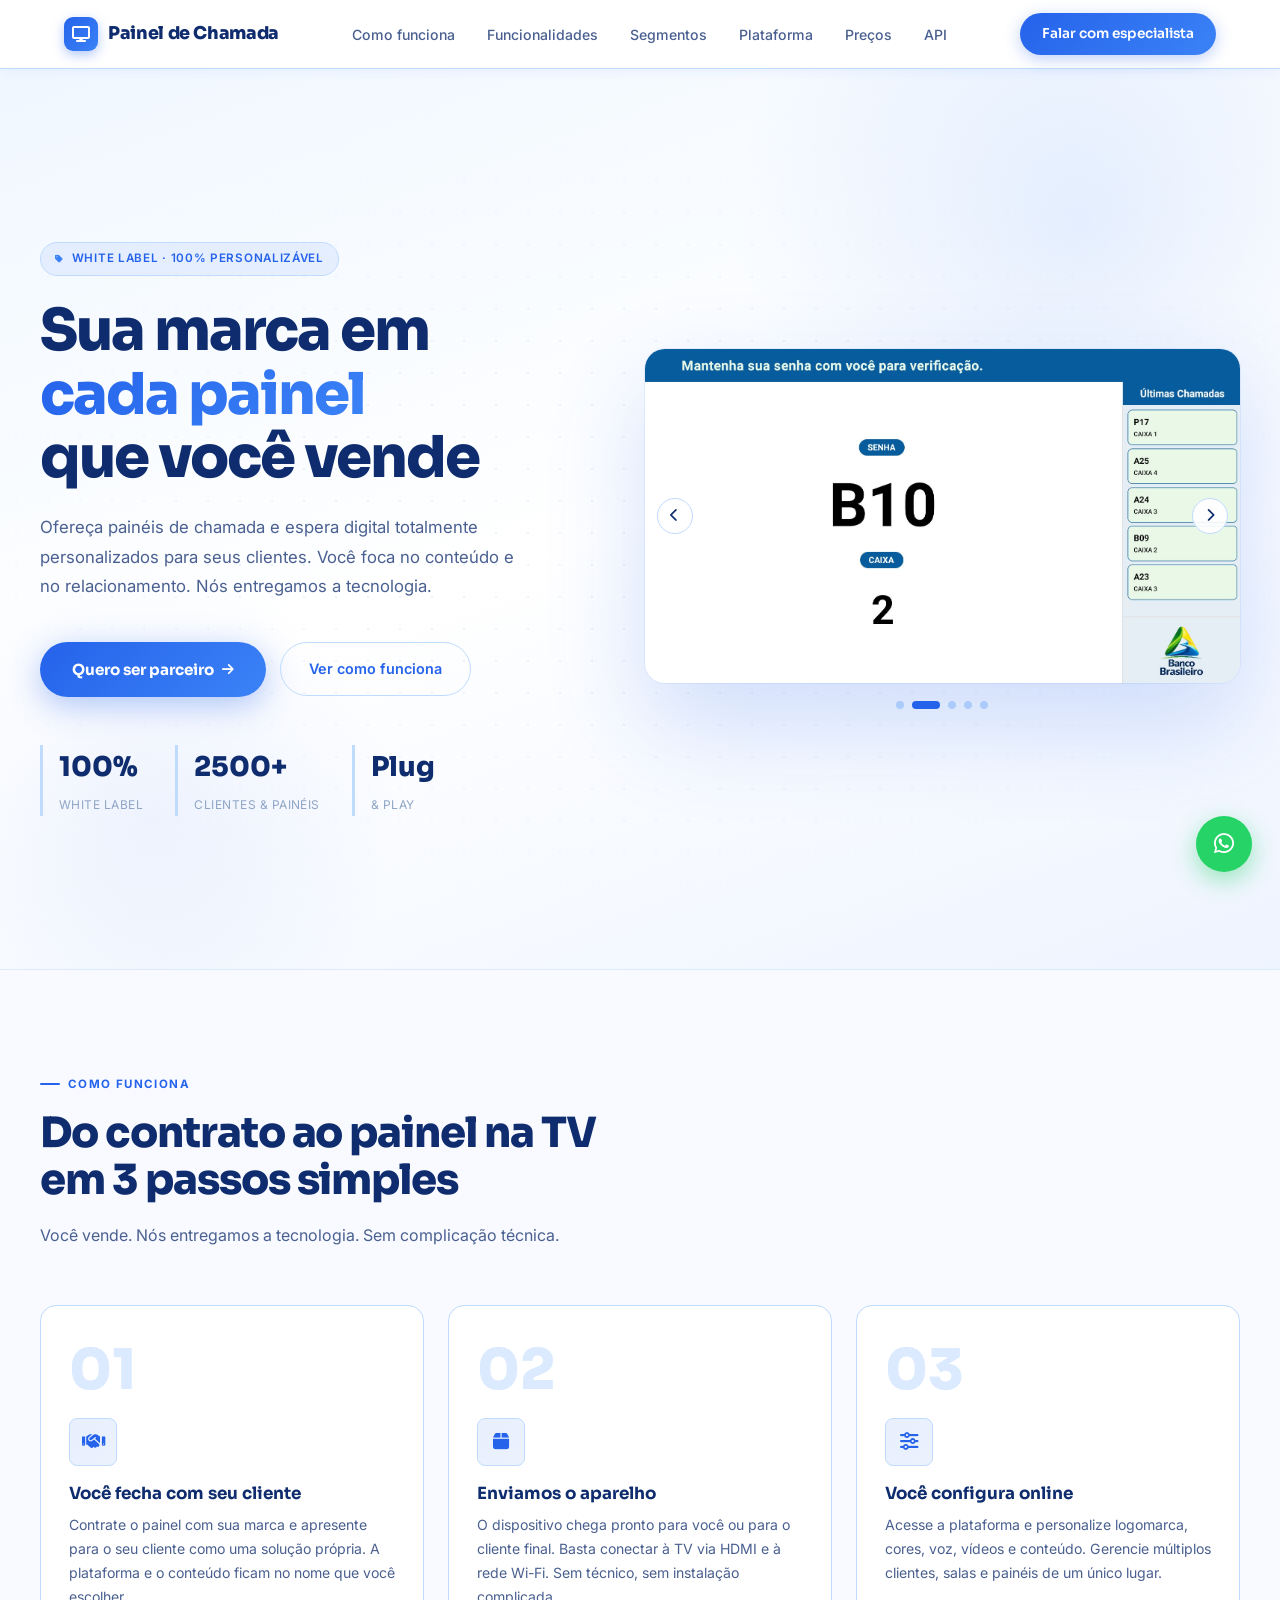
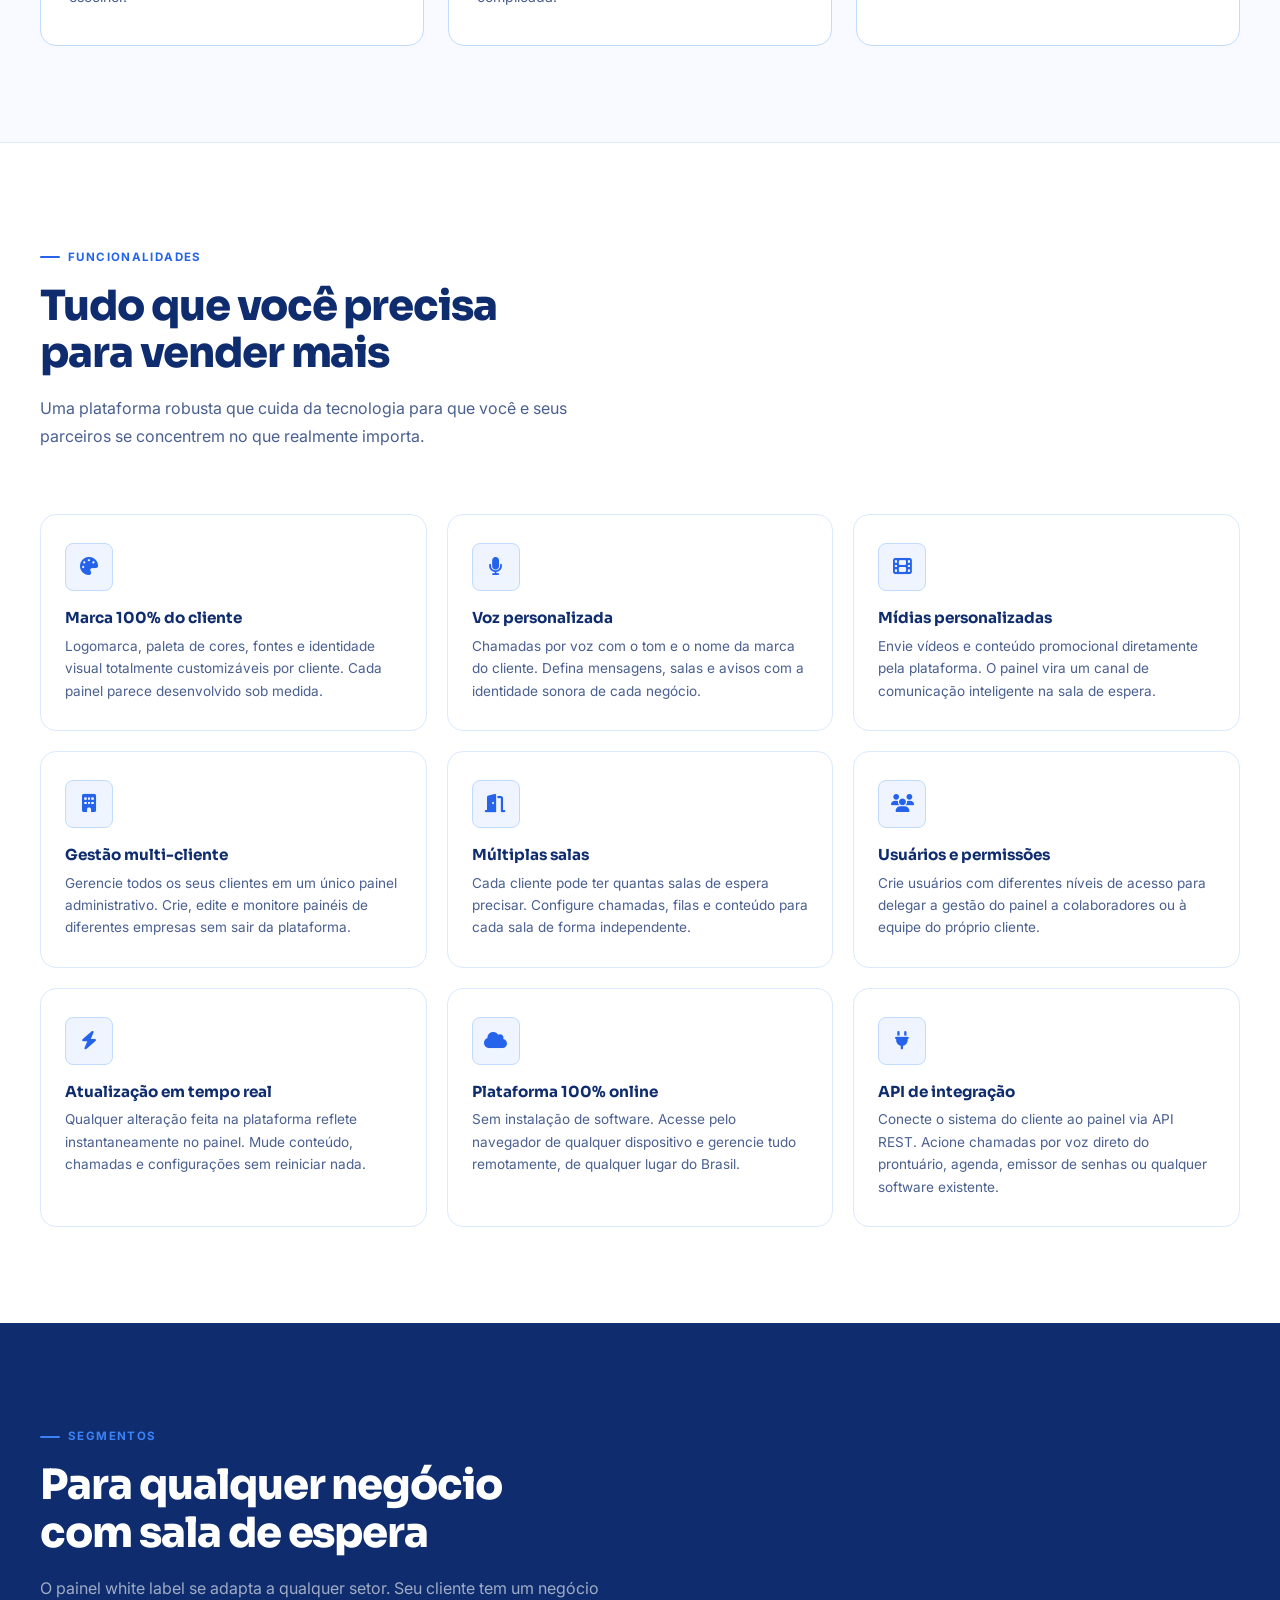
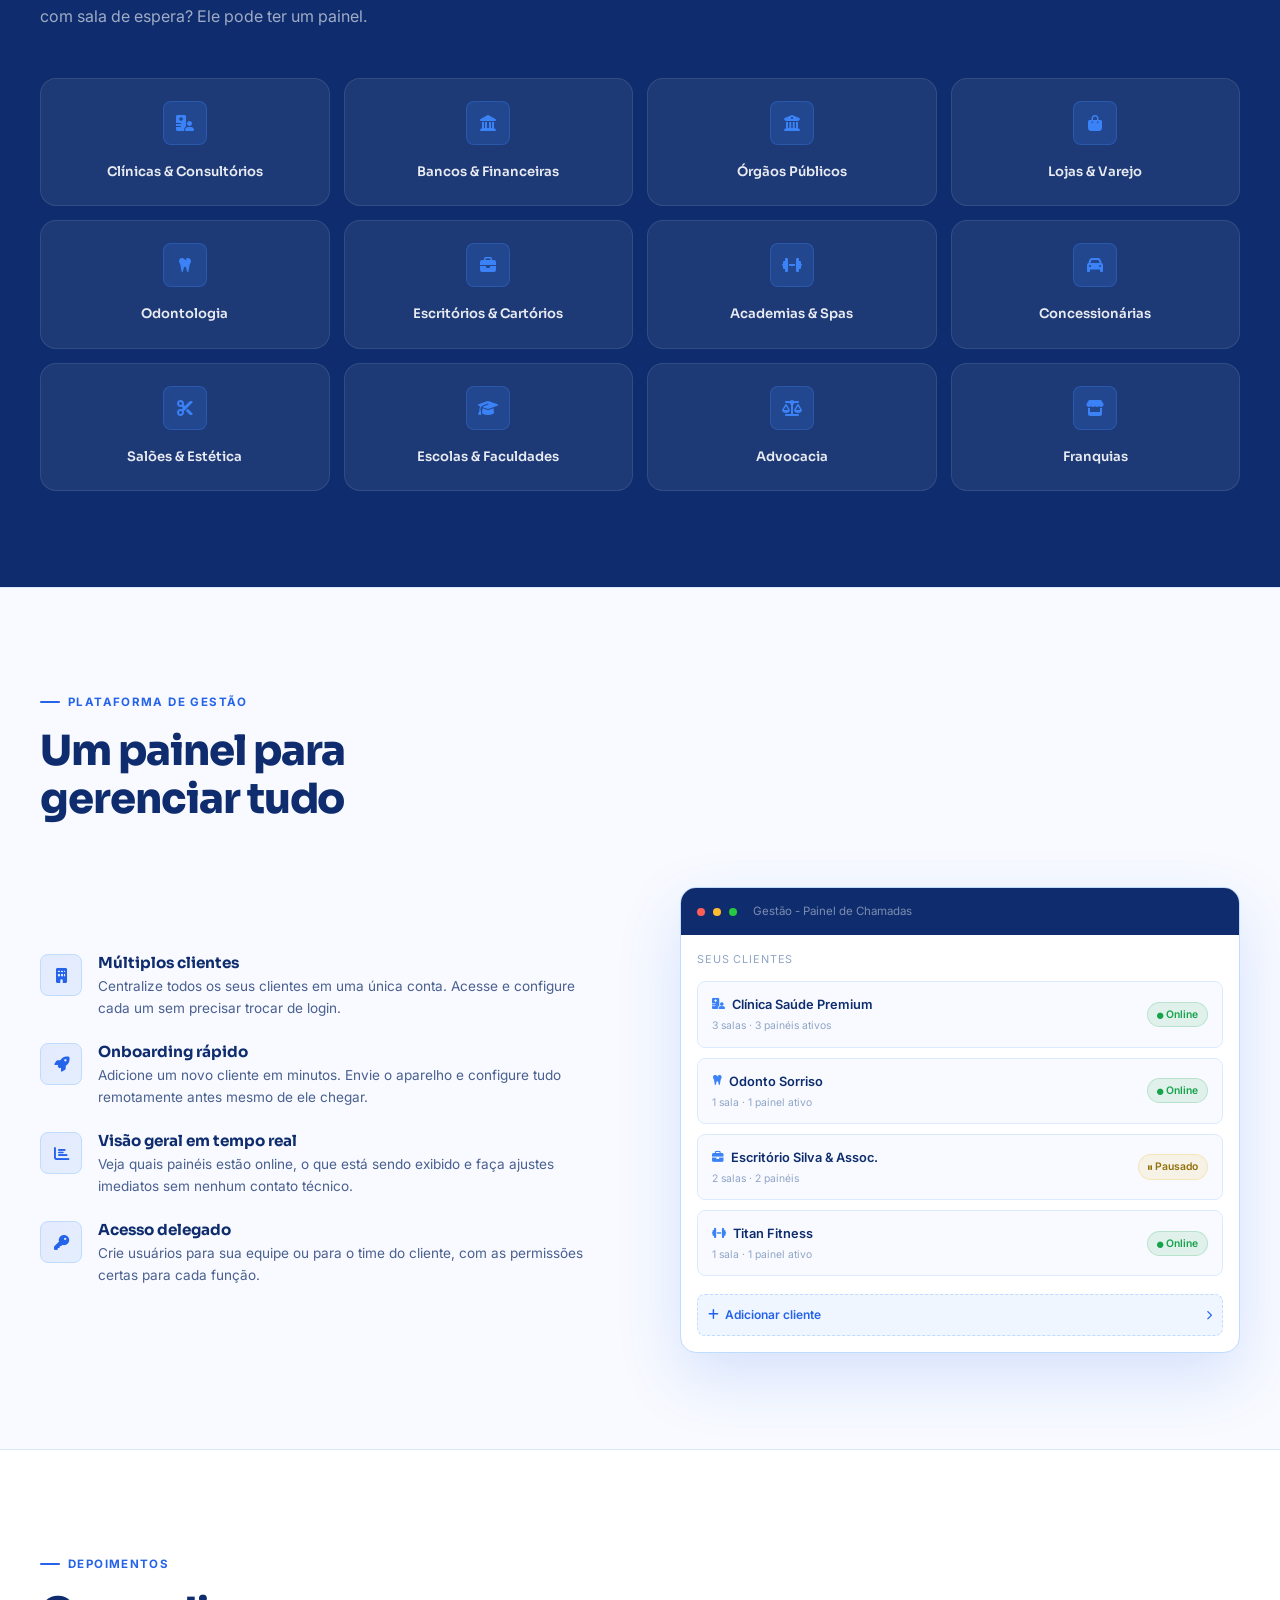
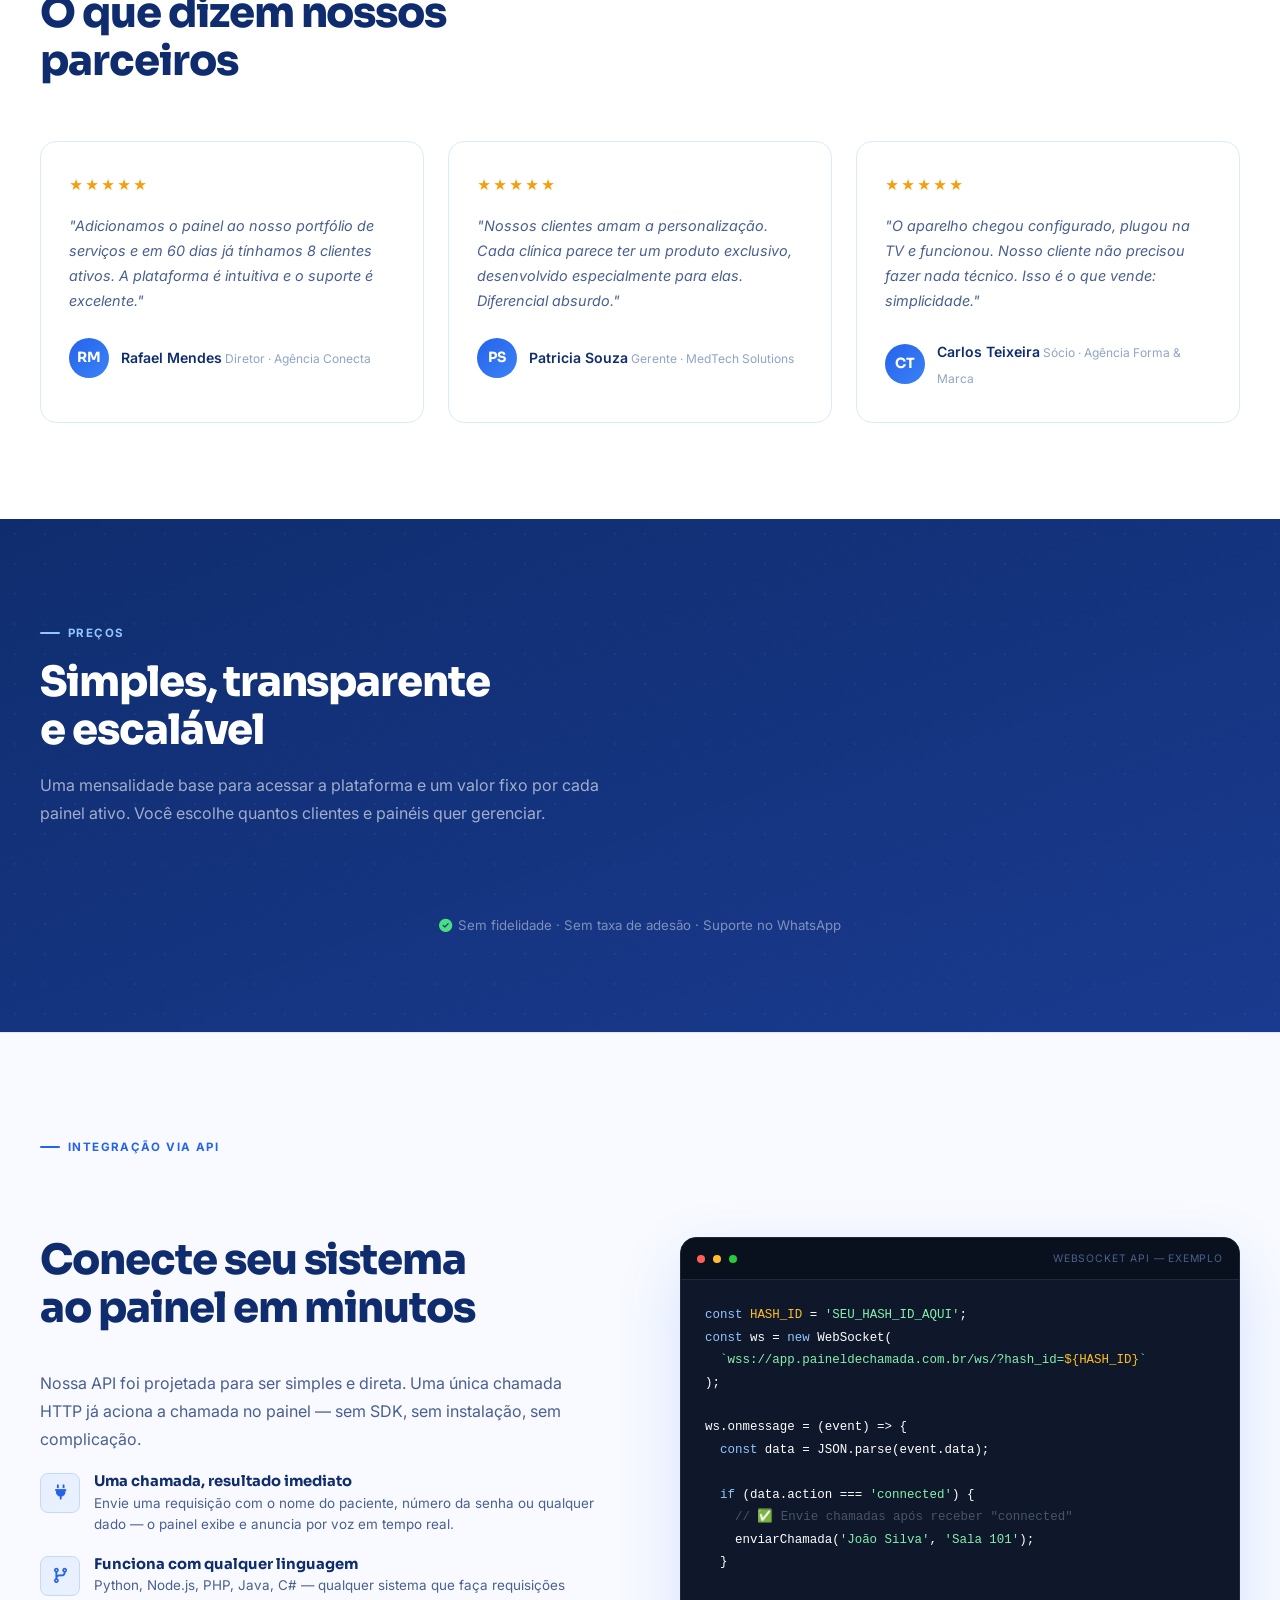
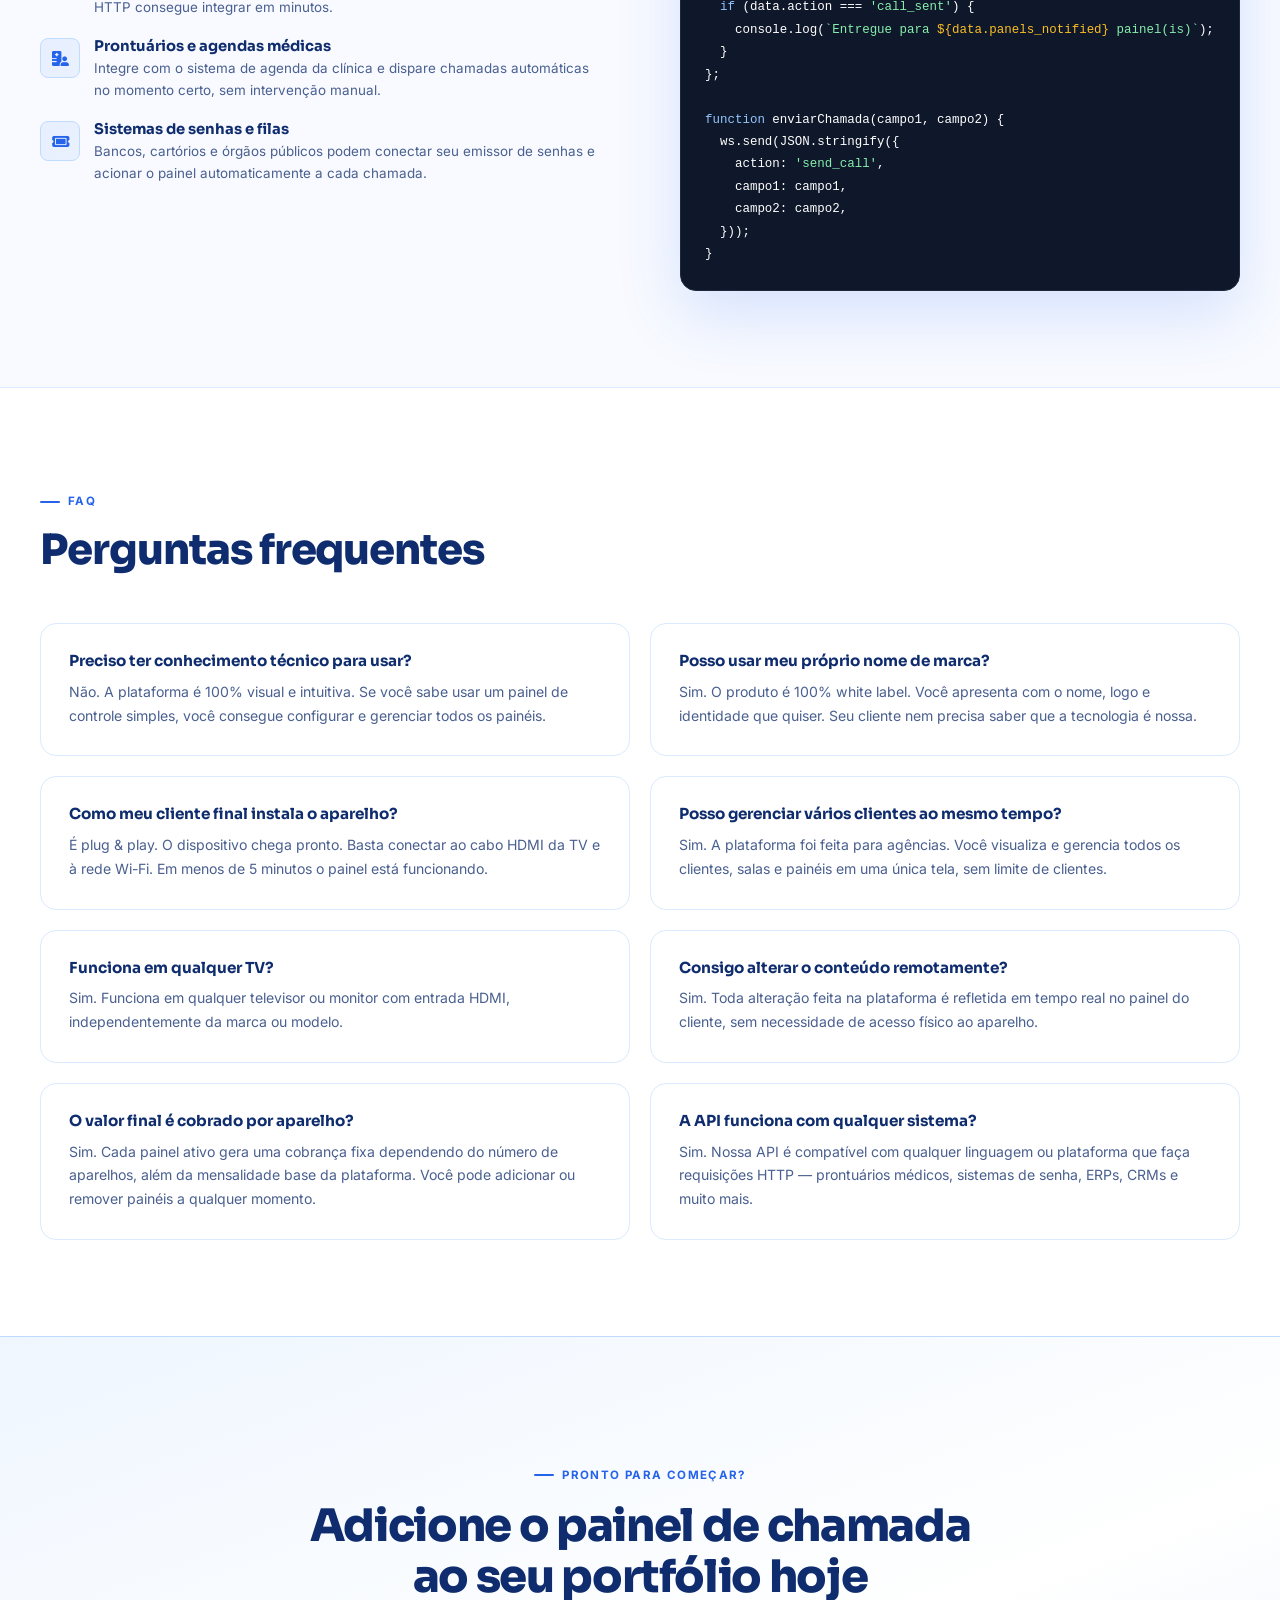
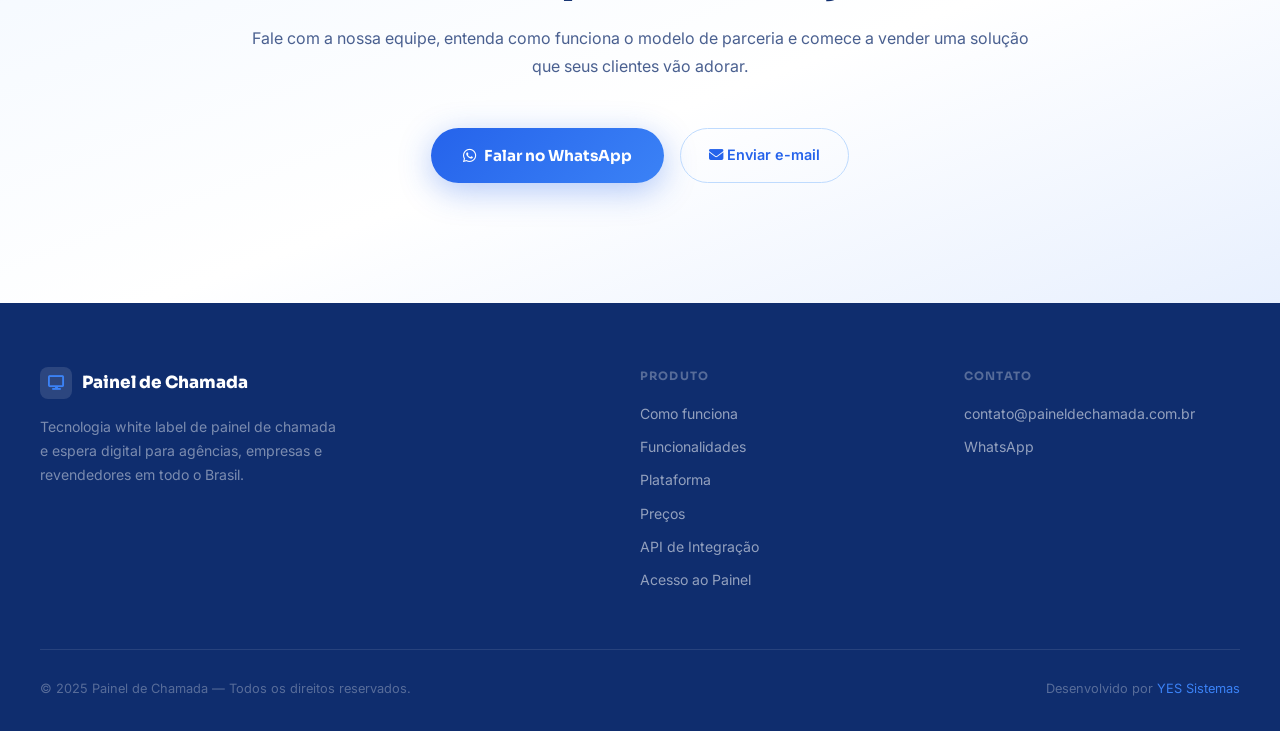
==== commit 41323202: "d" ====
--- a/index.html
+++ b/index.html
@@ -1263,7 +1263,6 @@
         <h5>Produto</h5>
         <a href="#como-funciona">Como funciona</a>
         <a href="#funcionalidades">Funcionalidades</a>
-        <a href="#segmentos">Segmentos</a>
         <a href="#plataforma">Plataforma</a>
         <a href="#precos">Preços</a>
         <a href="#api">API de Integração</a>
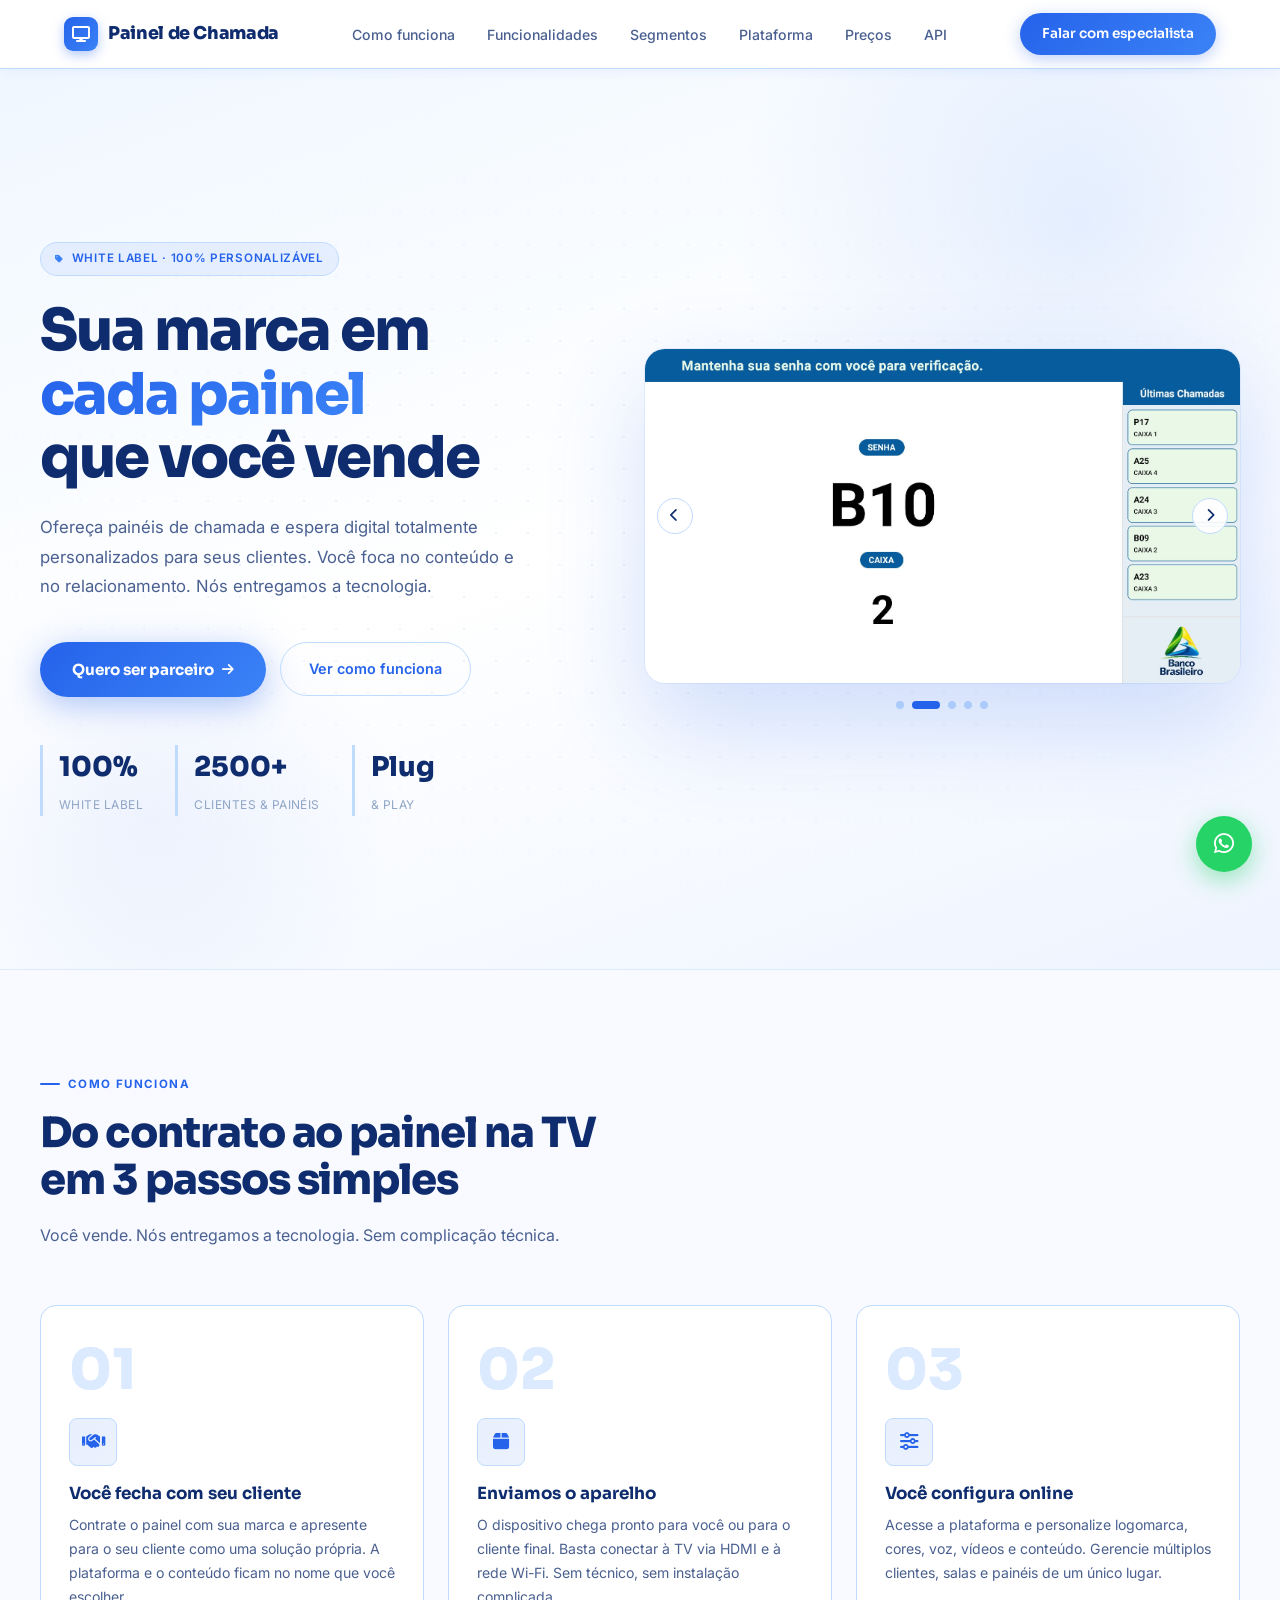
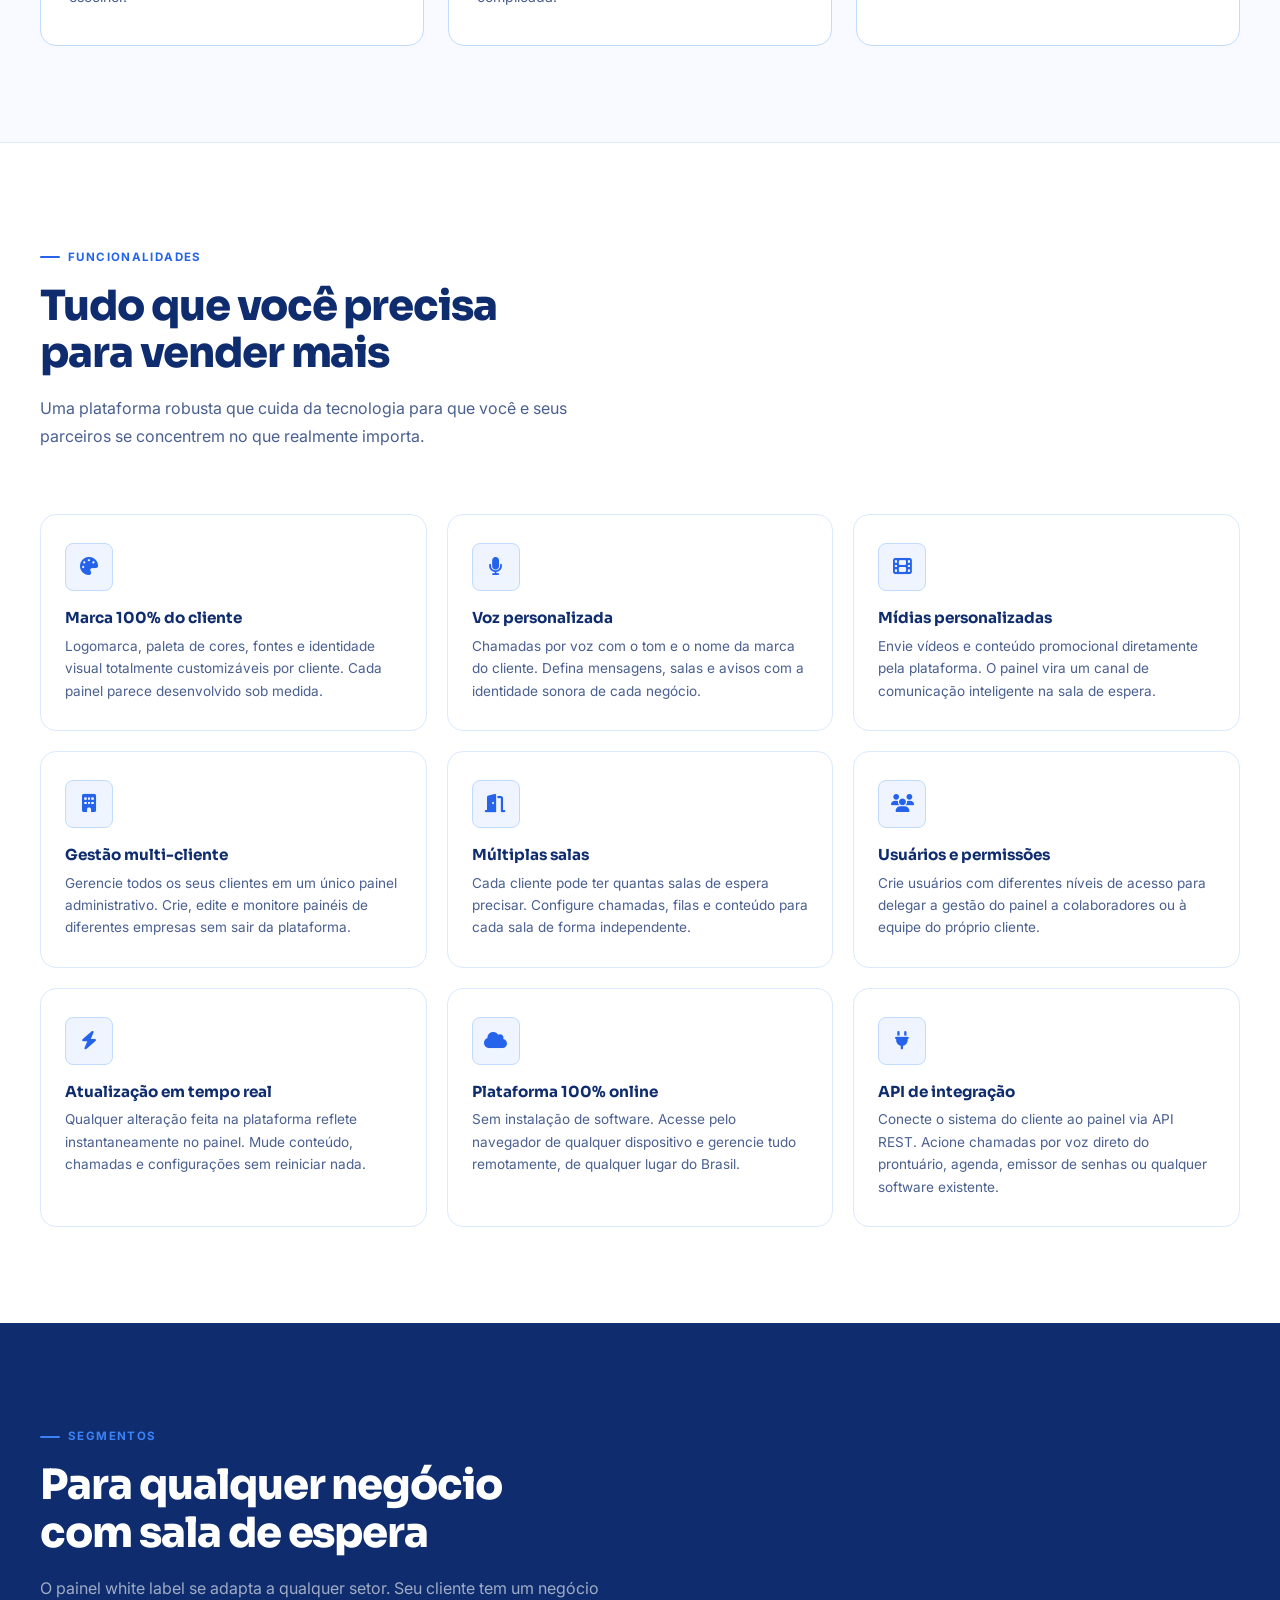
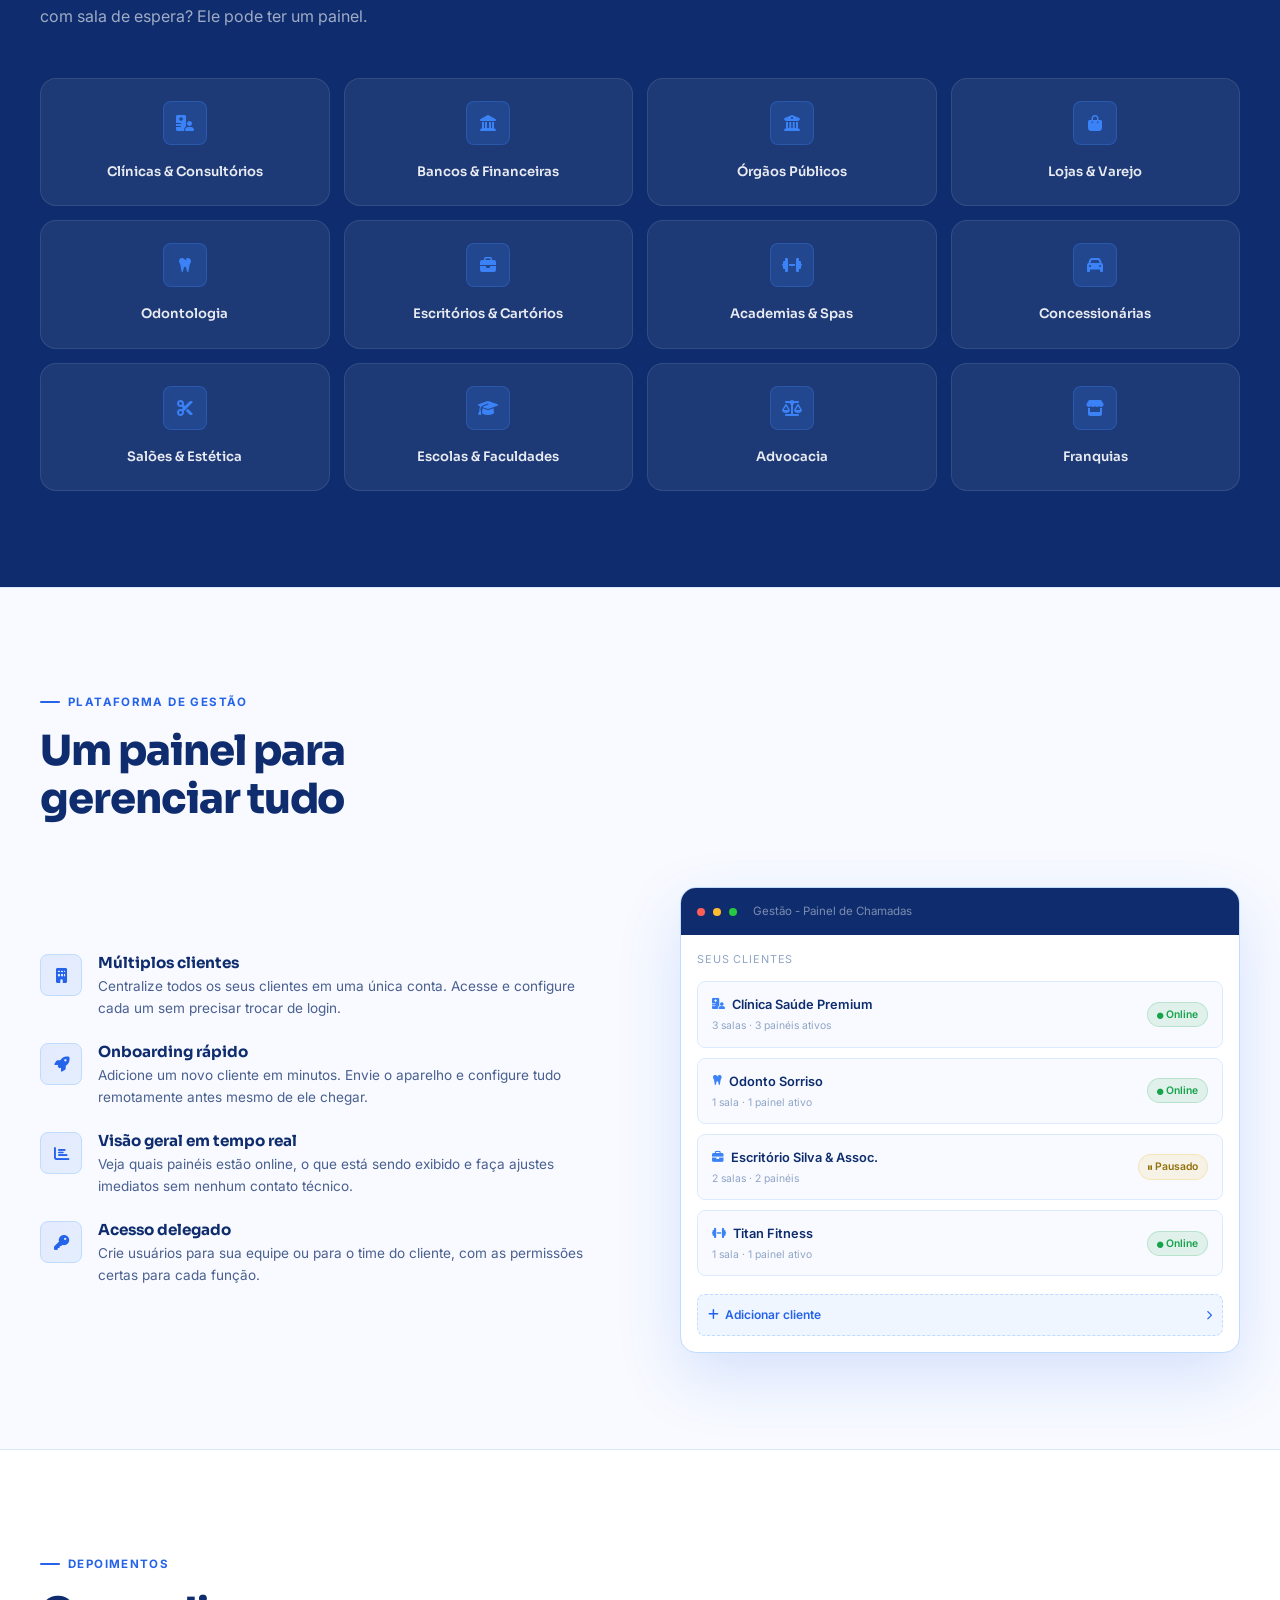
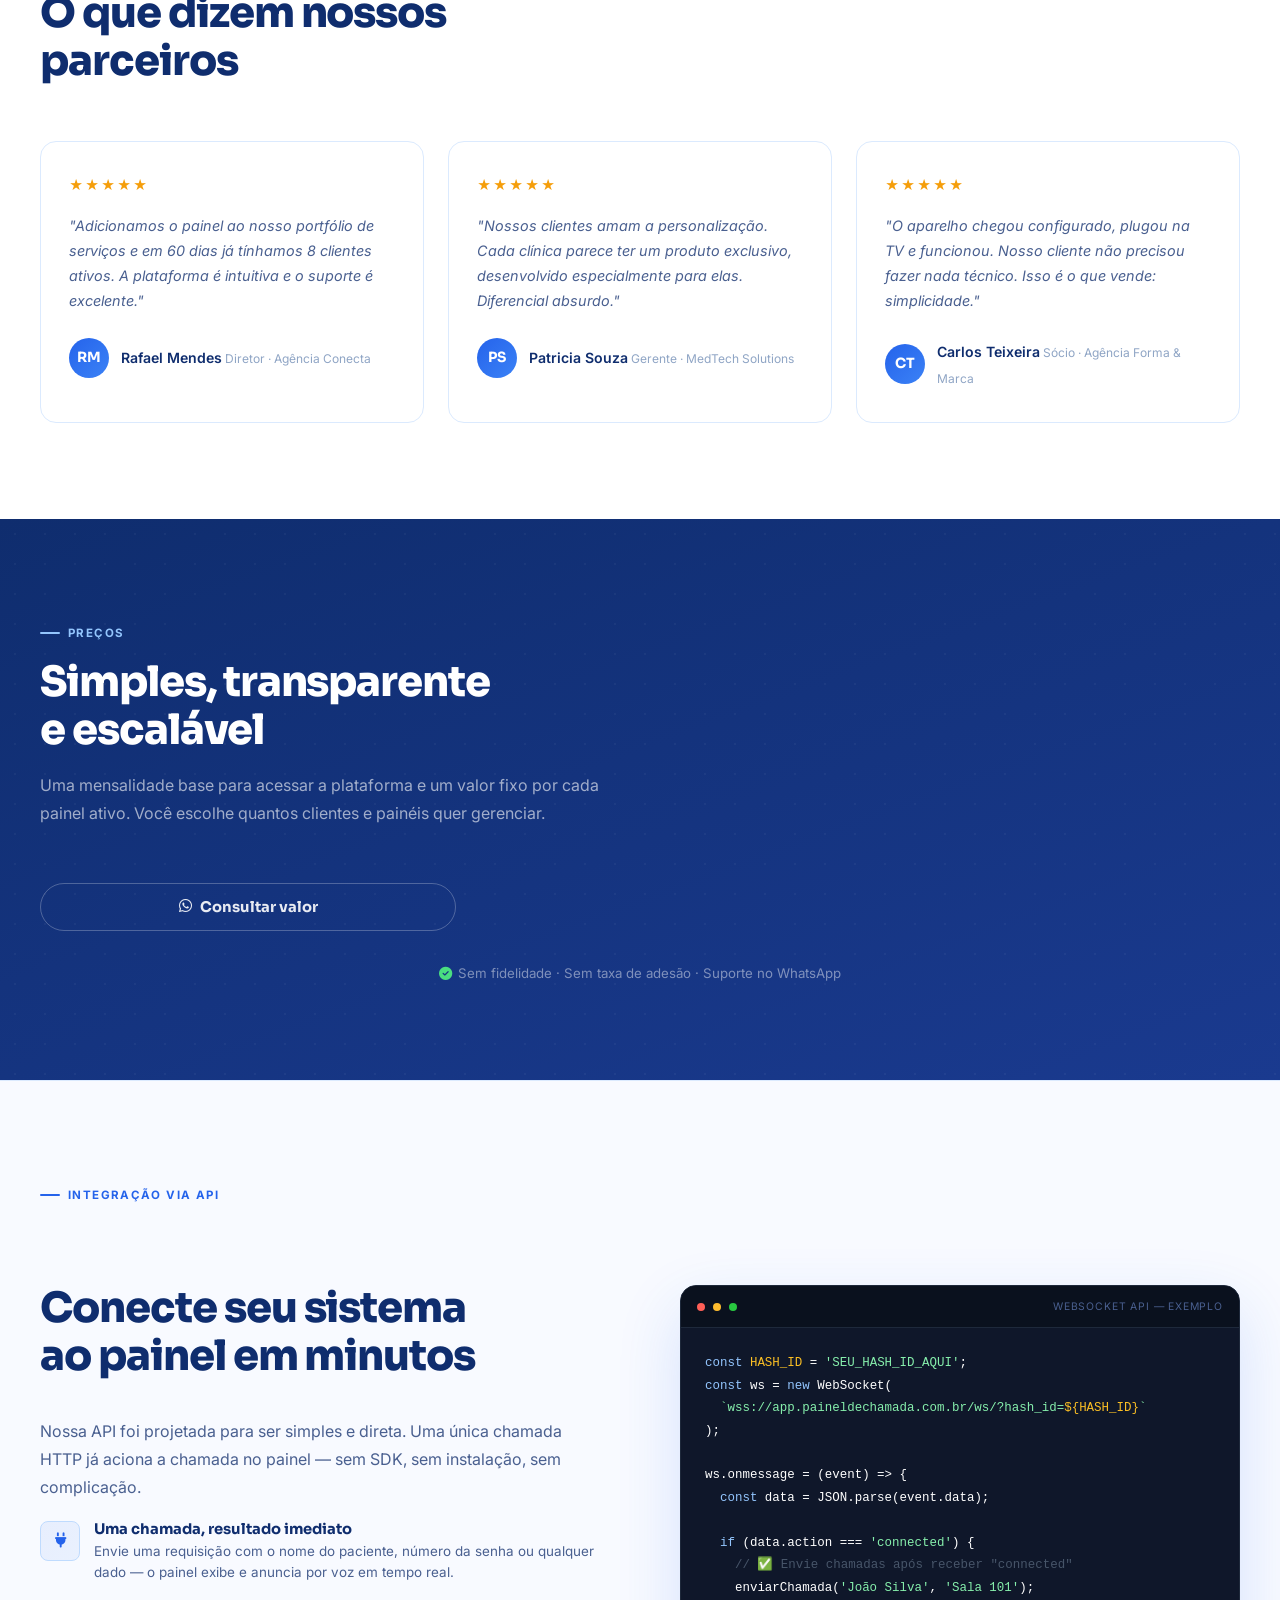
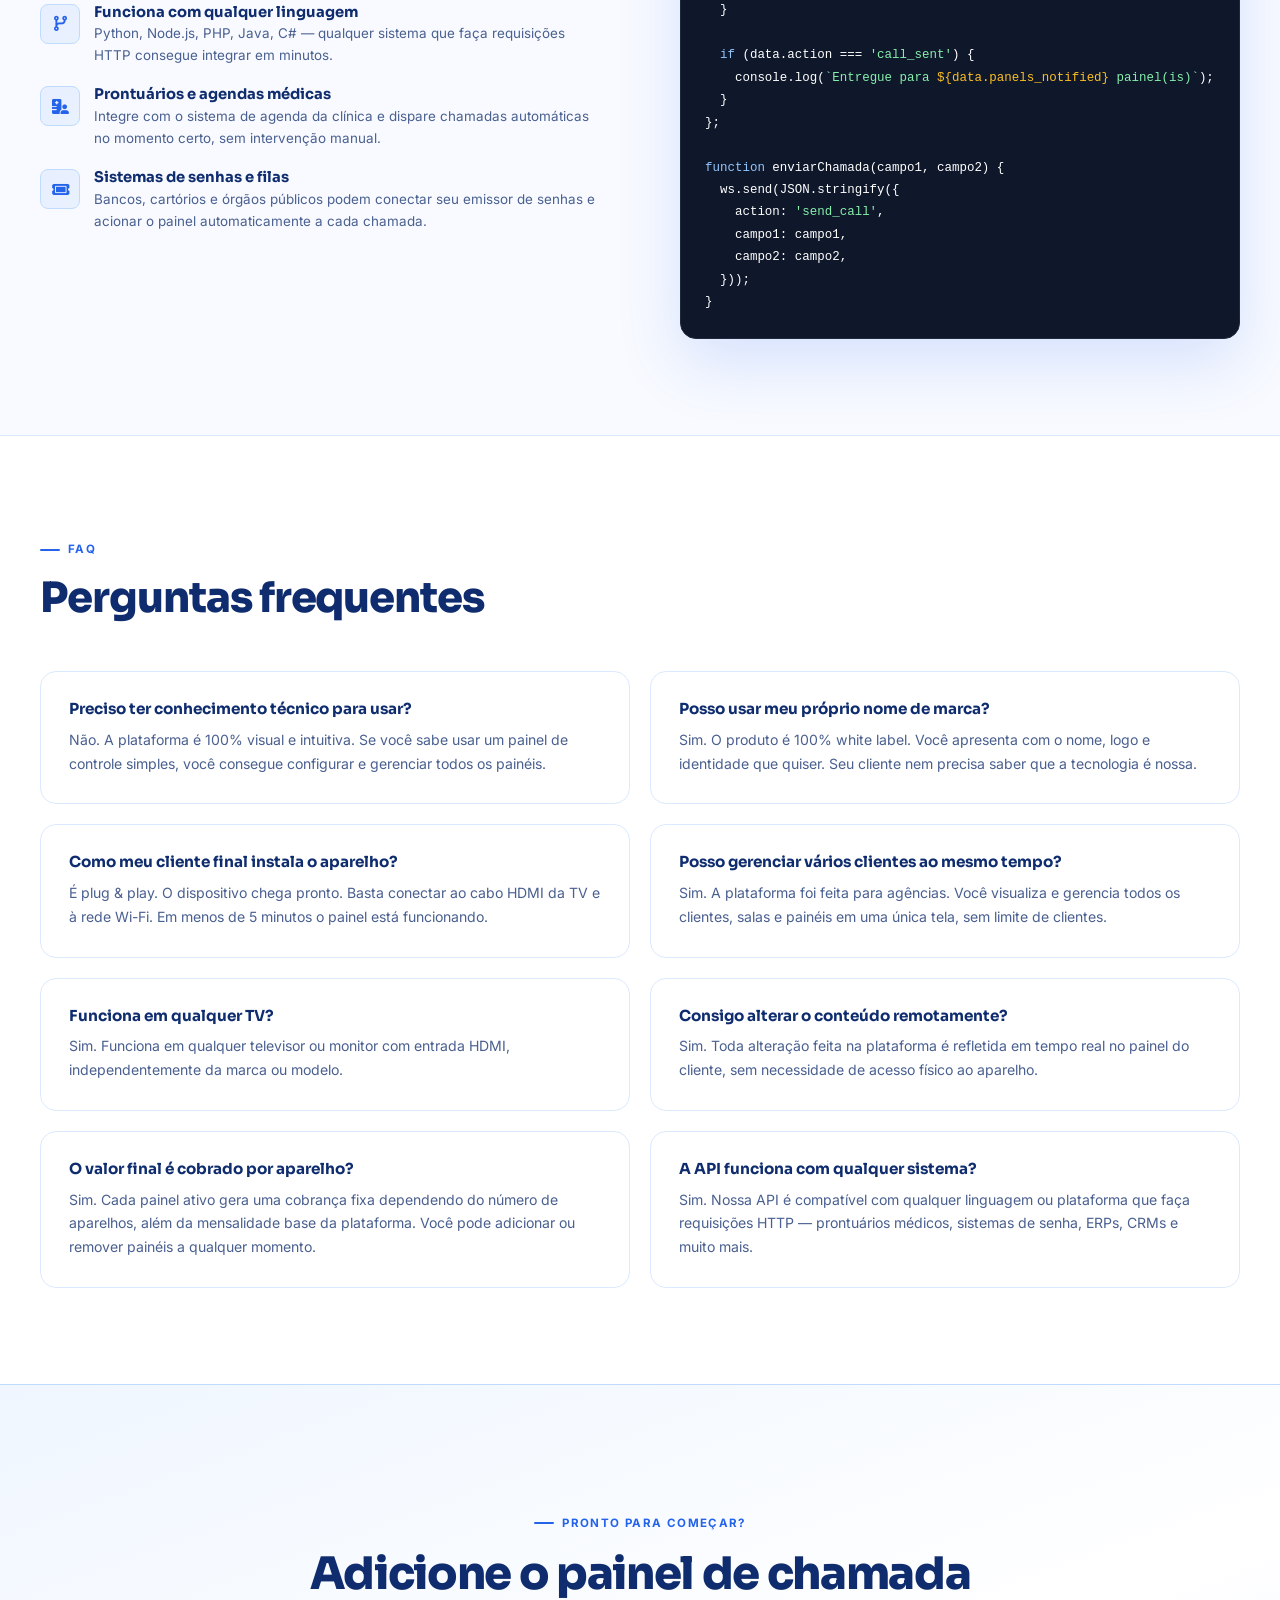
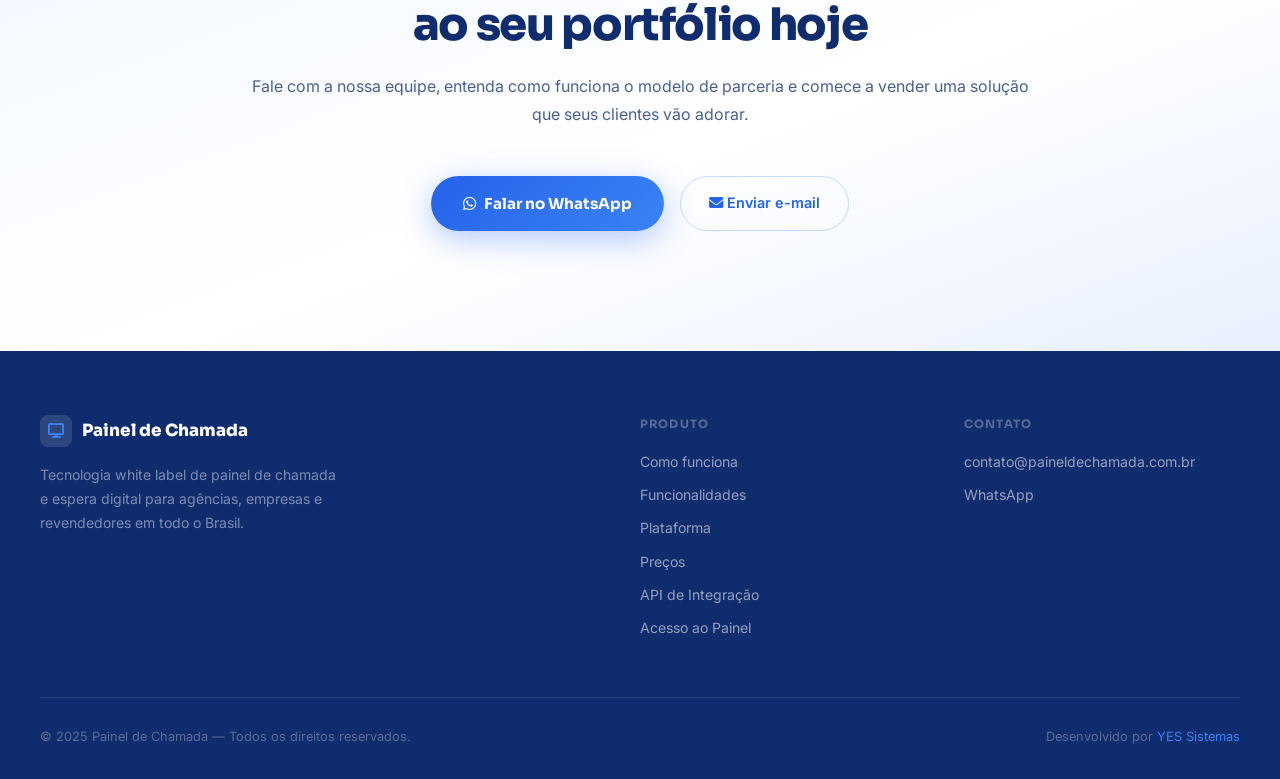
==== commit b1e300ef: "f" ====
--- a/index.html
+++ b/index.html
@@ -1071,7 +1071,9 @@
     <h2 class="sec-title">Simples, transparente<br>e escalável</h2>
     <p class="sec-sub">Uma mensalidade base para acessar a plataforma e um valor fixo por cada painel ativo. Você escolhe quantos clientes e painéis quer gerenciar.</p>
     <div class="pricing-grid">
-
+<button class="pricing-cta-btn outline" onclick="window.open('https://wa.me/5537991216265?text=Ol%C3%A1%2C%20quero%20saber%20o%20valor%20da%20mensalidade%20base.','_blank')">
+          <i class="fa-brands fa-whatsapp"></i> Consultar valor
+        </button>
       <!-- Card: Plataforma -->
       <div class="pricing-card" style="display:none;">
         <p class="pc-title">Acesso à Plataforma</p>
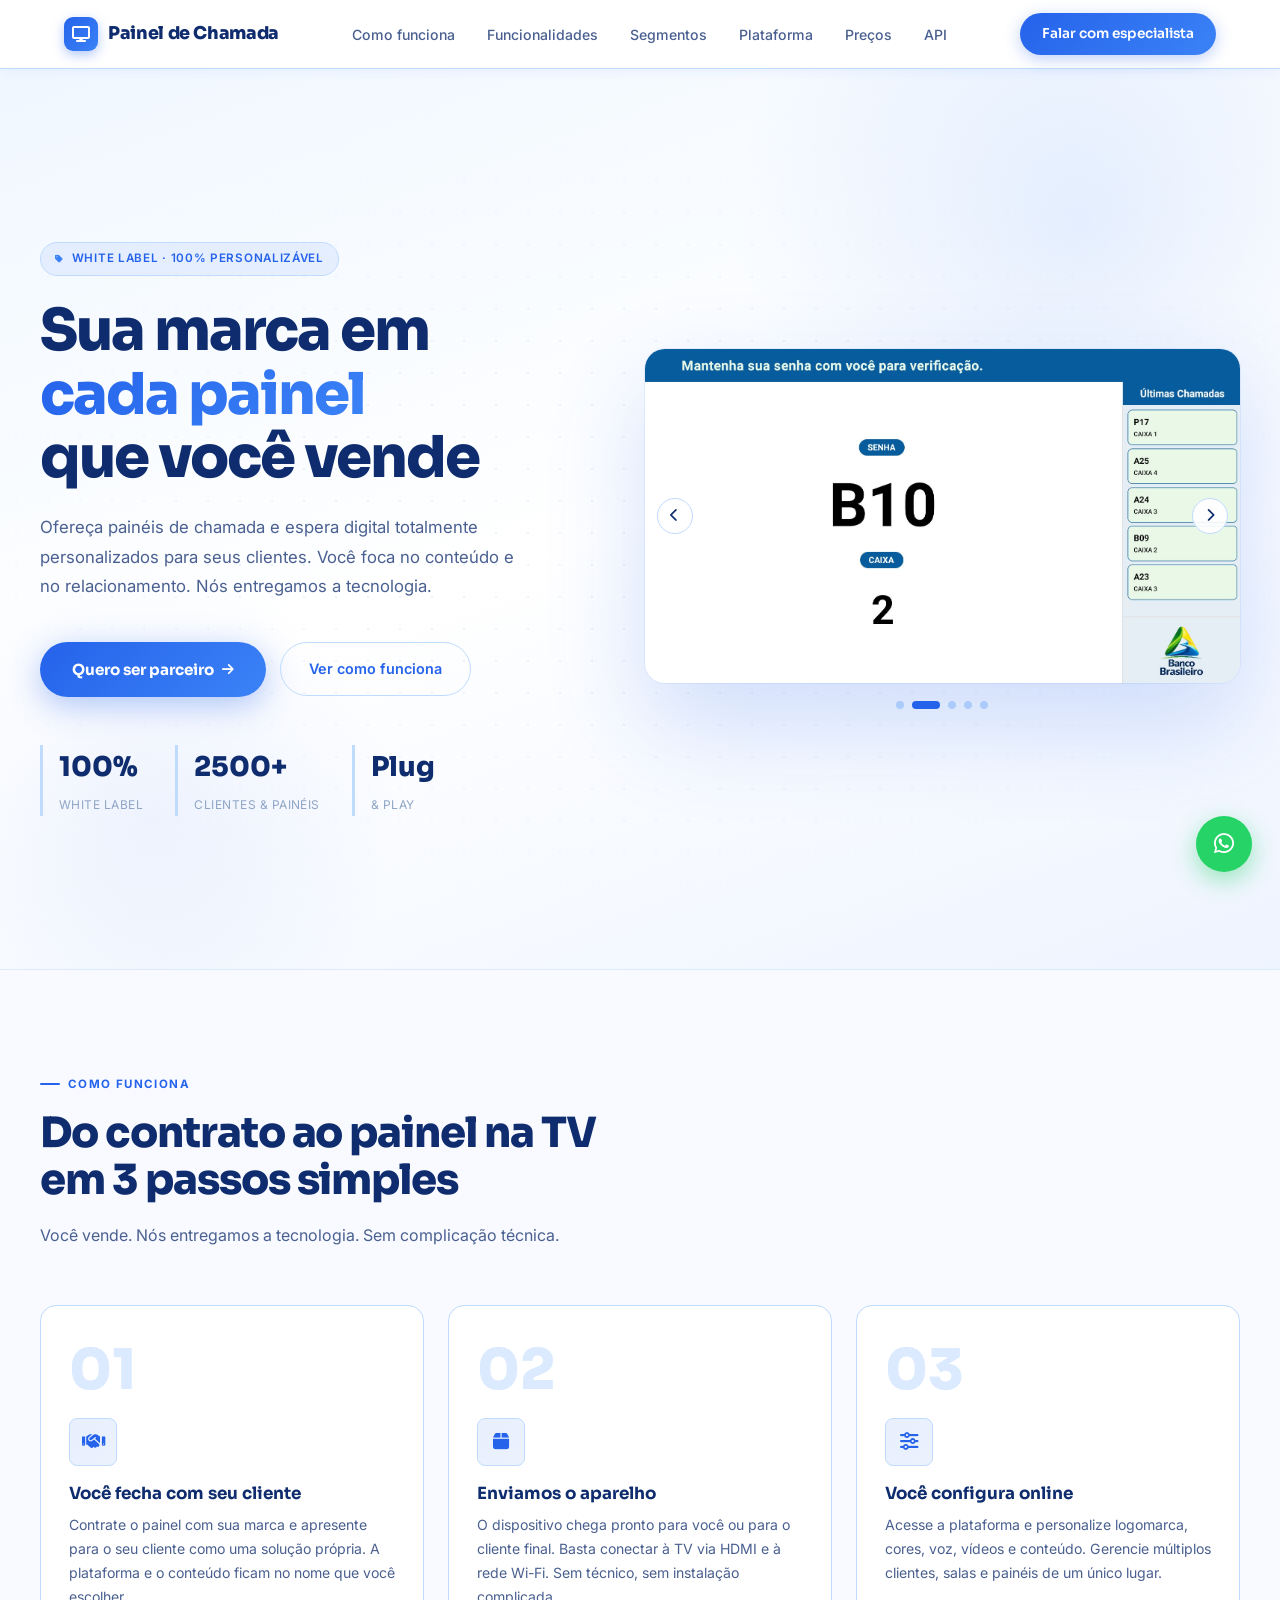
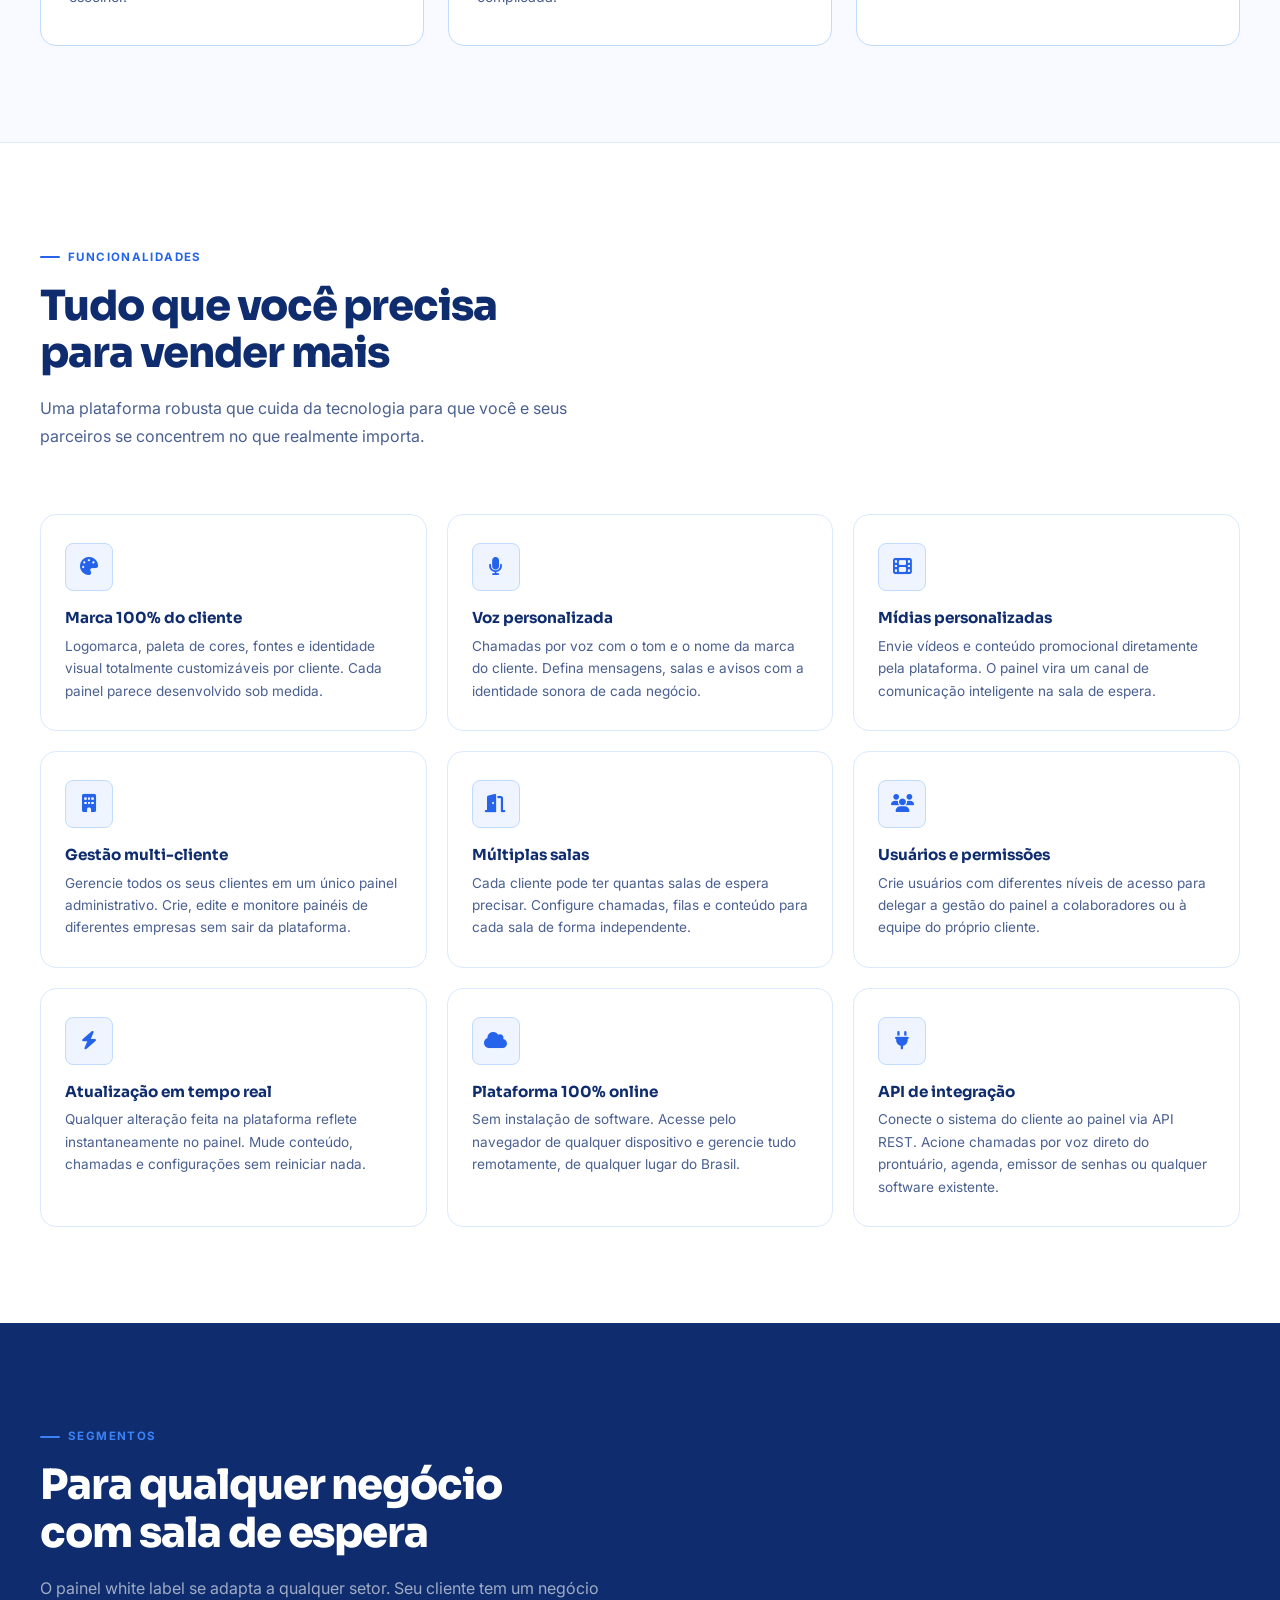
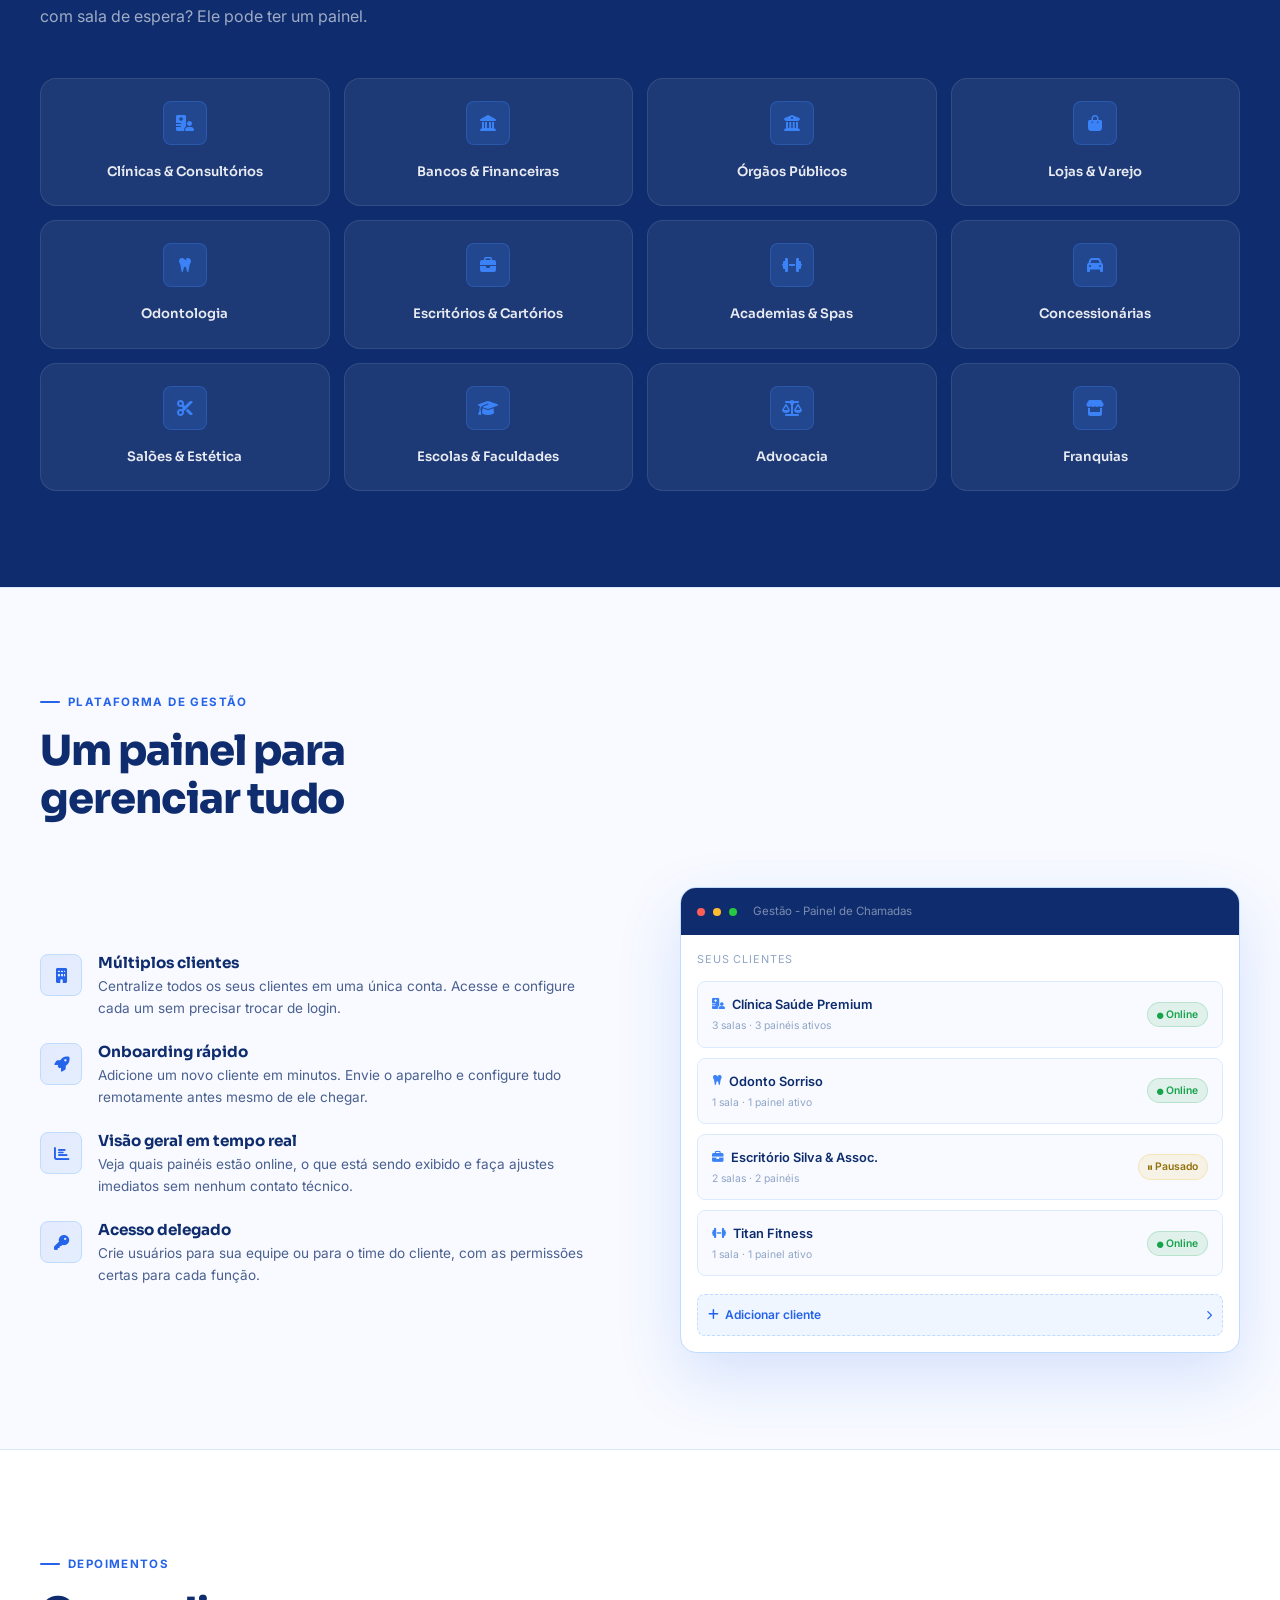
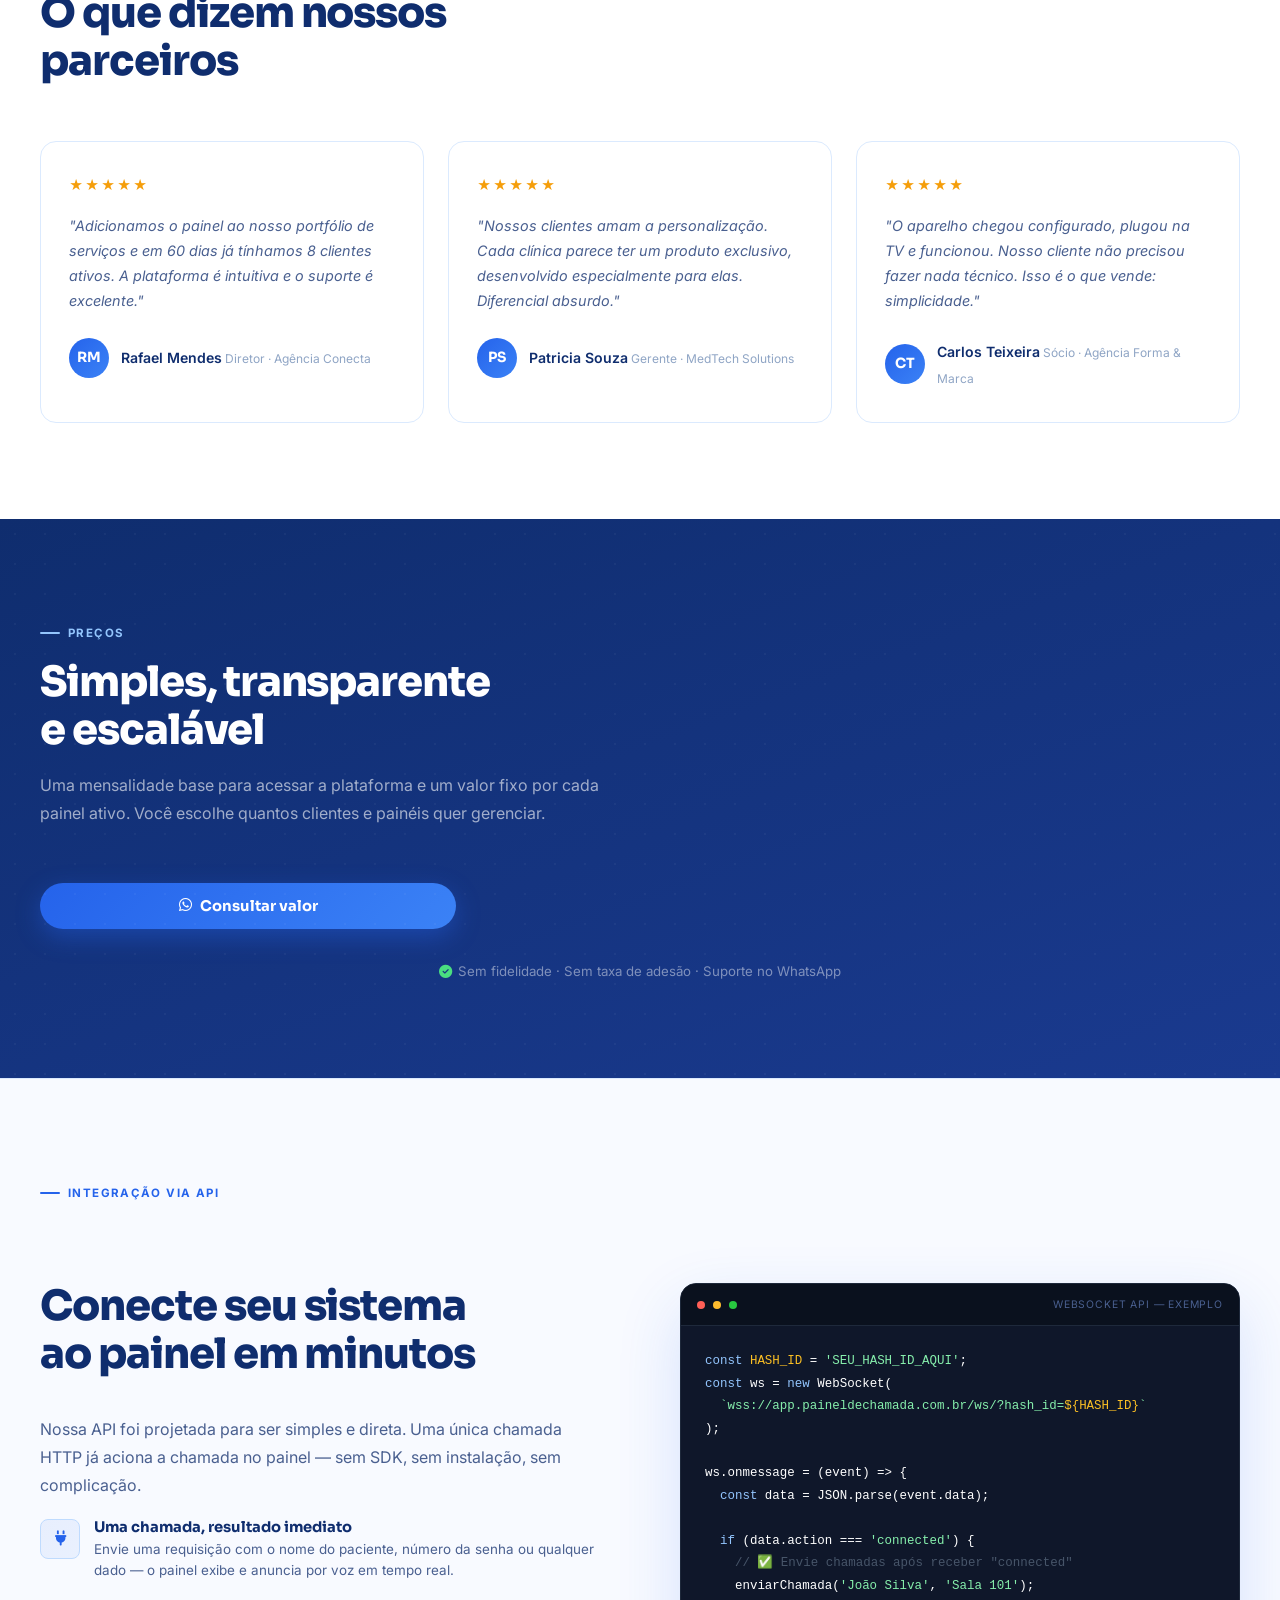
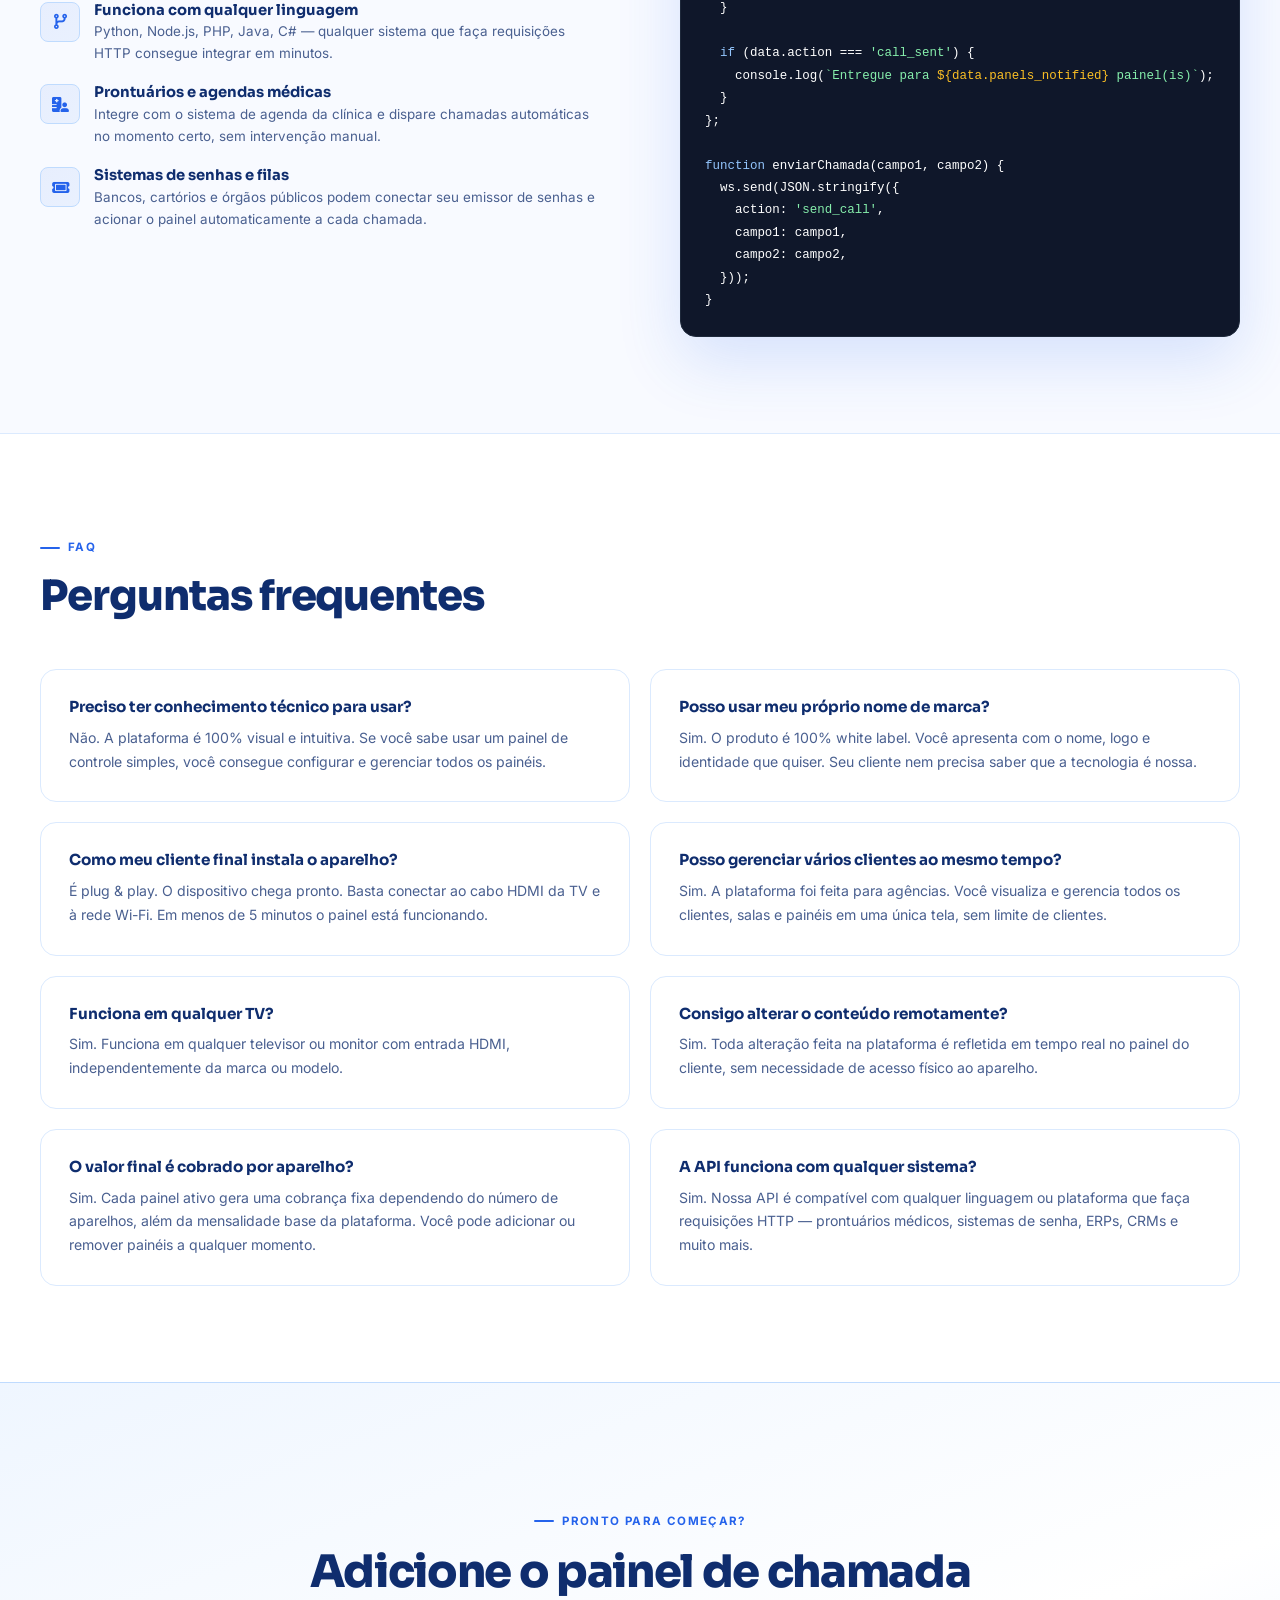
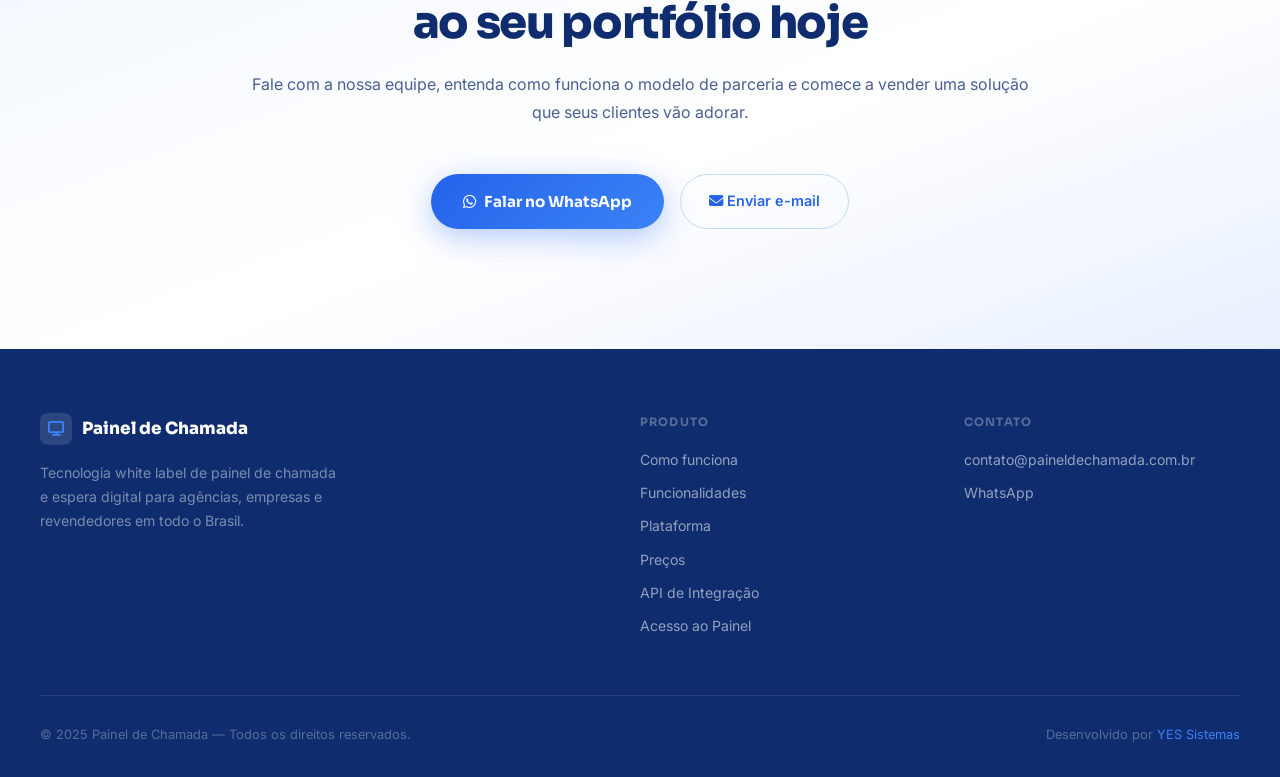
==== commit 6ca887b7: "s" ====
--- a/index.html
+++ b/index.html
@@ -1071,7 +1071,7 @@
     <h2 class="sec-title">Simples, transparente<br>e escalável</h2>
     <p class="sec-sub">Uma mensalidade base para acessar a plataforma e um valor fixo por cada painel ativo. Você escolhe quantos clientes e painéis quer gerenciar.</p>
     <div class="pricing-grid">
-<button class="pricing-cta-btn outline" onclick="window.open('https://wa.me/5537991216265?text=Ol%C3%A1%2C%20quero%20saber%20o%20valor%20da%20mensalidade%20base.','_blank')">
+<button class="pricing-cta-btn primary" onclick="window.open('https://wa.me/5537991216265?text=Ol%C3%A1%2C%20quero%20saber%20o%20valor%20da%20mensalidade%20base.','_blank')">
           <i class="fa-brands fa-whatsapp"></i> Consultar valor
         </button>
       <!-- Card: Plataforma -->
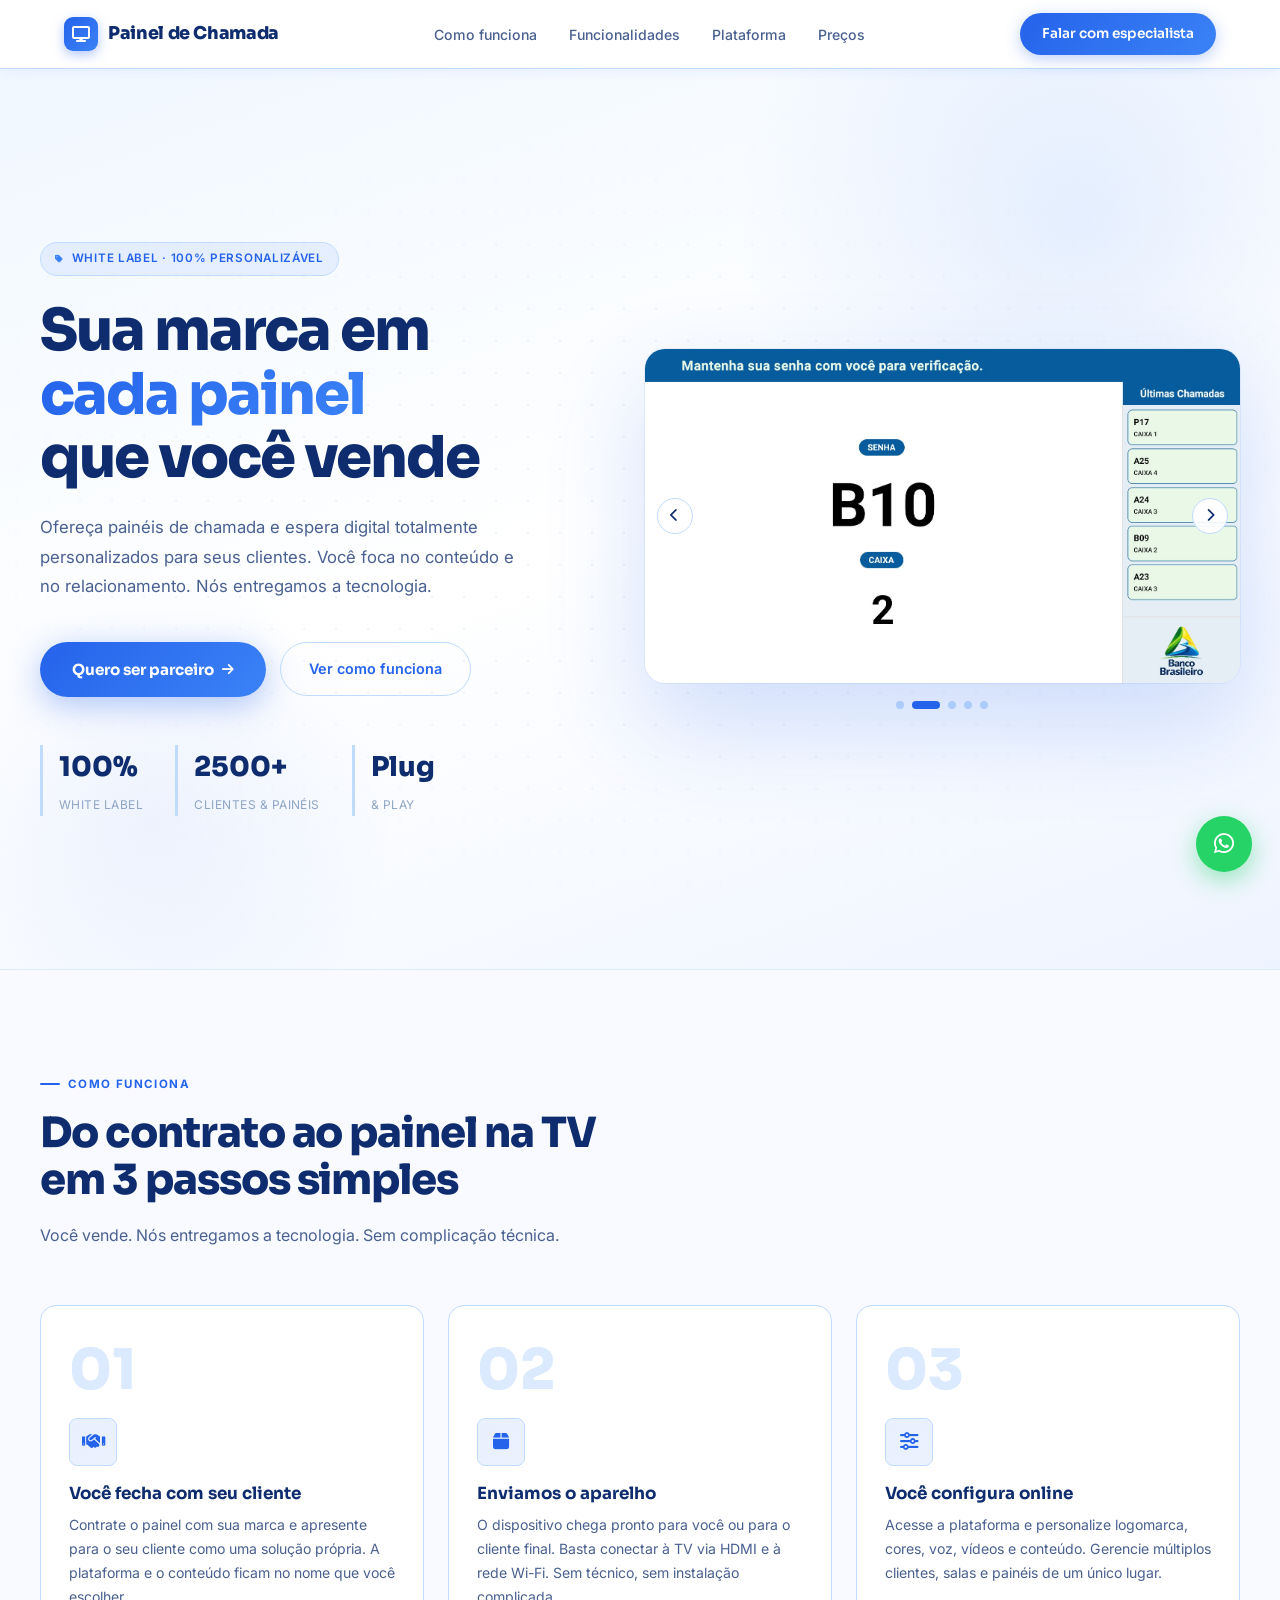
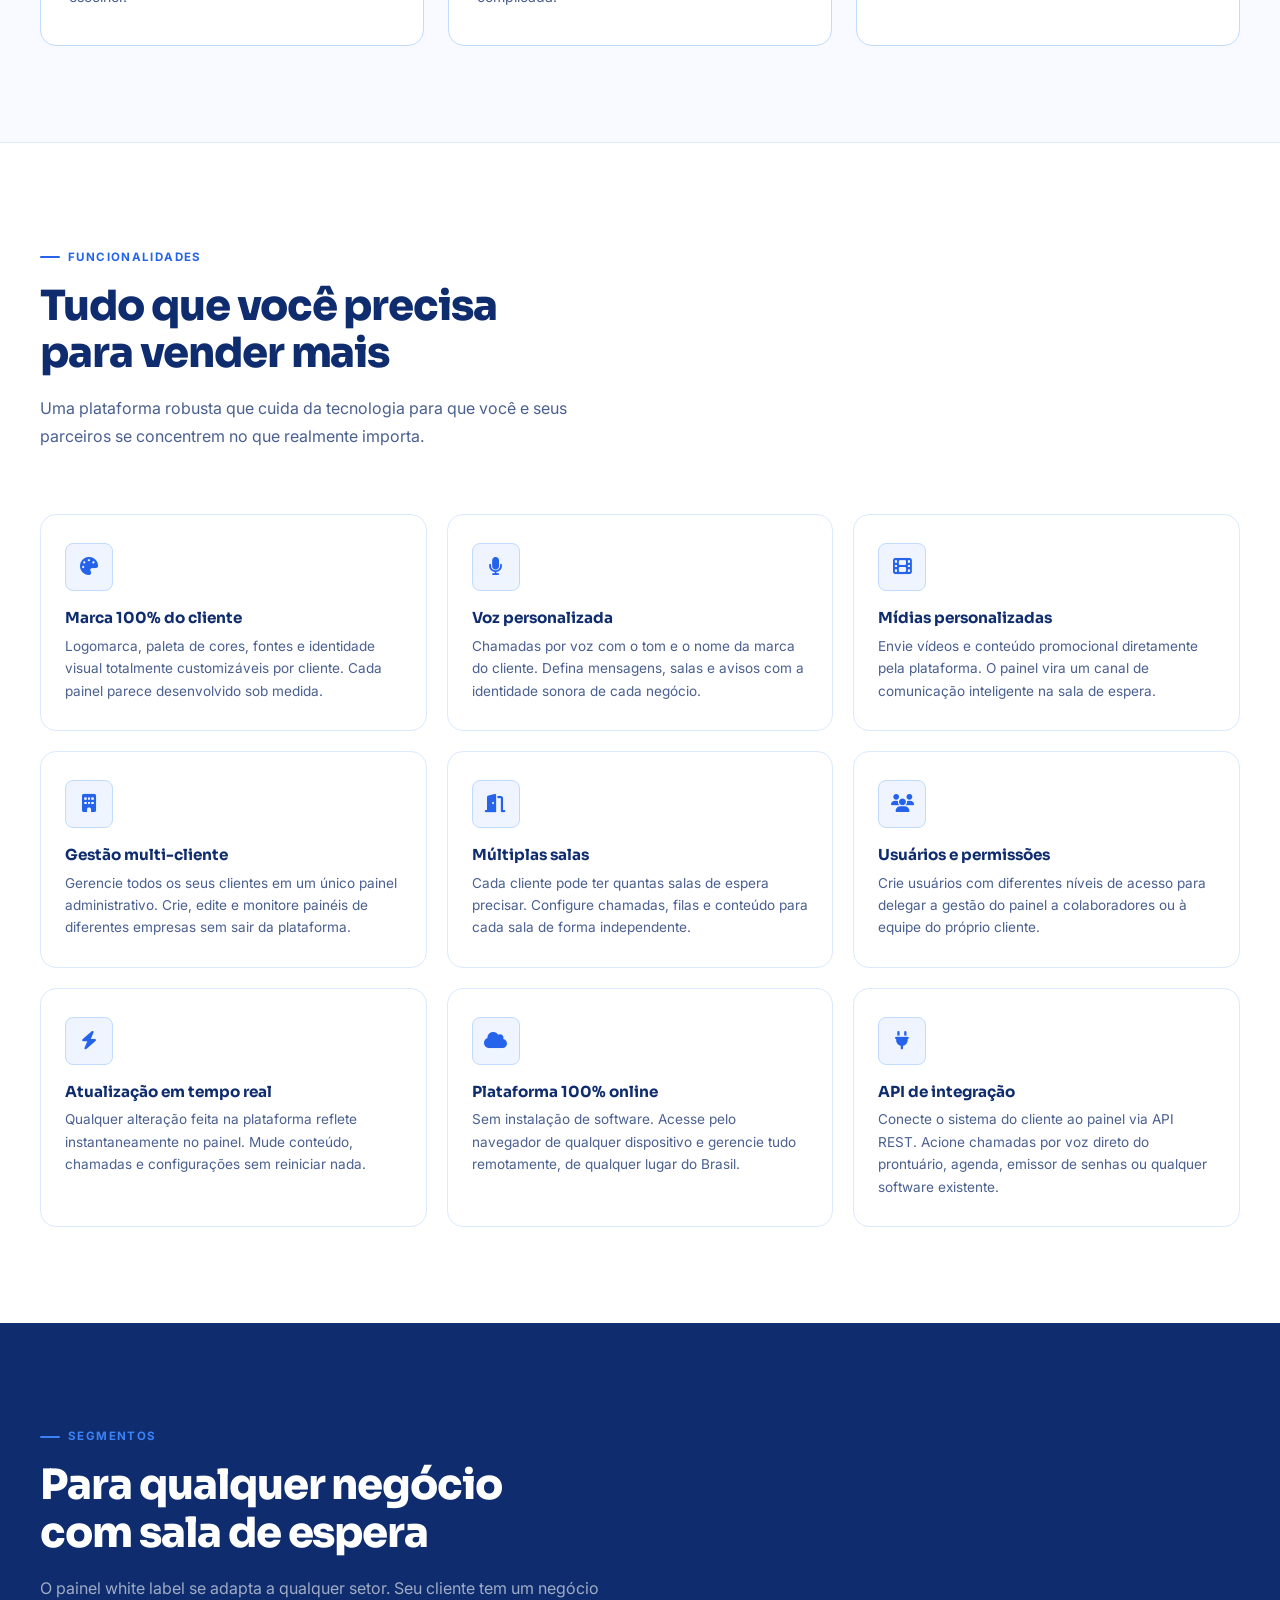
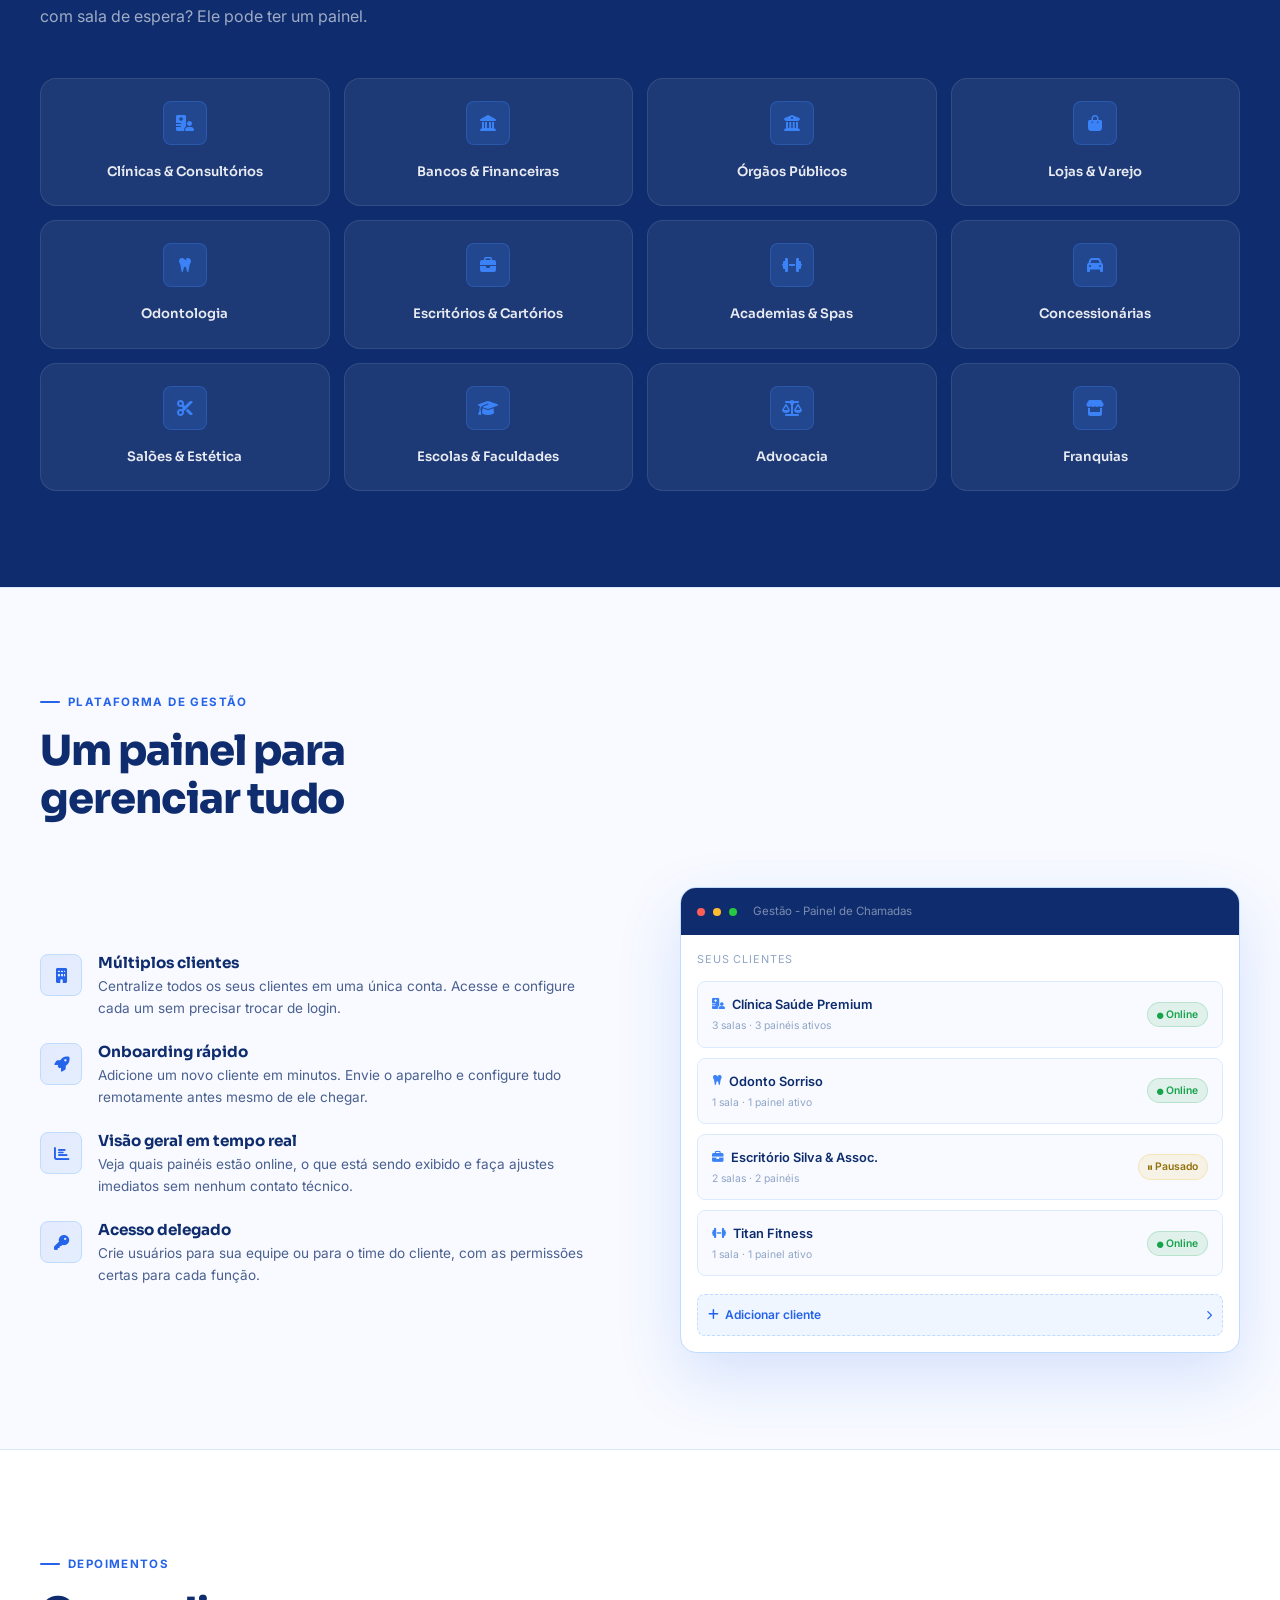
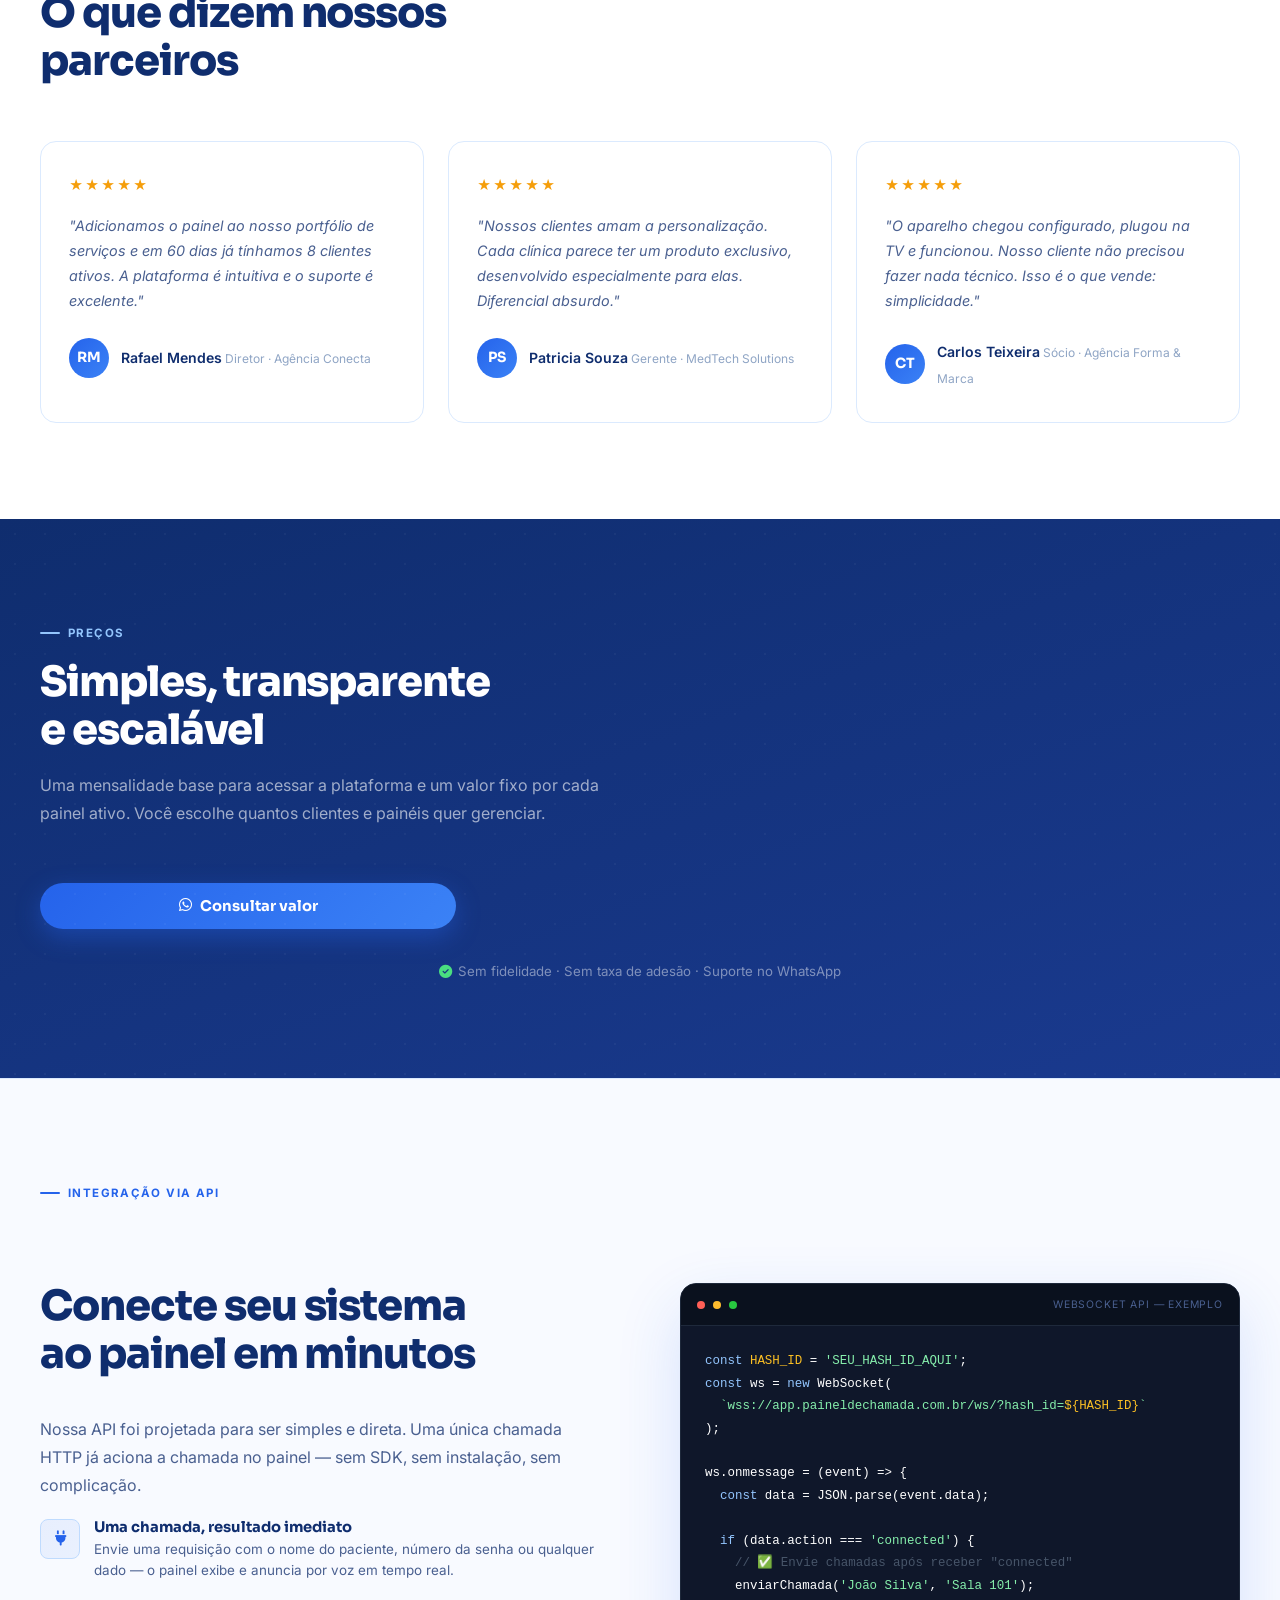
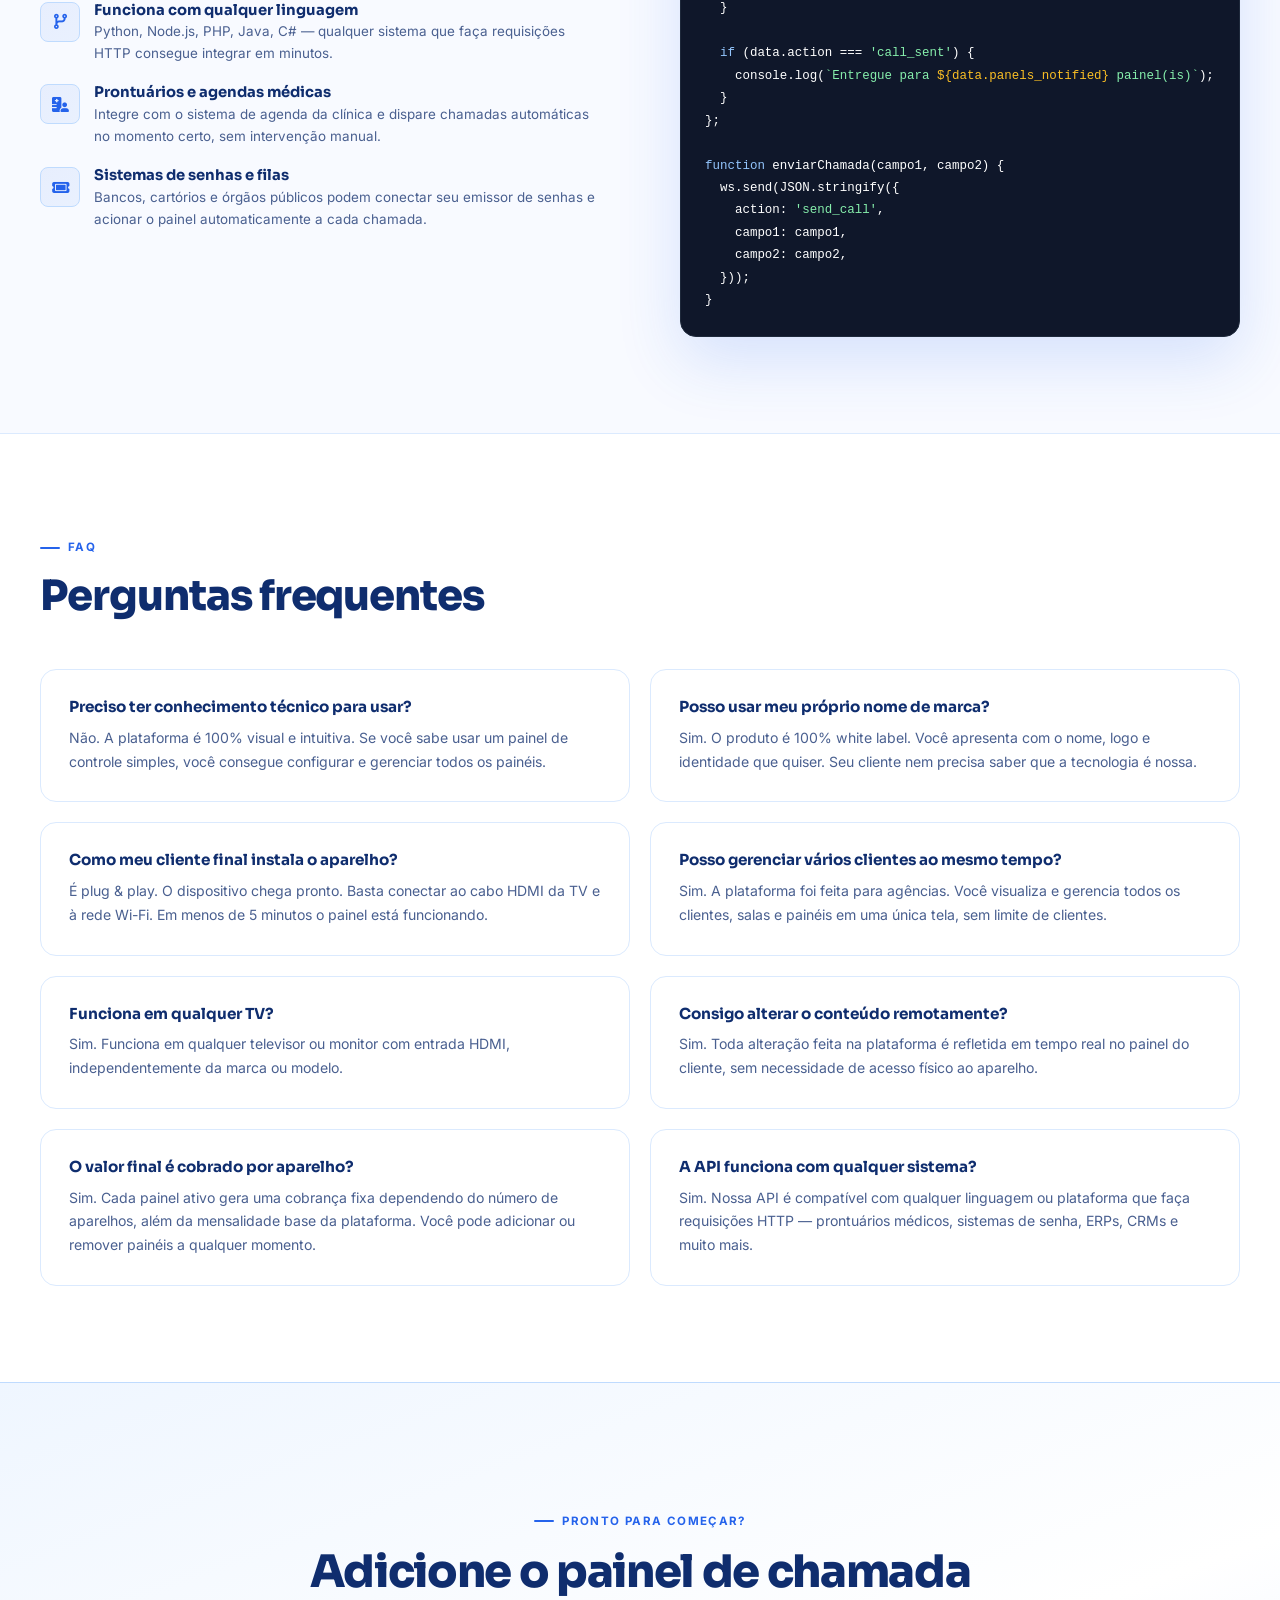
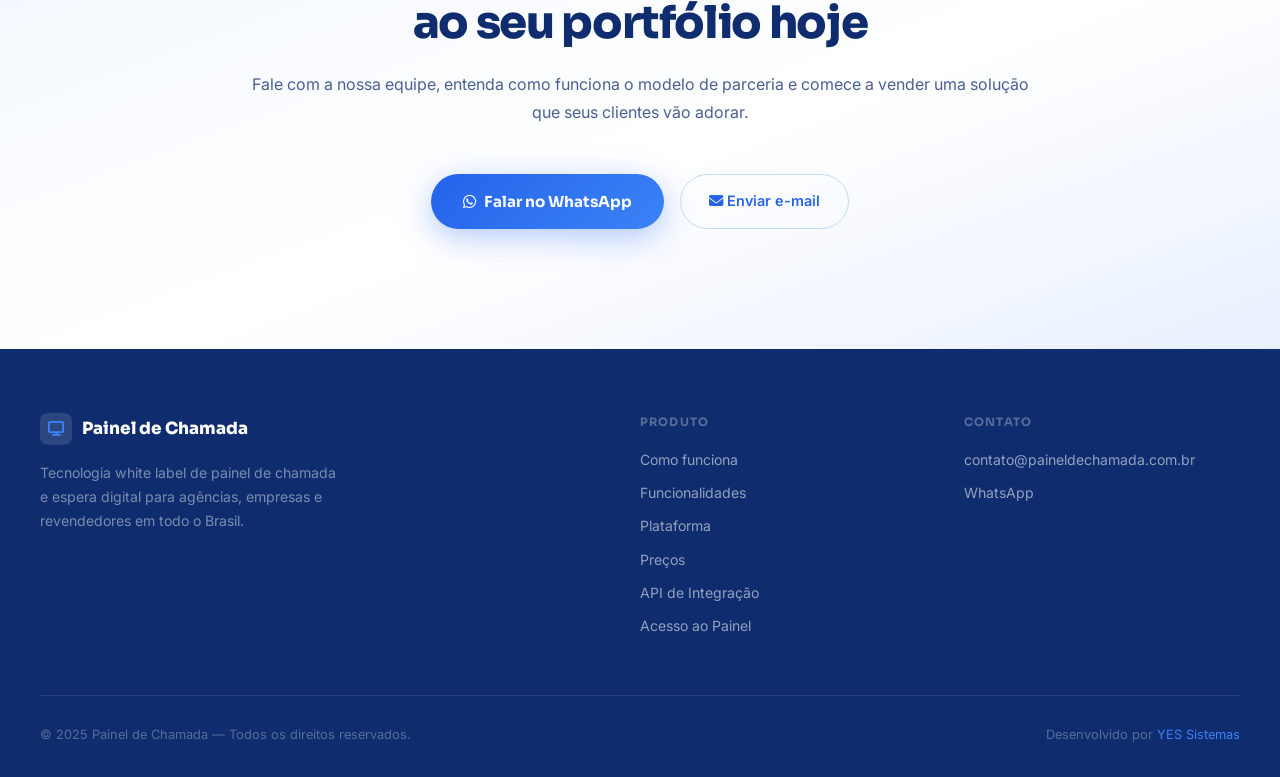
==== commit 59448da3: "f" ====
--- a/index.html
+++ b/index.html
@@ -850,11 +850,9 @@
     </a>
     <ul class="nav-links">
       <li><a href="#como-funciona">Como funciona</a></li>
-      <li><a href="#funcionalidades">Funcionalidades</a></li>
-      <li><a href="#segmentos">Segmentos</a></li>
+      <li><a href="#funcionalidades">Funcionalidades</a></li> 
       <li><a href="#plataforma">Plataforma</a></li>
-      <li><a href="#precos">Preços</a></li>
-      <li><a href="#api">API</a></li>
+      <li><a href="#precos">Preços</a></li> 
     </ul>
     <a class="btn-cta" href="https://wa.me/5537991216265?text=Ol%C3%A1%2C%20tenho%20interesse%20no%20Painel%20de%20Chamada%20White%20Label." target="_blank">Falar com especialista</a>
   </nav>
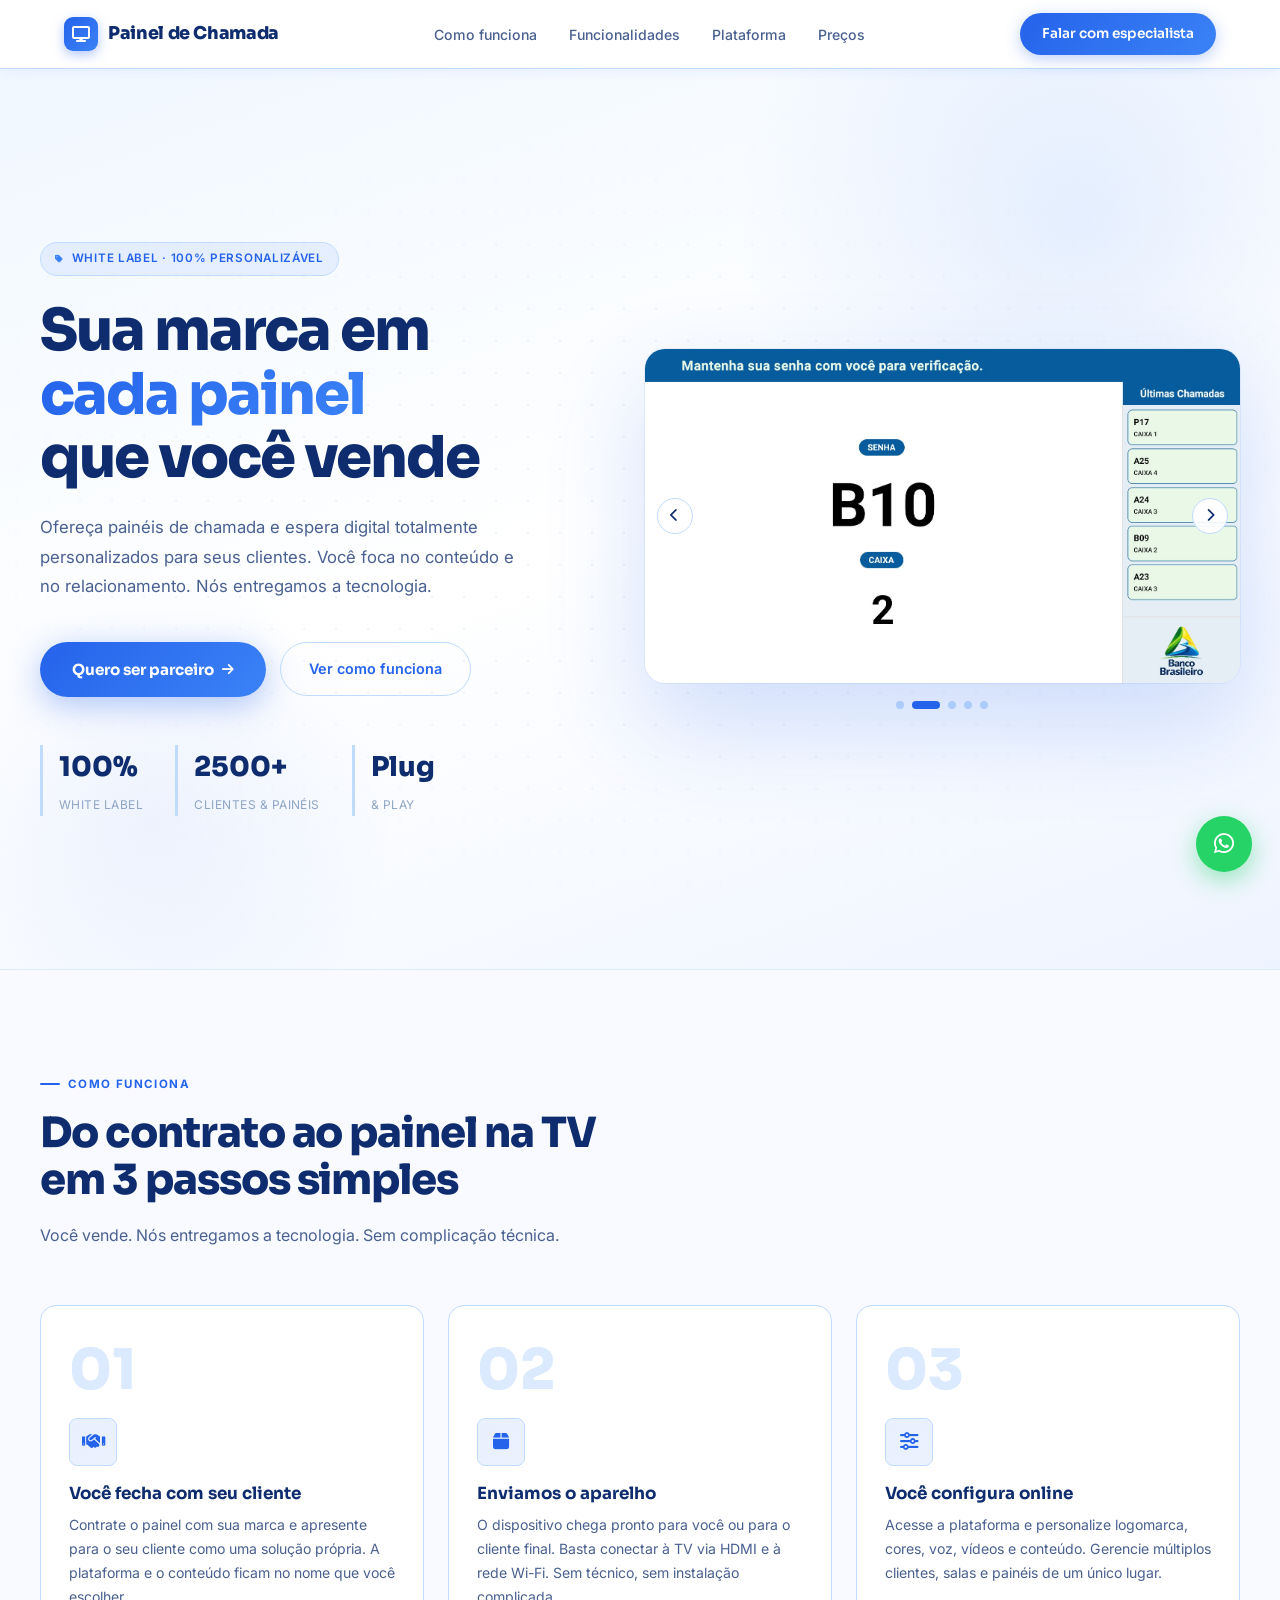
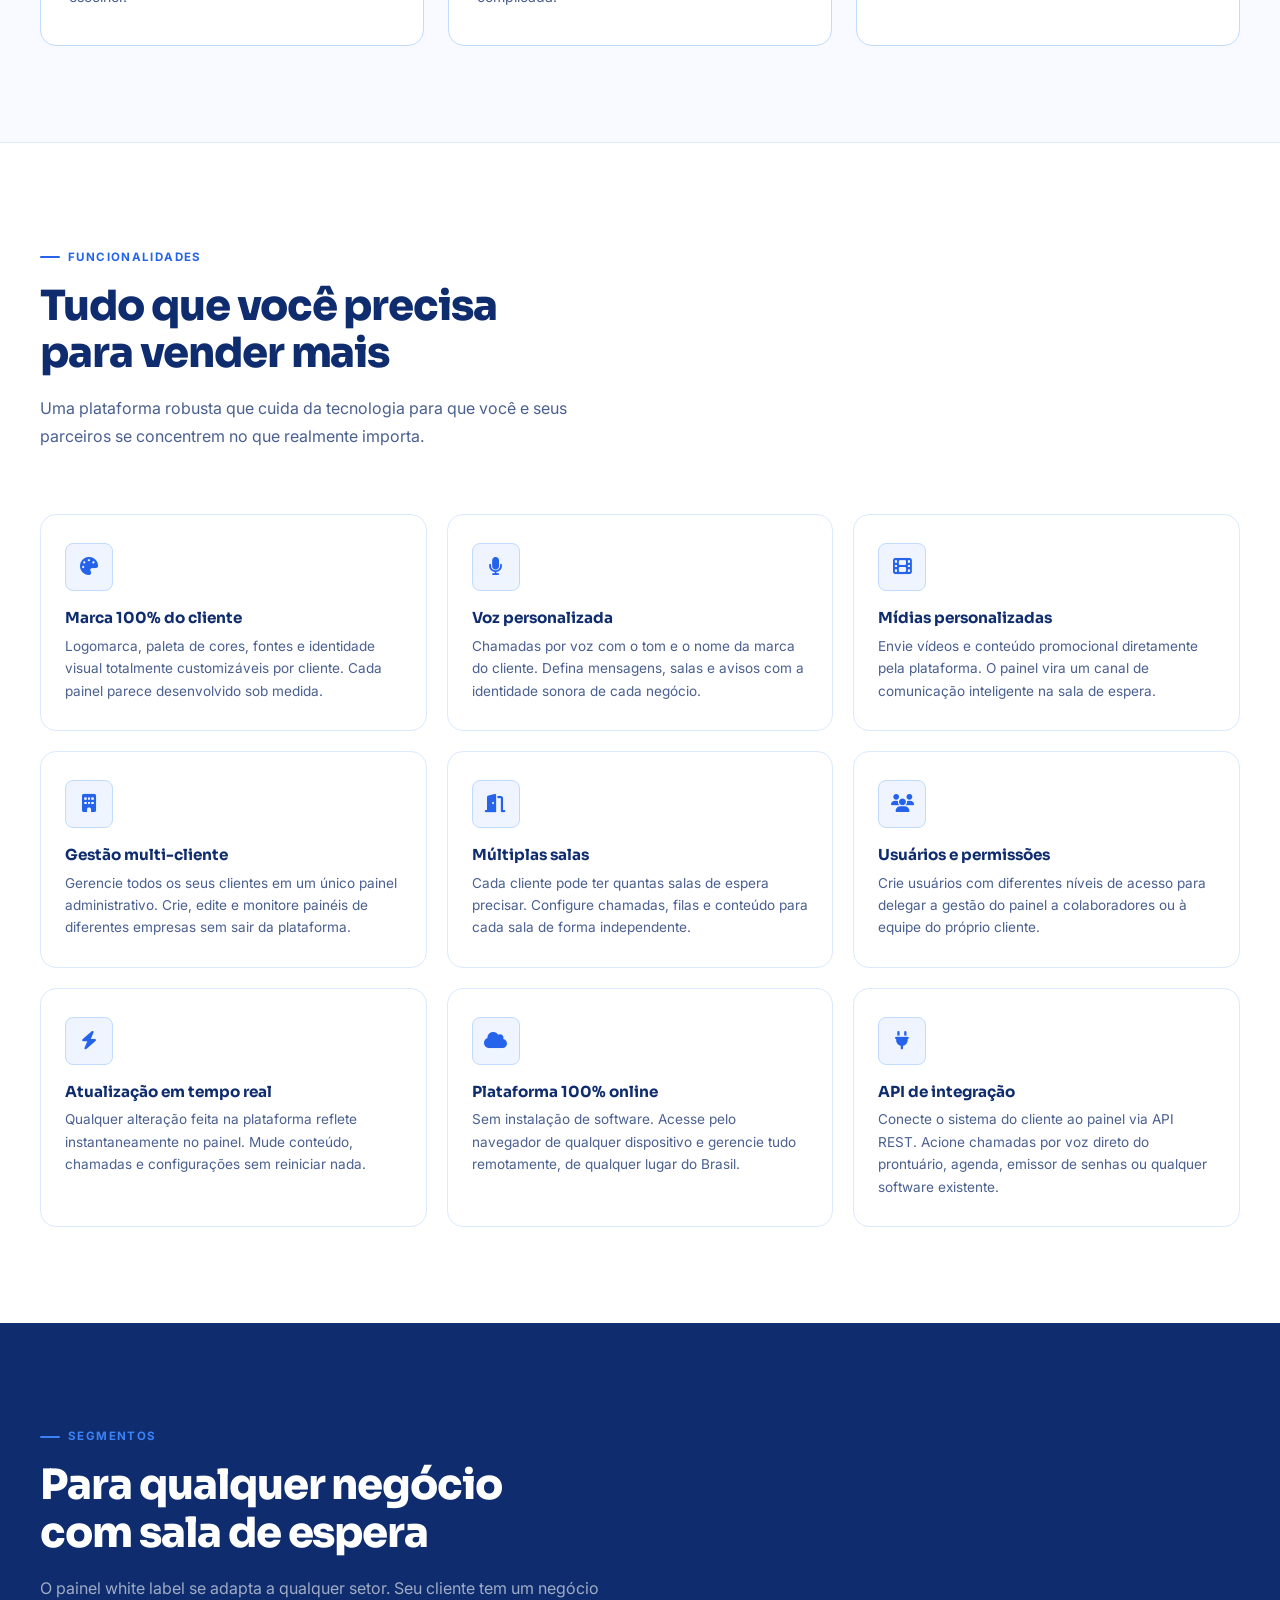
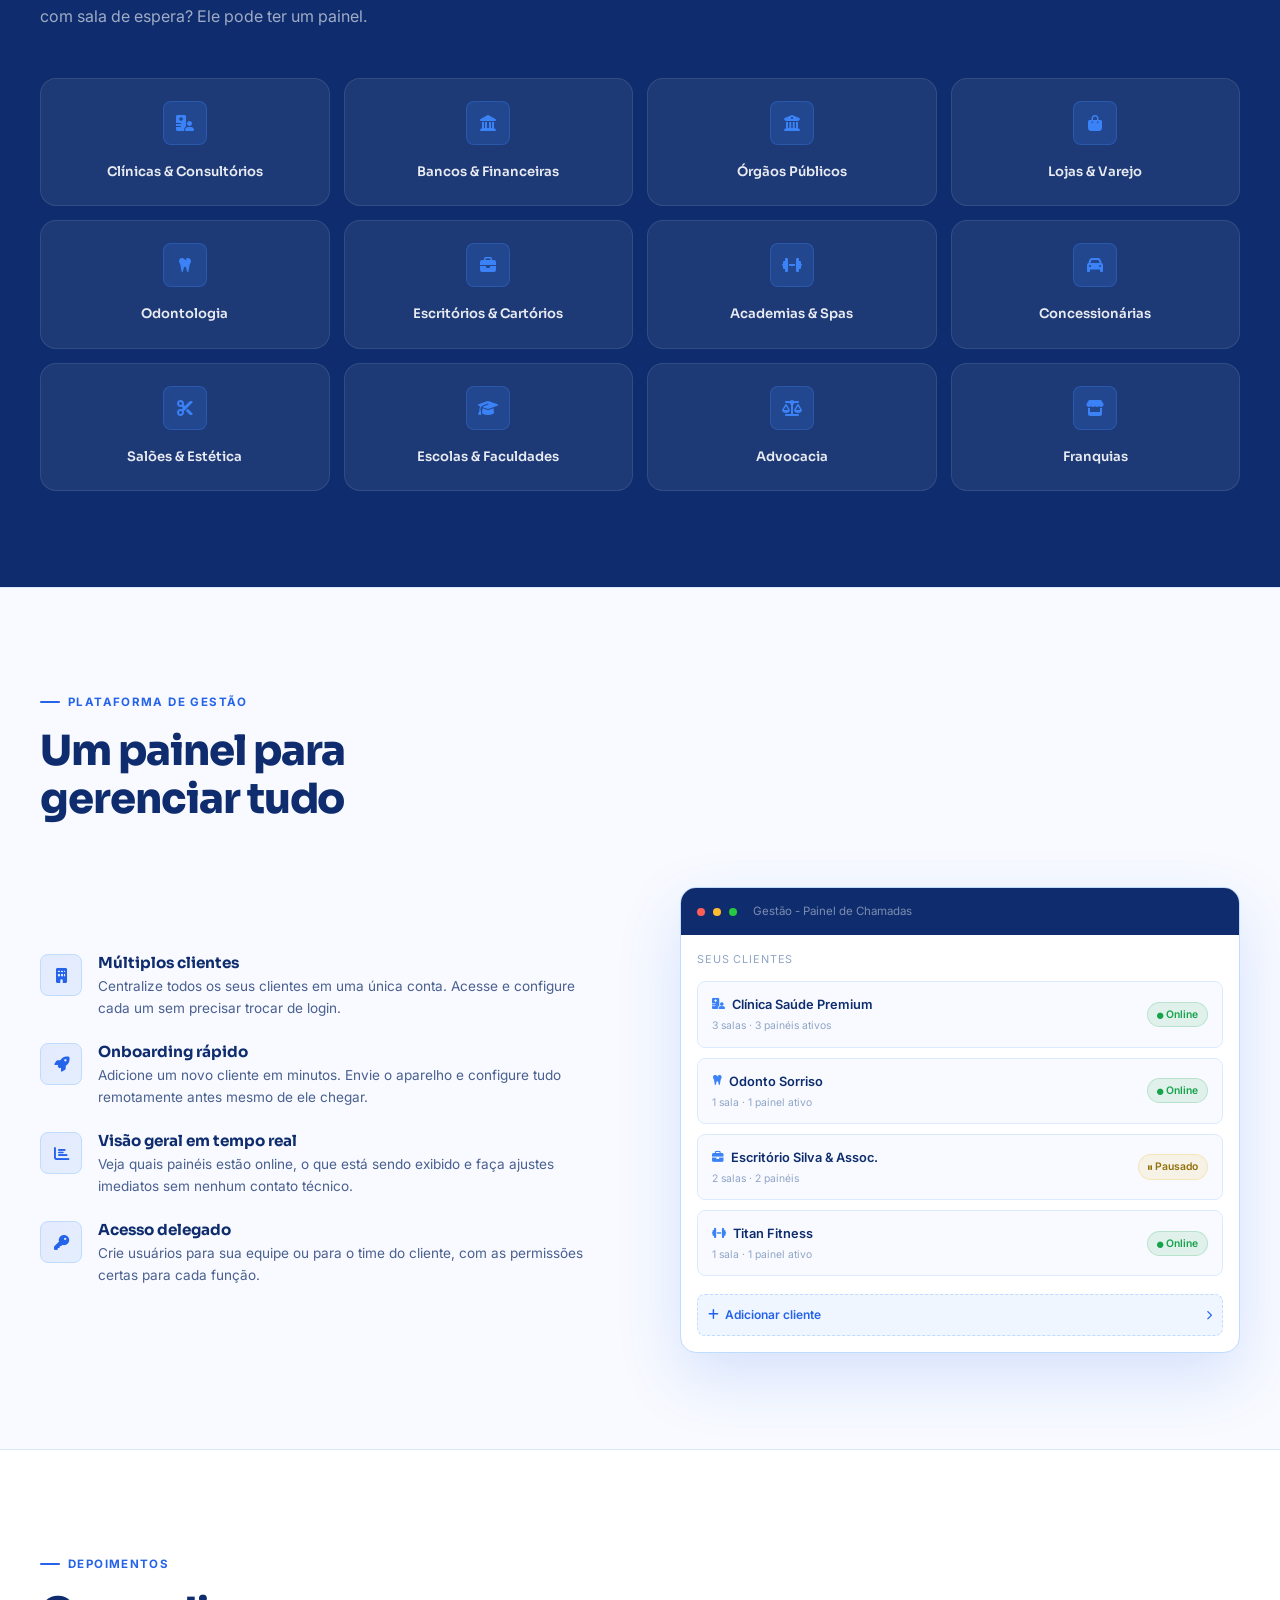
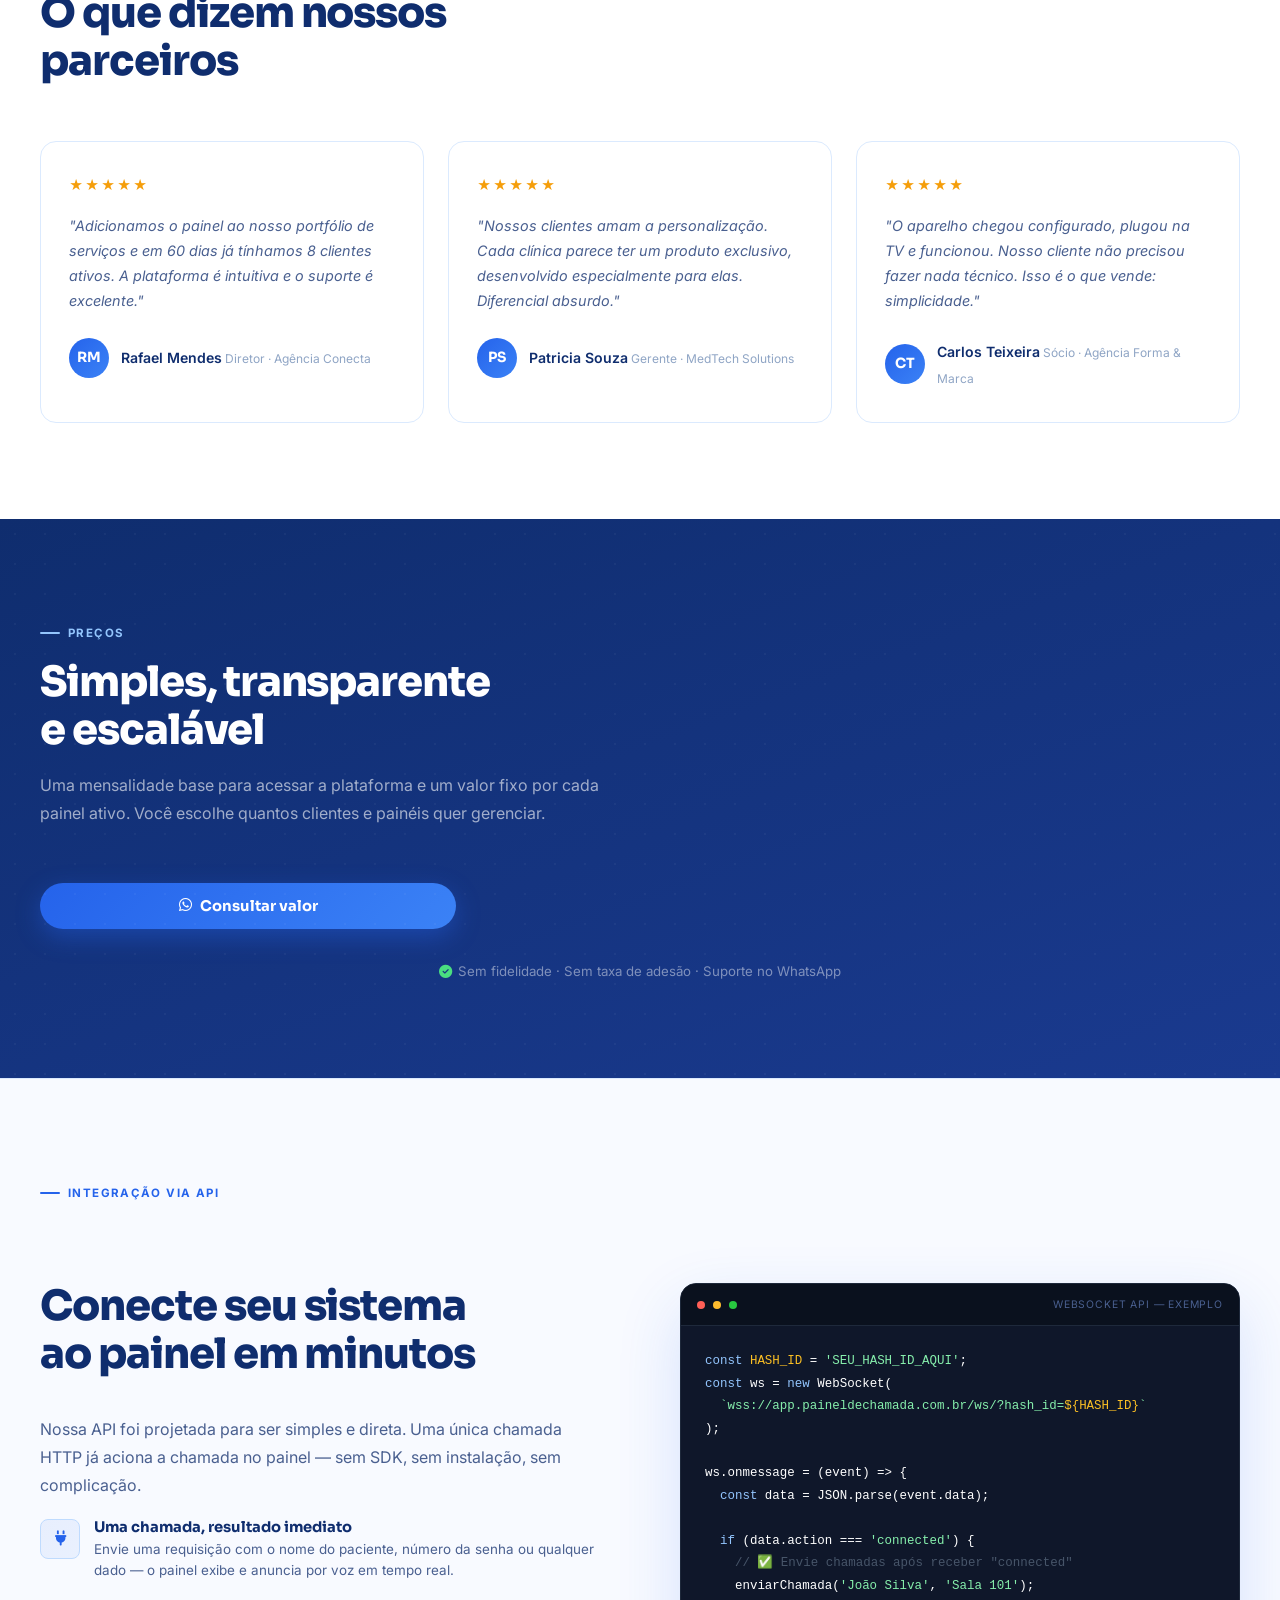
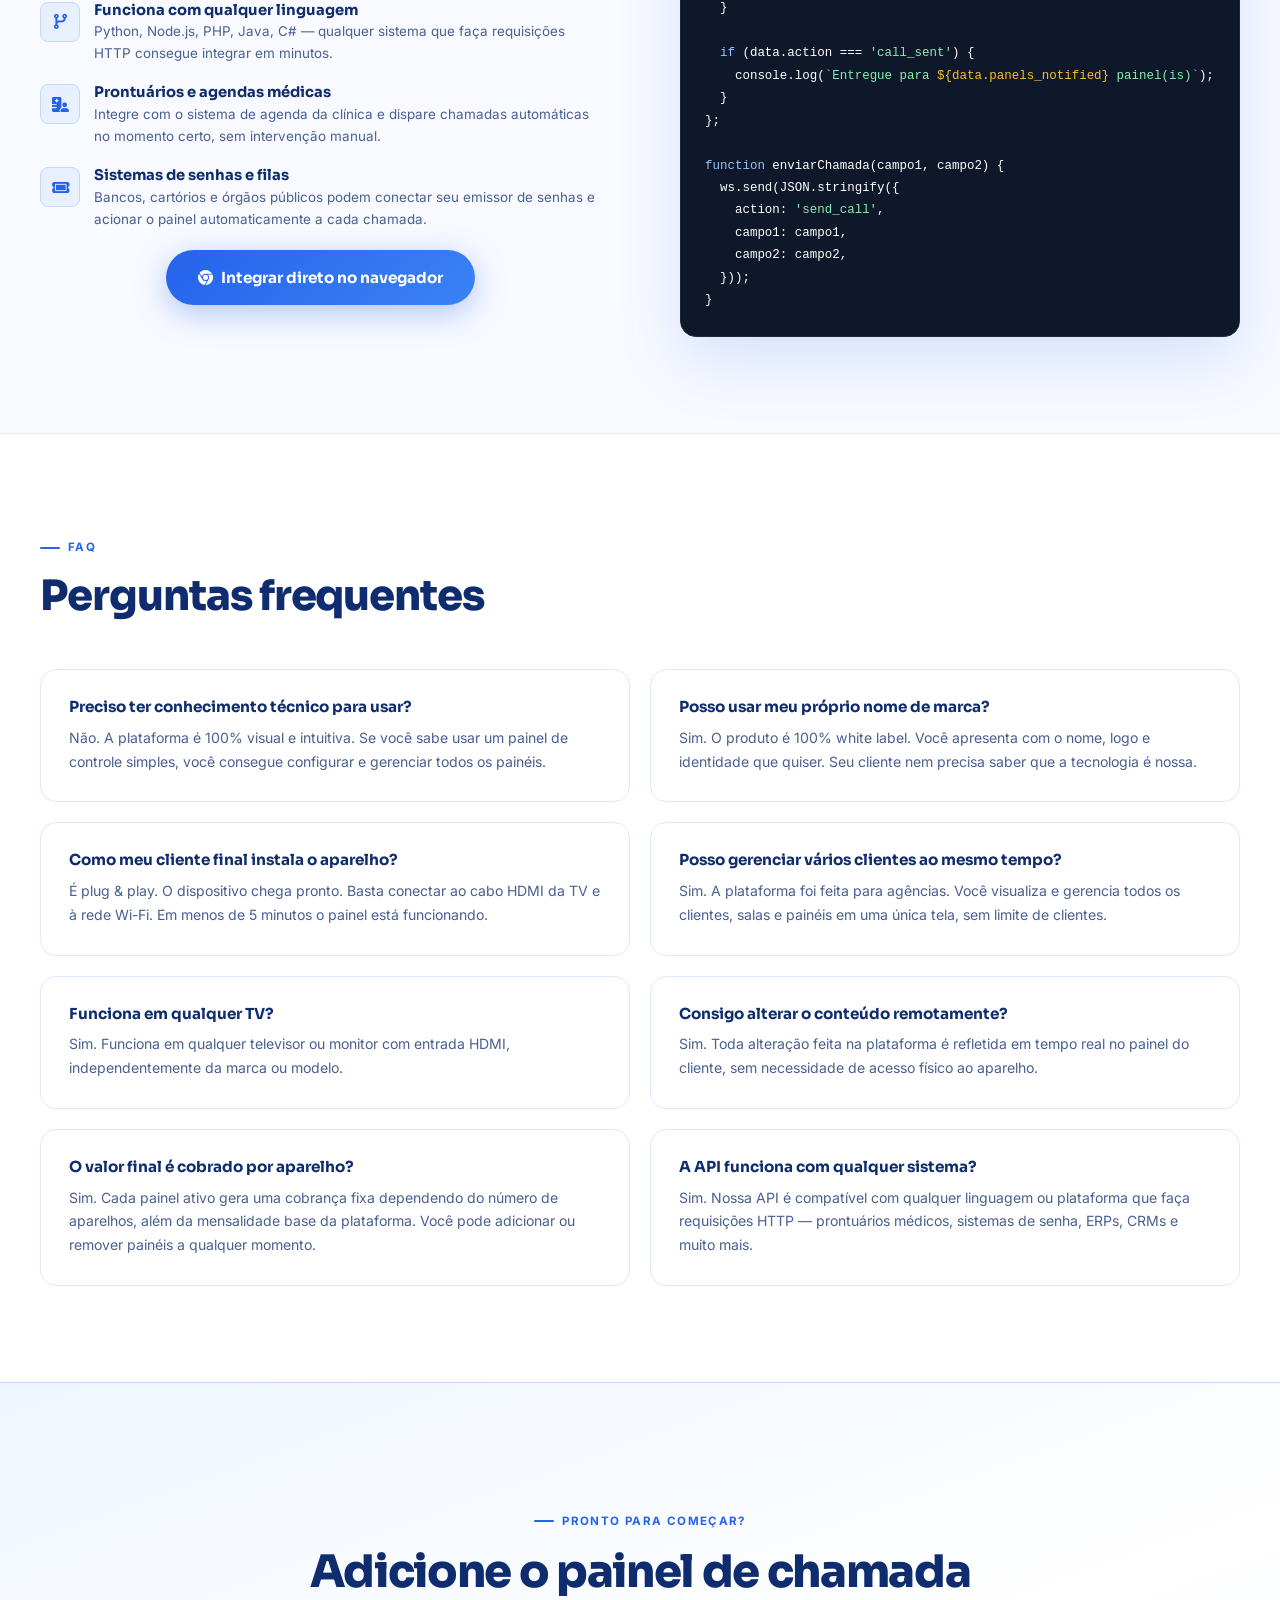
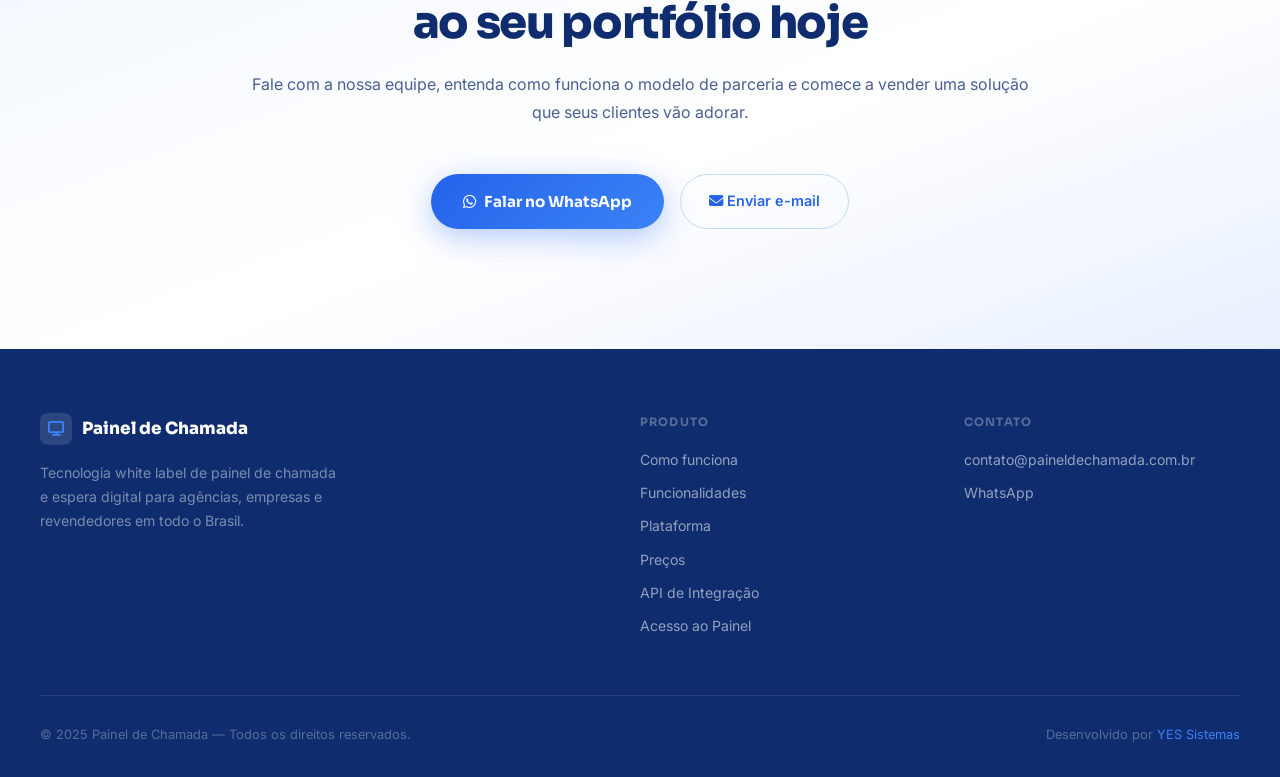
==== commit 81f8d83f: "Update index.html link chrome extension" ====
--- a/index.html
+++ b/index.html
@@ -1177,6 +1177,10 @@
             <p>Bancos, cartórios e órgãos públicos podem conectar seu emissor de senhas e acionar o painel automaticamente a cada chamada.</p>
           </div>
         </div>
+	    <div class="cta-actions">
+      		<a class="btn-primary" href="https://chromewebstore.google.com/detail/kenpfphbncbmjanjkmmfjkcfglonojgk?utm_source=item-share-cb" target="_blank"><i class="fa-brands fa-chrome"></i> Integrar direto no navegador</a>
+      	</div>
+		  
       </div>
       <div class="code-block">
         <div class="code-top">
@@ -1351,4 +1355,4 @@
   gtag('config', 'G-FSG7L4WLDQ');
 </script>
 </body>
-</html>+</html>
